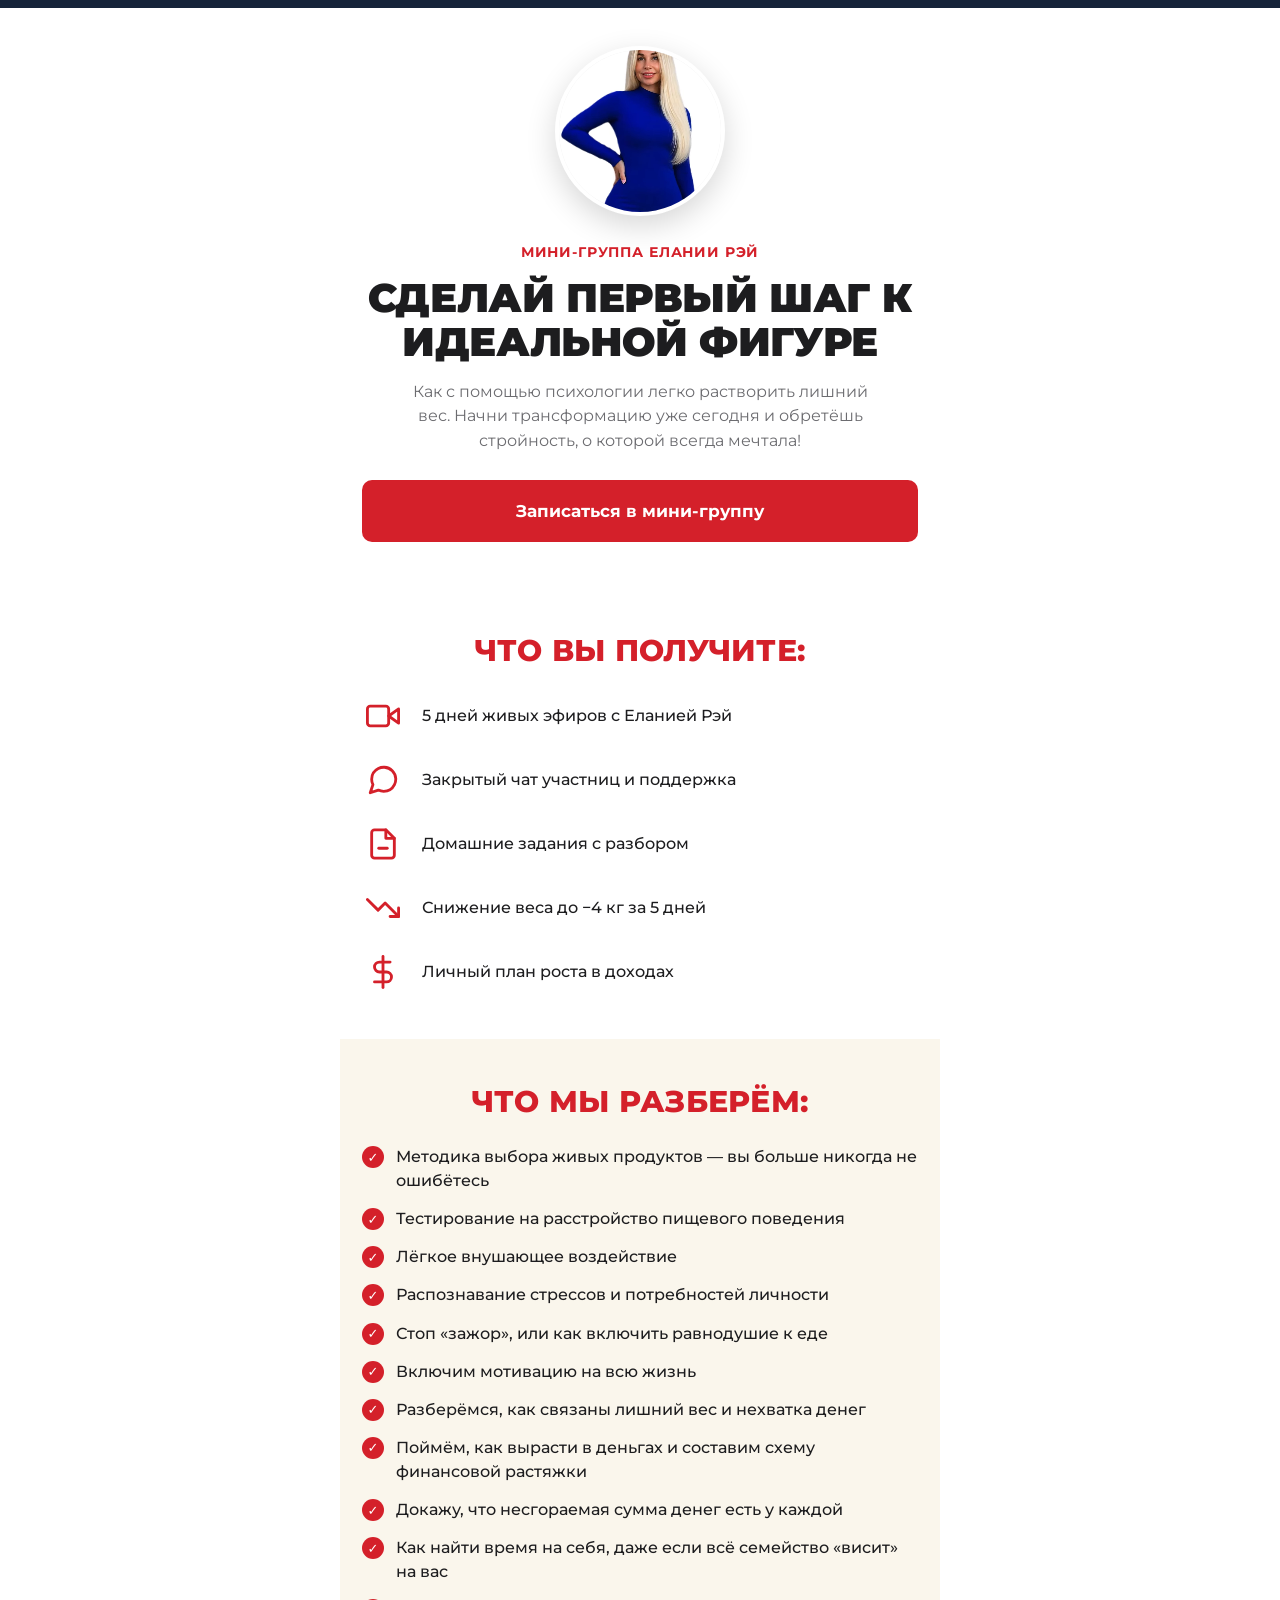
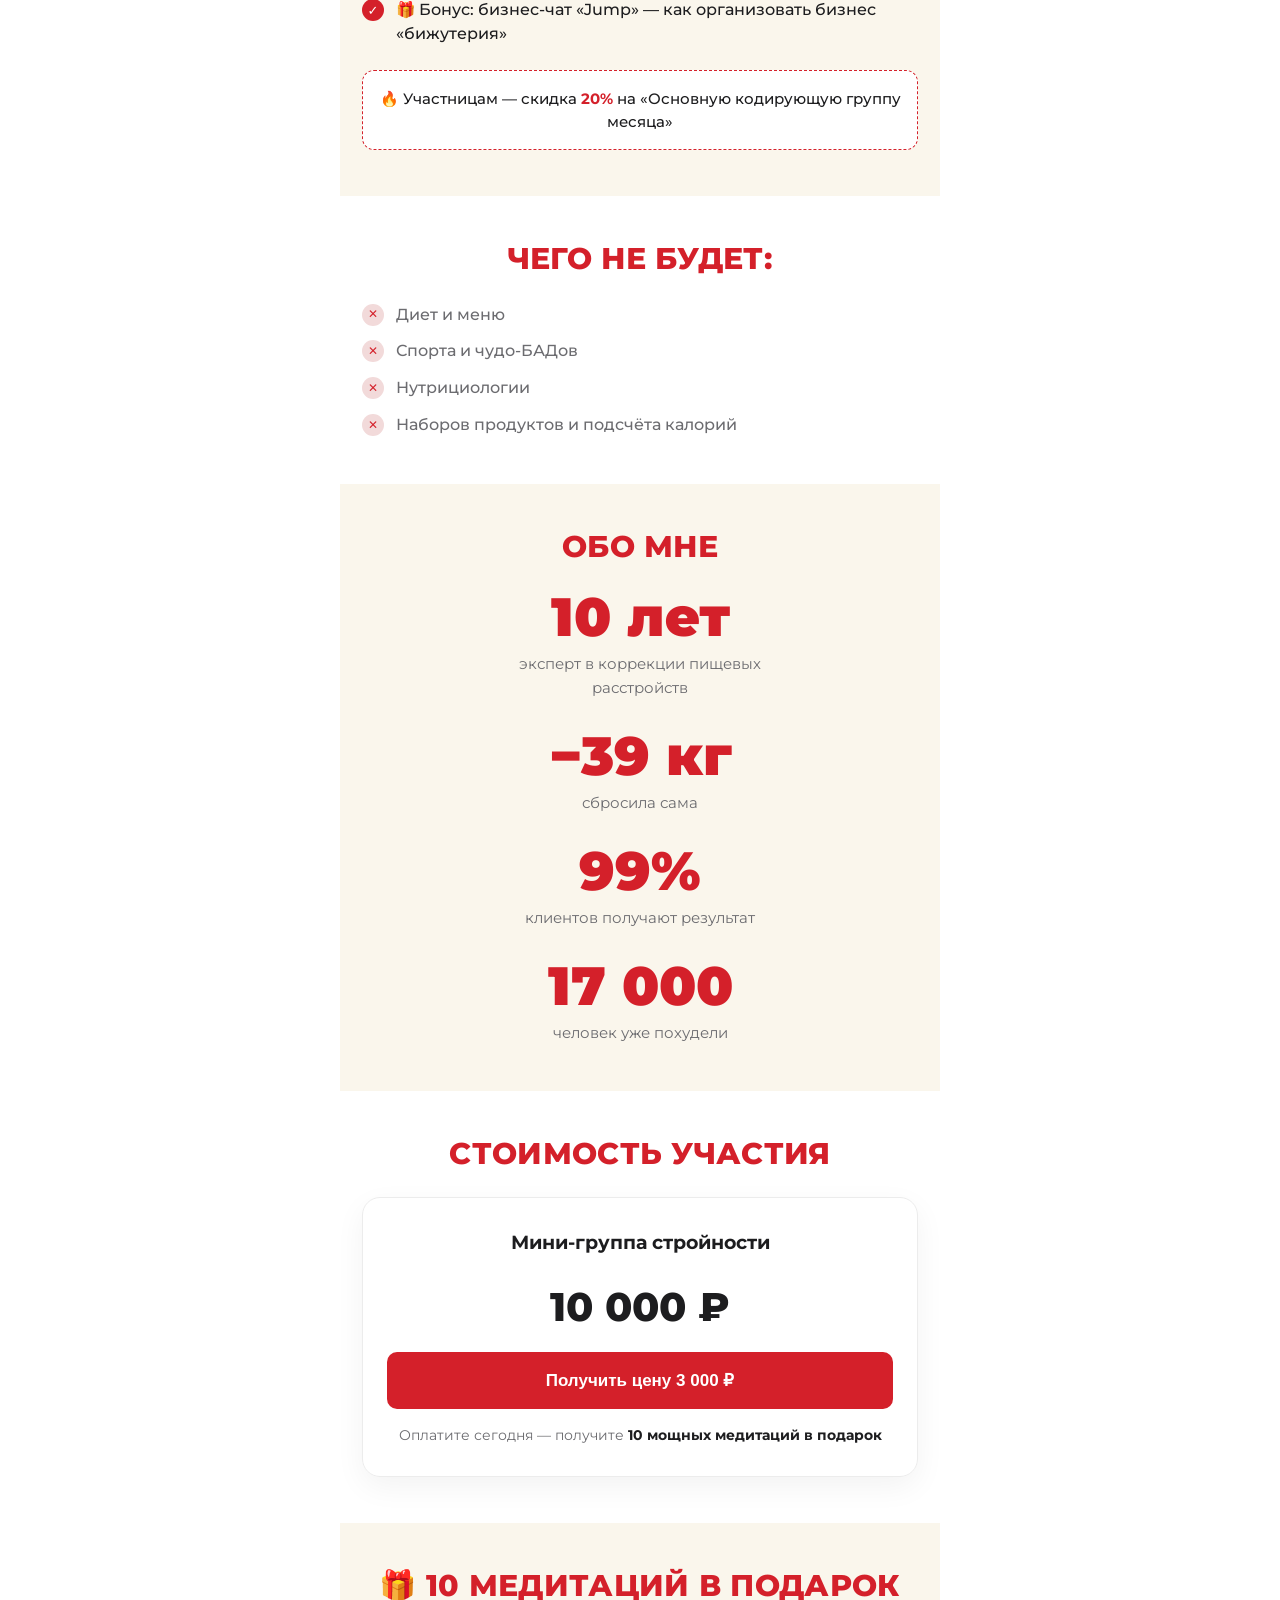
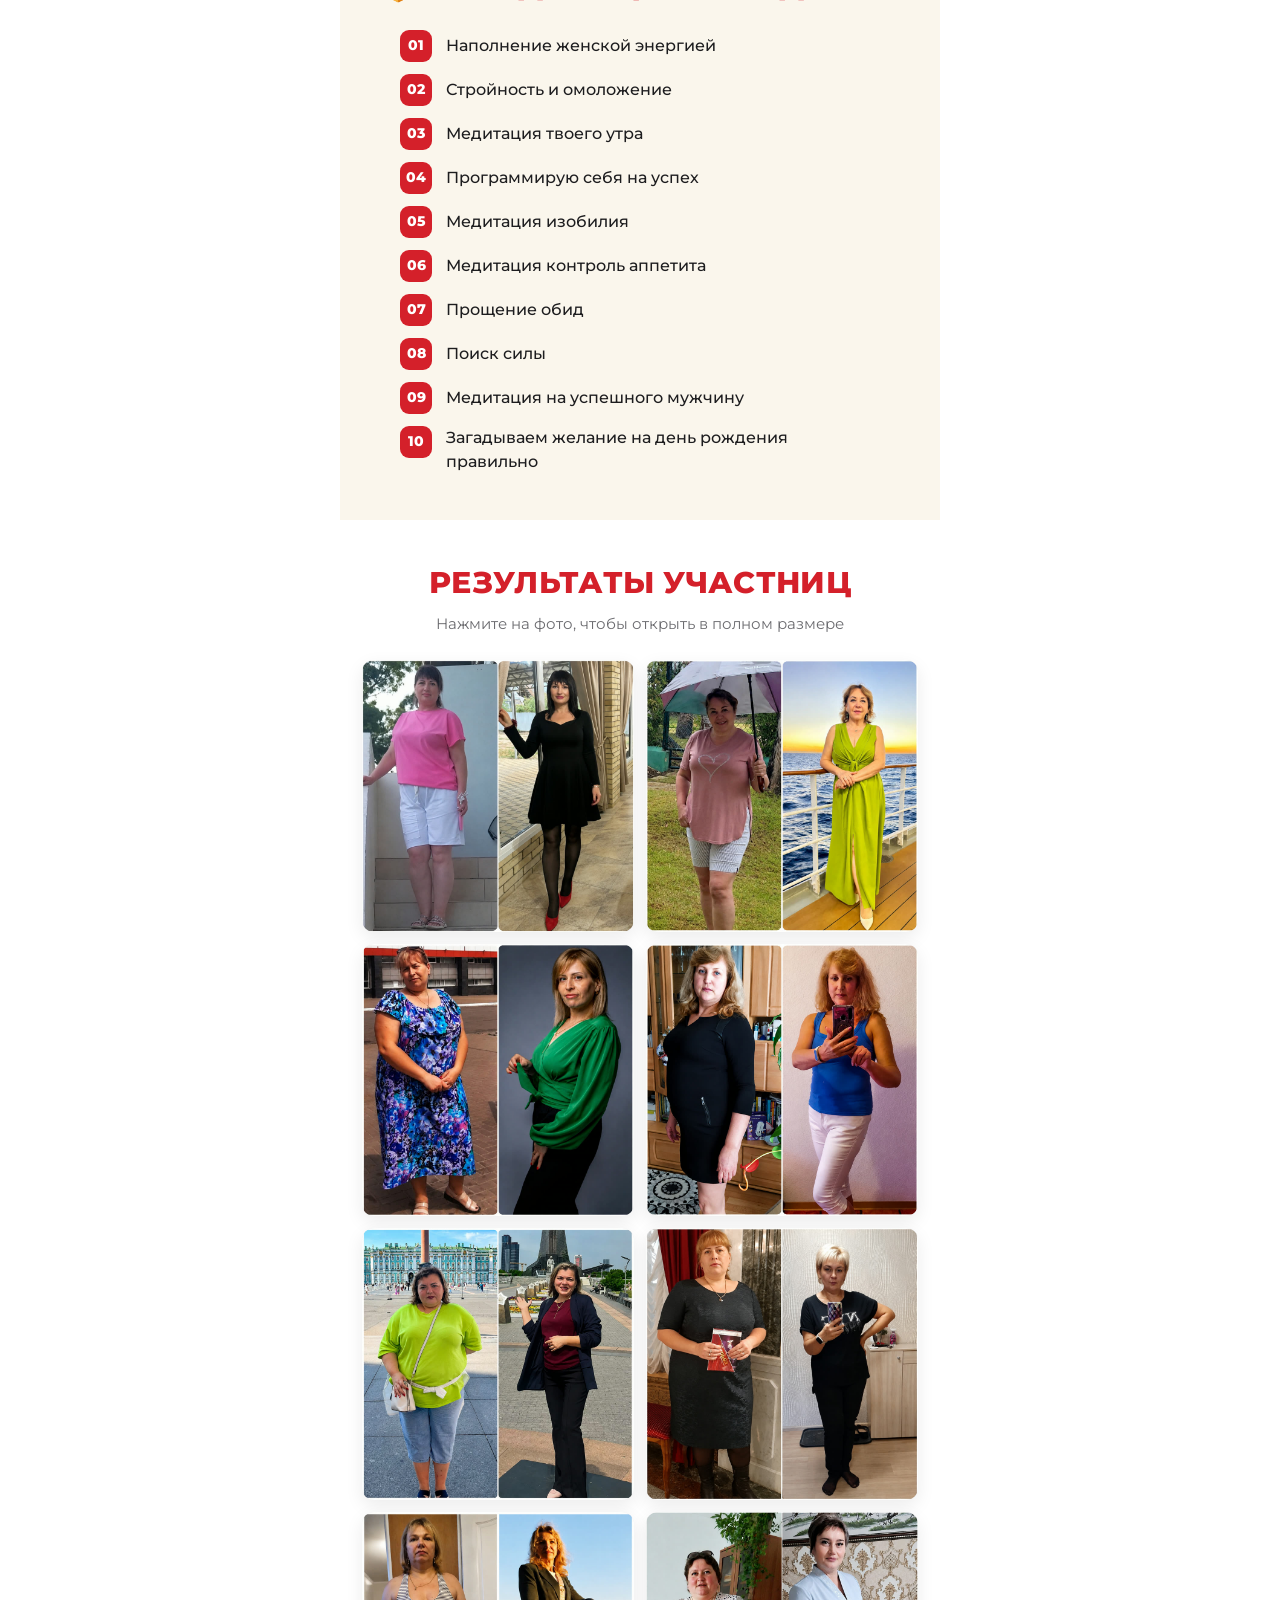
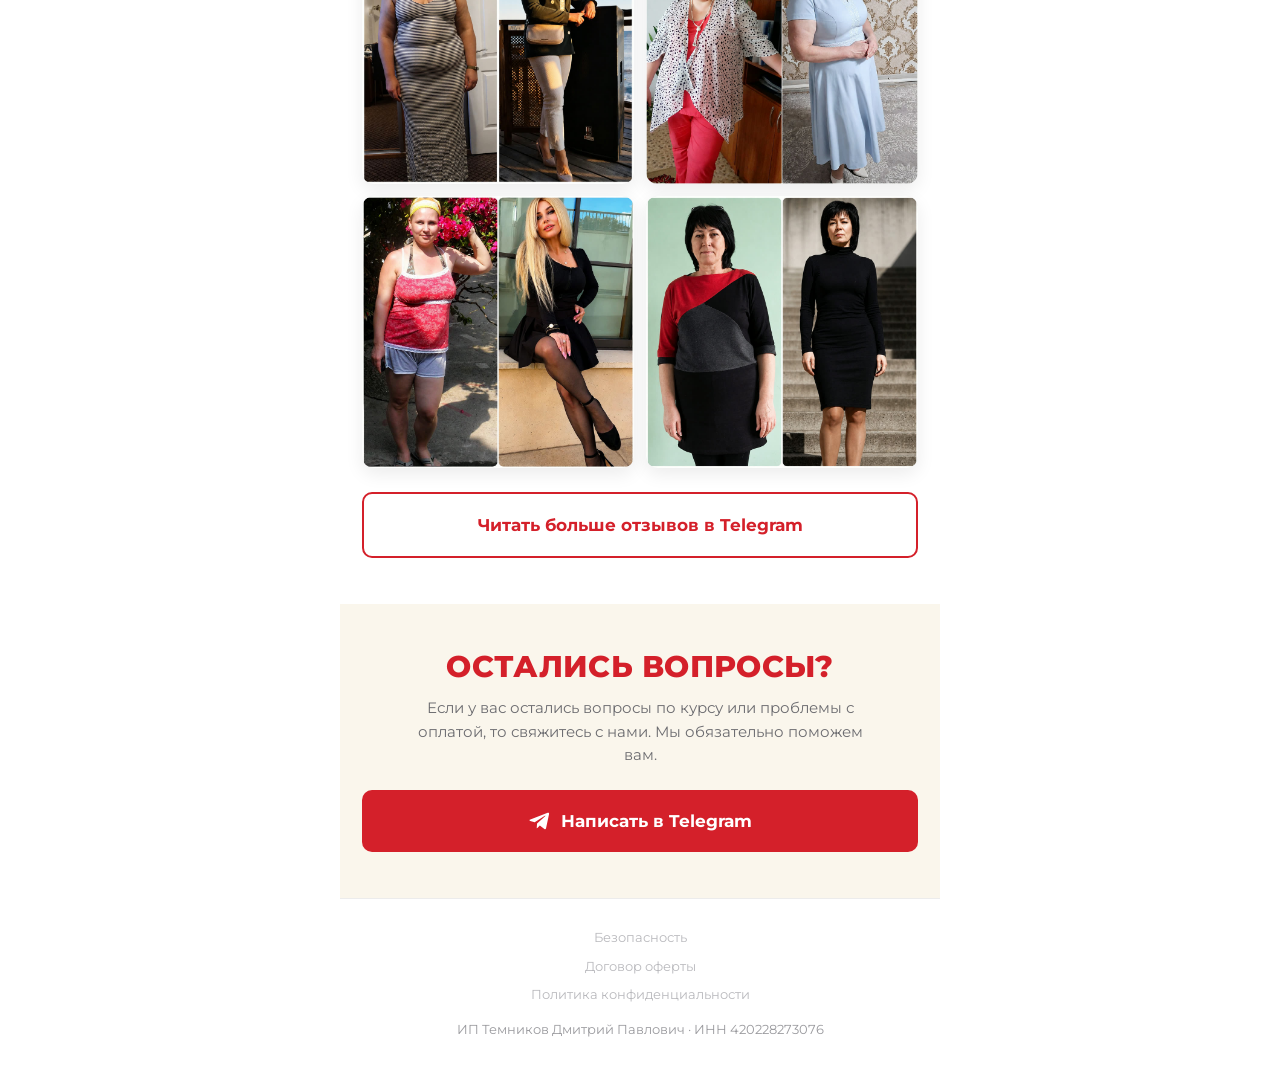
==== index.html @ f6a68e50 "Редизайн: мобильный лендинг в красно-кремовом стиле - новый дизайн по референсу: чистый, центрирован" ====
<!DOCTYPE html>
<html lang="ru">
<head>
<meta charset="UTF-8">
<meta name="viewport" content="width=device-width, initial-scale=1.0">
<title>Мини-группа Елании Рэй — стройность без диет</title>
<meta name="description" content="Сделай первый шаг к идеальной фигуре. Как с помощью психологии легко растворить лишний вес. Мини-группа Елании Рэй.">
<link rel="preconnect" href="https://fonts.googleapis.com">
<link rel="preconnect" href="https://fonts.gstatic.com" crossorigin>
<link href="https://fonts.googleapis.com/css2?family=Montserrat:wght@400;500;600;700;800;900&display=swap" rel="stylesheet">
<link rel="stylesheet" href="styles.css">
</head>
<body>
<div class="topbar"></div>

<main class="wrap">

  <!-- HERO -->
  <section class="hero">
    <div class="hero__avatar">
      <video class="hero__video" autoplay muted loop playsinline poster="assets/video/hero-poster.jpg">
        <source src="assets/video/hero.webm" type="video/webm">
        <source src="assets/video/hero.mp4" type="video/mp4">
      </video>
    </div>
    <p class="eyebrow">Мини-группа Елании Рэй</p>
    <h1 class="hero__title">Сделай первый шаг к идеальной фигуре</h1>
    <p class="hero__sub">Как с помощью психологии легко растворить лишний вес. Начни трансформацию уже сегодня и обретёшь стройность, о которой всегда мечтала!</p>
    <a href="#price" class="btn btn--block">Записаться в мини-группу</a>
  </section>

  <!-- WHAT YOU GET -->
  <section class="block">
    <h2 class="sh">Что вы получите:</h2>
    <ul class="features">
      <li>
        <span class="features__ico">
          <svg viewBox="0 0 24 24" fill="none" stroke="currentColor" stroke-width="2" stroke-linecap="round" stroke-linejoin="round"><polygon points="23 7 16 12 23 17 23 7"/><rect x="1" y="5" width="15" height="14" rx="2" ry="2"/></svg>
        </span>
        <p>5 дней живых эфиров с Еланией Рэй</p>
      </li>
      <li>
        <span class="features__ico">
          <svg viewBox="0 0 24 24" fill="none" stroke="currentColor" stroke-width="2" stroke-linecap="round" stroke-linejoin="round"><path d="M21 11.5a8.38 8.38 0 0 1-.9 3.8 8.5 8.5 0 0 1-7.6 4.7 8.38 8.38 0 0 1-3.8-.9L3 21l1.9-5.7a8.38 8.38 0 0 1-.9-3.8 8.5 8.5 0 0 1 4.7-7.6 8.38 8.38 0 0 1 3.8-.9h.5a8.48 8.48 0 0 1 8 8v.5z"/></svg>
        </span>
        <p>Закрытый чат участниц и поддержка</p>
      </li>
      <li>
        <span class="features__ico">
          <svg viewBox="0 0 24 24" fill="none" stroke="currentColor" stroke-width="2" stroke-linecap="round" stroke-linejoin="round"><path d="M14 2H6a2 2 0 0 0-2 2v16a2 2 0 0 0 2 2h12a2 2 0 0 0 2-2V8z"/><polyline points="14 2 14 8 20 8"/><line x1="9" y1="15" x2="15" y2="15"/></svg>
        </span>
        <p>Домашние задания с разбором</p>
      </li>
      <li>
        <span class="features__ico">
          <svg viewBox="0 0 24 24" fill="none" stroke="currentColor" stroke-width="2" stroke-linecap="round" stroke-linejoin="round"><polyline points="23 18 13.5 8.5 8.5 13.5 1 6"/><polyline points="17 18 23 18 23 12"/></svg>
        </span>
        <p>Снижение веса до −4&nbsp;кг за 5 дней</p>
      </li>
      <li>
        <span class="features__ico">
          <svg viewBox="0 0 24 24" fill="none" stroke="currentColor" stroke-width="2" stroke-linecap="round" stroke-linejoin="round"><line x1="12" y1="1" x2="12" y2="23"/><path d="M17 5H9.5a3.5 3.5 0 0 0 0 7h5a3.5 3.5 0 0 1 0 7H6"/></svg>
        </span>
        <p>Личный план роста в доходах</p>
      </li>
    </ul>
  </section>

  <!-- PROGRAM -->
  <section class="block block--cream">
    <h2 class="sh">Что мы разберём:</h2>
    <ul class="checklist">
      <li>Методика выбора живых продуктов — вы больше никогда не ошибётесь</li>
      <li>Тестирование на расстройство пищевого поведения</li>
      <li>Лёгкое внушающее воздействие</li>
      <li>Распознавание стрессов и потребностей личности</li>
      <li>Стоп «зажор», или как включить равнодушие к еде</li>
      <li>Включим мотивацию на всю жизнь</li>
      <li>Разберёмся, как связаны лишний вес и нехватка денег</li>
      <li>Поймём, как вырасти в деньгах и составим схему финансовой растяжки</li>
      <li>Докажу, что несгораемая сумма денег есть у каждой</li>
      <li>Как найти время на себя, даже если всё семейство «висит» на вас</li>
      <li class="checklist__bonus">🎁 Бонус: бизнес-чат «Jump» — как организовать бизнес «бижутерия»</li>
    </ul>
    <div class="note">🔥 Участницам — скидка <b>20%</b> на «Основную кодирующую группу месяца»</div>
  </section>

  <!-- WHAT WON'T BE -->
  <section class="block">
    <h2 class="sh">Чего не будет:</h2>
    <ul class="nolist">
      <li>Диет и меню</li>
      <li>Спорта и чудо-БАДов</li>
      <li>Нутрициологии</li>
      <li>Наборов продуктов и подсчёта калорий</li>
    </ul>
  </section>

  <!-- ABOUT / STATS -->
  <section class="block block--cream about">
    <h2 class="sh">Обо мне</h2>
    <div class="stats">
      <div class="stats__item"><b>10 лет</b><span>эксперт в коррекции пищевых расстройств</span></div>
      <div class="stats__item"><b>−39 кг</b><span>сбросила сама</span></div>
      <div class="stats__item"><b>99%</b><span>клиентов получают результат</span></div>
      <div class="stats__item"><b>17 000</b><span>человек уже похудели</span></div>
    </div>
  </section>

  <!-- PRICE -->
  <section class="block" id="price">
    <h2 class="sh">Стоимость участия</h2>
    <div class="price">
      <p class="price__name">Мини-группа стройности</p>

      <div class="price__row">
        <span class="price__old" id="priceOld">10 000&nbsp;₽</span>
        <span class="price__now" id="priceNow" hidden>3 000&nbsp;₽</span>
        <span class="price__badge" id="priceBadge" hidden>−70%</span>
      </div>

      <div class="timer" id="timer" hidden>
        <p class="timer__label">Цена действует ещё</p>
        <div class="timer__clock"><span id="th">24</span>:<span id="tm">00</span>:<span id="ts">00</span></div>
      </div>

      <button class="btn btn--block" id="applyBtn">Получить цену 3 000&nbsp;₽</button>
      <a class="btn btn--block btn--pay" id="payBtn" href="https://t.me/hudeem_tut" target="_blank" rel="noopener" hidden>Оплатить участие · 3 000&nbsp;₽</a>
      <p class="price__gift">Оплатите сегодня — получите <b>10 мощных медитаций в подарок</b></p>
    </div>
  </section>

  <!-- BONUS -->
  <section class="block block--cream">
    <h2 class="sh">🎁 10 медитаций в подарок</h2>
    <ol class="meds">
      <li>Наполнение женской энергией</li>
      <li>Стройность и омоложение</li>
      <li>Медитация твоего утра</li>
      <li>Программирую себя на успех</li>
      <li>Медитация изобилия</li>
      <li>Медитация контроль аппетита</li>
      <li>Прощение обид</li>
      <li>Поиск силы</li>
      <li>Медитация на успешного мужчину</li>
      <li>Загадываем желание на день рождения правильно</li>
    </ol>
  </section>

  <!-- REVIEWS -->
  <section class="block">
    <h2 class="sh">Результаты участниц</h2>
    <p class="sub">Нажмите на фото, чтобы открыть в полном размере</p>
    <div class="gallery" id="gallery">
      <button class="gallery__item"><img src="assets/img/review-1.jpg" alt="Результат до и после" loading="lazy"></button>
      <button class="gallery__item"><img src="assets/img/review-2.jpg" alt="Результат до и после" loading="lazy"></button>
      <button class="gallery__item"><img src="assets/img/review-3.jpg" alt="Результат до и после" loading="lazy"></button>
      <button class="gallery__item"><img src="assets/img/review-4.jpg" alt="Результат до и после" loading="lazy"></button>
      <button class="gallery__item"><img src="assets/img/review-5.jpg" alt="Результат до и после" loading="lazy"></button>
      <button class="gallery__item"><img src="assets/img/review-6.jpg" alt="Результат до и после" loading="lazy"></button>
      <button class="gallery__item"><img src="assets/img/review-7.jpg" alt="Результат до и после" loading="lazy"></button>
      <button class="gallery__item"><img src="assets/img/review-8.jpg" alt="Результат до и после" loading="lazy"></button>
      <button class="gallery__item"><img src="assets/img/review-9.jpg" alt="Результат до и после" loading="lazy"></button>
      <button class="gallery__item"><img src="assets/img/review-10.jpg" alt="Результат до и после" loading="lazy"></button>
    </div>
    <a href="https://t.me/otzovi_elanii" target="_blank" rel="noopener" class="btn btn--block btn--outline">Читать больше отзывов в Telegram</a>
  </section>

  <!-- QUESTIONS -->
  <section class="block block--cream">
    <h2 class="sh">Остались вопросы?</h2>
    <p class="sub">Если у вас остались вопросы по курсу или проблемы с оплатой, то свяжитесь с нами. Мы обязательно поможем вам.</p>
    <a href="https://t.me/hudeem_tut" target="_blank" rel="noopener" class="btn btn--block">
      <svg viewBox="0 0 24 24" fill="currentColor" width="22" height="22"><path d="M21.9 4.3l-3.3 15.5c-.2 1.1-.9 1.4-1.8.9l-5-3.7-2.4 2.3c-.3.3-.5.5-1 .5l.4-5 9.1-8.2c.4-.4-.1-.6-.6-.2L6.2 13.4l-4.9-1.5c-1.1-.3-1.1-1 .2-1.5L20.4 3c.9-.3 1.7.2 1.5 1.3z"/></svg>
      Написать в Telegram
    </a>
  </section>

  <!-- FOOTER -->
  <footer class="footer">
    <nav class="footer__legal">
      <a href="#" data-modal="security">Безопасность</a>
      <a href="#" data-modal="oferta">Договор оферты</a>
      <a href="#" data-modal="privacy">Политика конфиденциальности</a>
    </nav>
    <p class="footer__ip">ИП Темников Дмитрий Павлович · ИНН&nbsp;420228273076</p>
  </footer>

</main>

<!-- LIGHTBOX -->
<div class="lightbox" id="lightbox" hidden>
  <button class="lightbox__close" id="lbClose" aria-label="Закрыть">×</button>
  <button class="lightbox__nav lightbox__nav--prev" id="lbPrev" aria-label="Назад">‹</button>
  <img class="lightbox__img" id="lbImg" src="" alt="Результат до и после">
  <button class="lightbox__nav lightbox__nav--next" id="lbNext" aria-label="Вперёд">›</button>
</div>

<!-- LEGAL MODAL -->
<div class="modal" id="modal" hidden>
  <div class="modal__backdrop" data-close></div>
  <div class="modal__box">
    <button class="modal__close" data-close aria-label="Закрыть">×</button>
    <h3 id="modalTitle" class="modal__title"></h3>
    <div id="modalBody" class="modal__body"></div>
  </div>
</div>

<script src="script.js"></script>
</body>
</html>
---- styles.css ----
:root{
  --red:#d4202a;
  --red-dark:#b51820;
  --ink:#1d1d1f;
  --muted:#6c6c70;
  --cream:#faf6ec;
  --line:#ececec;
  --navy:#16243a;
  --radius:14px;
  --maxw:600px;
}

*{box-sizing:border-box;margin:0;padding:0}
[hidden]{display:none!important}
html{scroll-behavior:smooth}
body{
  font-family:'Montserrat',system-ui,sans-serif;
  color:var(--ink);
  background:#fff;
  line-height:1.55;
  -webkit-font-smoothing:antialiased;
}
img{max-width:100%;display:block}
a{text-decoration:none;color:inherit}

.topbar{height:8px;background:var(--navy)}
.wrap{max-width:var(--maxw);margin:0 auto;background:#fff;overflow:hidden}

/* SECTIONS */
.block{padding:46px 22px}
.block--cream{background:var(--cream)}
.sh{
  font-weight:800;font-size:clamp(24px,7vw,30px);line-height:1.15;
  text-transform:uppercase;color:var(--red);text-align:center;
  letter-spacing:.01em;margin-bottom:26px;
}
.sub{text-align:center;color:var(--muted);font-size:15px;margin:-14px auto 24px;max-width:460px}

/* BUTTONS */
.btn{
  display:flex;align-items:center;justify-content:center;gap:10px;
  background:var(--red);color:#fff;font-weight:700;font-size:17px;
  padding:18px 24px;border:none;border-radius:10px;cursor:pointer;
  width:100%;transition:background .15s,transform .12s;text-align:center;
}
.btn:hover{background:var(--red-dark)}
.btn:active{transform:scale(.99)}
.btn--block{width:100%}
.btn--pay{background:#1f9d4d}
.btn--pay:hover{background:#178040}
.btn--outline{background:#fff;color:var(--red);border:2px solid var(--red)}
.btn--outline:hover{background:var(--red);color:#fff}

/* HERO */
.hero{padding:38px 22px 46px;text-align:center}
.hero__avatar{
  width:170px;height:170px;border-radius:50%;overflow:hidden;margin:0 auto 26px;
  border:4px solid #fff;box-shadow:0 10px 30px rgba(0,0,0,.16);background:#eee;
}
.hero__video{width:100%;height:100%;object-fit:cover}
.eyebrow{color:var(--red);font-weight:700;font-size:14px;text-transform:uppercase;letter-spacing:.06em;margin-bottom:12px}
.hero__title{
  font-weight:900;font-size:clamp(28px,8vw,40px);line-height:1.1;
  text-transform:uppercase;margin-bottom:16px;letter-spacing:-.01em;
}
.hero__sub{color:var(--muted);font-size:16px;max-width:460px;margin:0 auto 26px}

/* FEATURES */
.features{list-style:none;display:flex;flex-direction:column;gap:22px}
.features li{display:flex;align-items:center;gap:18px;text-align:left}
.features__ico{flex:0 0 auto;width:42px;height:42px;color:var(--red);display:flex;align-items:center;justify-content:center}
.features__ico svg{width:34px;height:34px}
.features li p{font-size:16px;font-weight:500}

/* CHECKLIST */
.checklist{list-style:none;display:flex;flex-direction:column;gap:14px}
.checklist li{position:relative;padding-left:34px;font-size:15.5px;font-weight:500}
.checklist li::before{
  content:"✓";position:absolute;left:0;top:1px;width:22px;height:22px;
  background:var(--red);color:#fff;border-radius:50%;font-size:13px;font-weight:700;
  display:flex;align-items:center;justify-content:center;
}
.checklist__bonus{font-weight:700}
.checklist__bonus::before{content:"★"}
.note{margin-top:24px;text-align:center;background:#fff;border:1px dashed var(--red);border-radius:12px;padding:16px;font-size:15px;font-weight:500}
.note b{color:var(--red)}

/* NO LIST */
.nolist{list-style:none;display:flex;flex-direction:column;gap:12px}
.nolist li{position:relative;padding-left:34px;font-size:16px;font-weight:500;color:var(--muted)}
.nolist li::before{
  content:"✕";position:absolute;left:0;top:1px;width:22px;height:22px;
  background:#f2dada;color:var(--red);border-radius:50%;font-size:12px;font-weight:700;
  display:flex;align-items:center;justify-content:center;
}

/* STATS */
.stats{display:flex;flex-direction:column;gap:30px;text-align:center}
.stats__item b{display:block;font-weight:900;font-size:54px;line-height:1;color:var(--red)}
.stats__item span{display:block;color:var(--muted);font-size:15px;margin-top:8px;max-width:320px;margin-left:auto;margin-right:auto}

/* PRICE */
.price{border:1px solid var(--line);border-radius:18px;padding:30px 24px;text-align:center;box-shadow:0 10px 30px rgba(0,0,0,.05)}
.price__name{font-weight:700;font-size:19px;margin-bottom:18px}
.price__row{display:flex;align-items:center;justify-content:center;gap:12px;flex-wrap:wrap;margin-bottom:8px}
.price__old{font-weight:800;font-size:40px;color:var(--ink)}
.price__old.is-struck{font-size:24px;color:var(--muted);text-decoration:line-through;font-weight:700}
.price__now{font-weight:900;font-size:48px;color:var(--red)}
.price__badge{background:var(--red);color:#fff;font-weight:800;font-size:16px;padding:5px 12px;border-radius:30px}
.timer{margin:14px 0 22px}
.timer__label{color:var(--muted);font-size:14px;margin-bottom:6px}
.timer__clock{font-weight:900;font-size:36px;color:var(--ink);font-variant-numeric:tabular-nums;letter-spacing:.02em}
#applyBtn{margin-top:14px}
.price__gift{margin-top:16px;font-size:14px;color:var(--muted)}
.price__gift b{color:var(--ink)}

/* MEDS */
.meds{list-style:none;counter-reset:m;display:flex;flex-direction:column;gap:12px;max-width:480px;margin:0 auto}
.meds li{counter-increment:m;position:relative;padding-left:46px;font-size:15.5px;font-weight:500;min-height:32px;display:flex;align-items:center}
.meds li::before{
  content:counter(m,decimal-leading-zero);position:absolute;left:0;top:0;
  width:32px;height:32px;background:var(--red);color:#fff;border-radius:9px;
  font-weight:800;font-size:14px;display:flex;align-items:center;justify-content:center;
}

/* GALLERY */
.gallery{display:grid;grid-template-columns:1fr 1fr;gap:12px;margin-bottom:24px}
.gallery__item{padding:0;border:none;background:#eee;border-radius:12px;overflow:hidden;cursor:pointer;aspect-ratio:1/1;box-shadow:0 6px 18px rgba(0,0,0,.08)}
.gallery__item img{width:100%;height:100%;object-fit:cover;transition:transform .35s}
.gallery__item:hover img{transform:scale(1.05)}

/* FOOTER */
.footer{padding:28px 22px 36px;text-align:center;border-top:1px solid var(--line)}
.footer__legal{display:flex;flex-direction:column;gap:8px;margin-bottom:16px}
.footer__legal a{color:#b9b9bd;font-size:13px}
.footer__legal a:hover{color:var(--red)}
.footer__ip{color:#9a9a9e;font-size:12.5px}

/* LIGHTBOX */
.lightbox{position:fixed;inset:0;z-index:120;background:rgba(0,0,0,.92);display:flex;align-items:center;justify-content:center;padding:20px}
.lightbox__img{max-width:100%;max-height:90vh;border-radius:8px;object-fit:contain}
.lightbox__close{position:absolute;top:14px;right:18px;background:none;border:none;color:#fff;font-size:42px;line-height:1;cursor:pointer;z-index:2}
.lightbox__nav{position:absolute;top:50%;transform:translateY(-50%);background:rgba(255,255,255,.12);border:none;color:#fff;font-size:40px;width:54px;height:64px;border-radius:10px;cursor:pointer;display:flex;align-items:center;justify-content:center}
.lightbox__nav:hover{background:rgba(255,255,255,.25)}
.lightbox__nav--prev{left:14px}
.lightbox__nav--next{right:14px}

/* MODAL */
.modal{position:fixed;inset:0;z-index:130;display:flex;align-items:center;justify-content:center;padding:20px}
.modal__backdrop{position:absolute;inset:0;background:rgba(0,0,0,.55)}
.modal__box{position:relative;background:#fff;border-radius:16px;max-width:520px;width:100%;padding:30px;max-height:85vh;overflow:auto}
.modal__close{position:absolute;top:12px;right:16px;background:none;border:none;font-size:30px;line-height:1;cursor:pointer;color:var(--muted)}
.modal__title{font-weight:800;font-size:21px;margin-bottom:14px;color:var(--red);text-transform:uppercase}
.modal__body{font-size:15px;color:var(--muted)}
.modal__body p{margin-bottom:10px}

@media(max-width:420px){
  .lightbox__nav{width:44px;height:54px;font-size:32px}
  .stats__item b{font-size:46px}
}
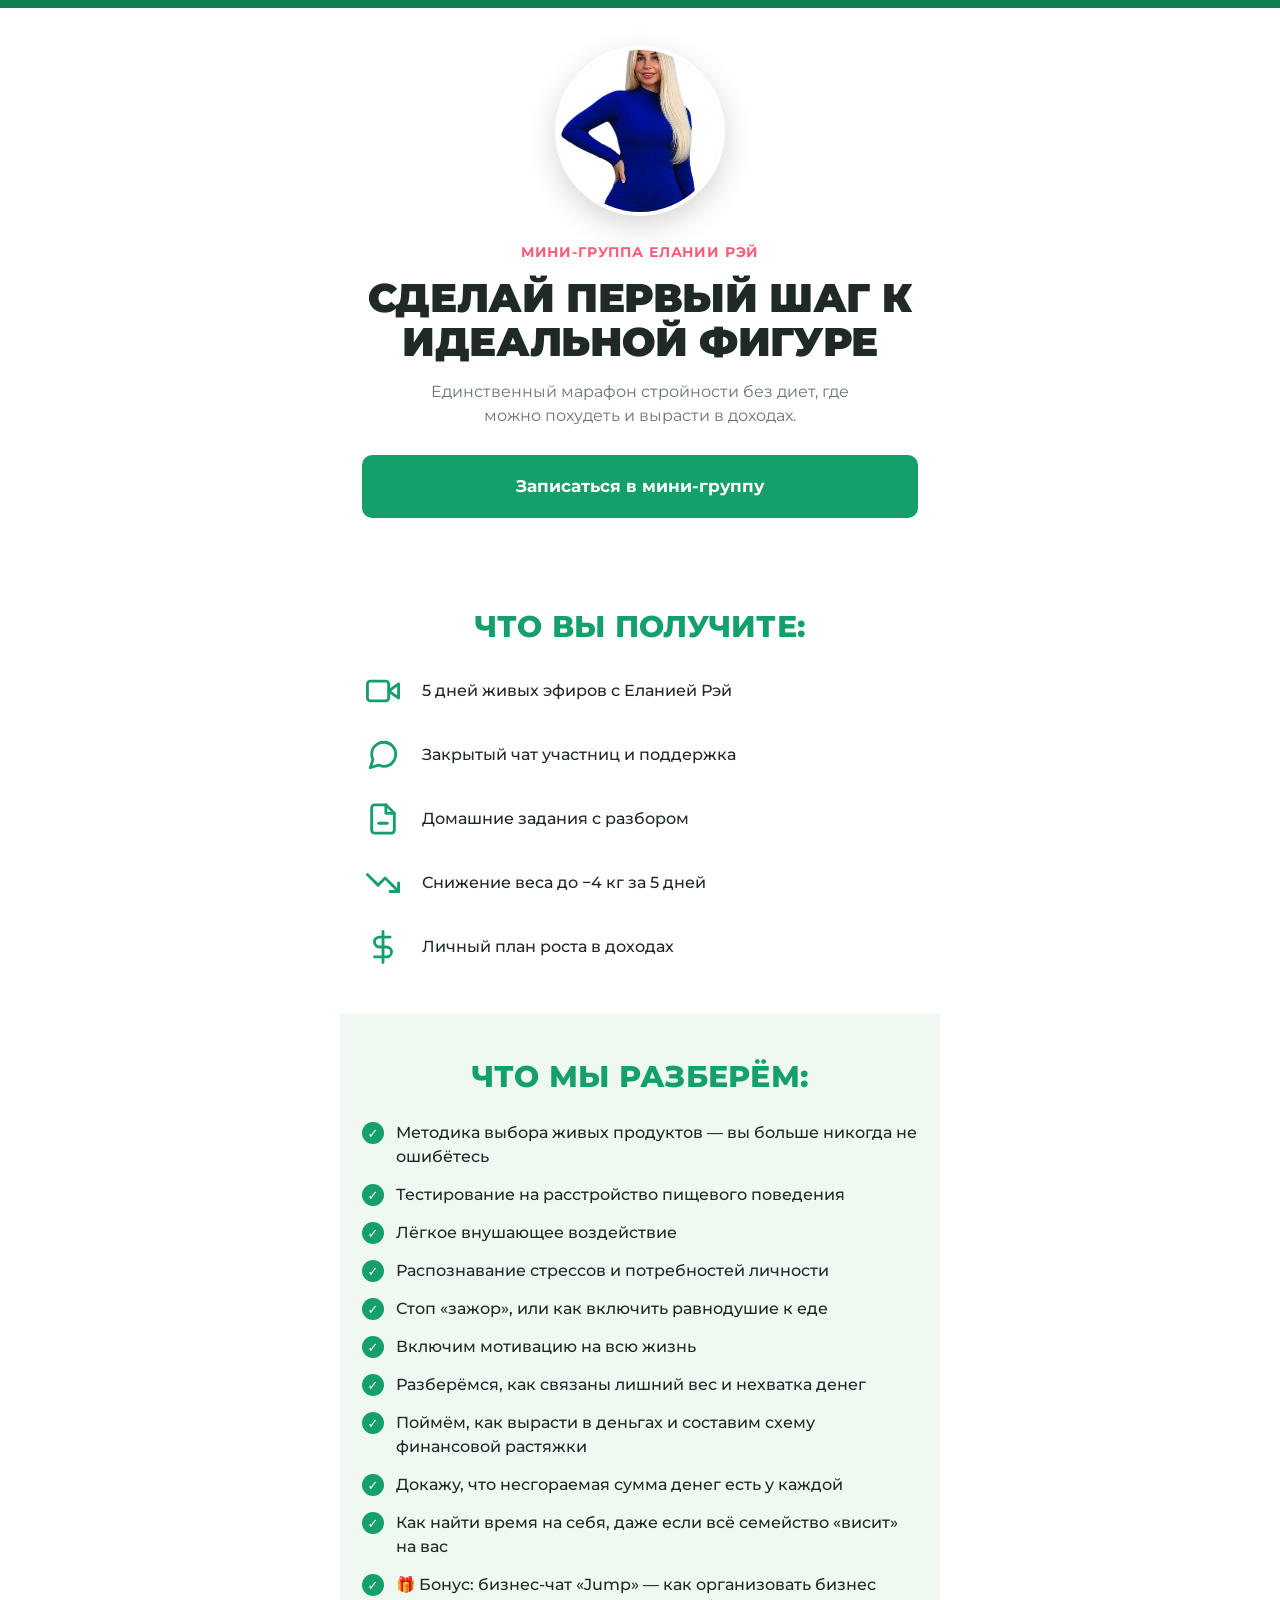
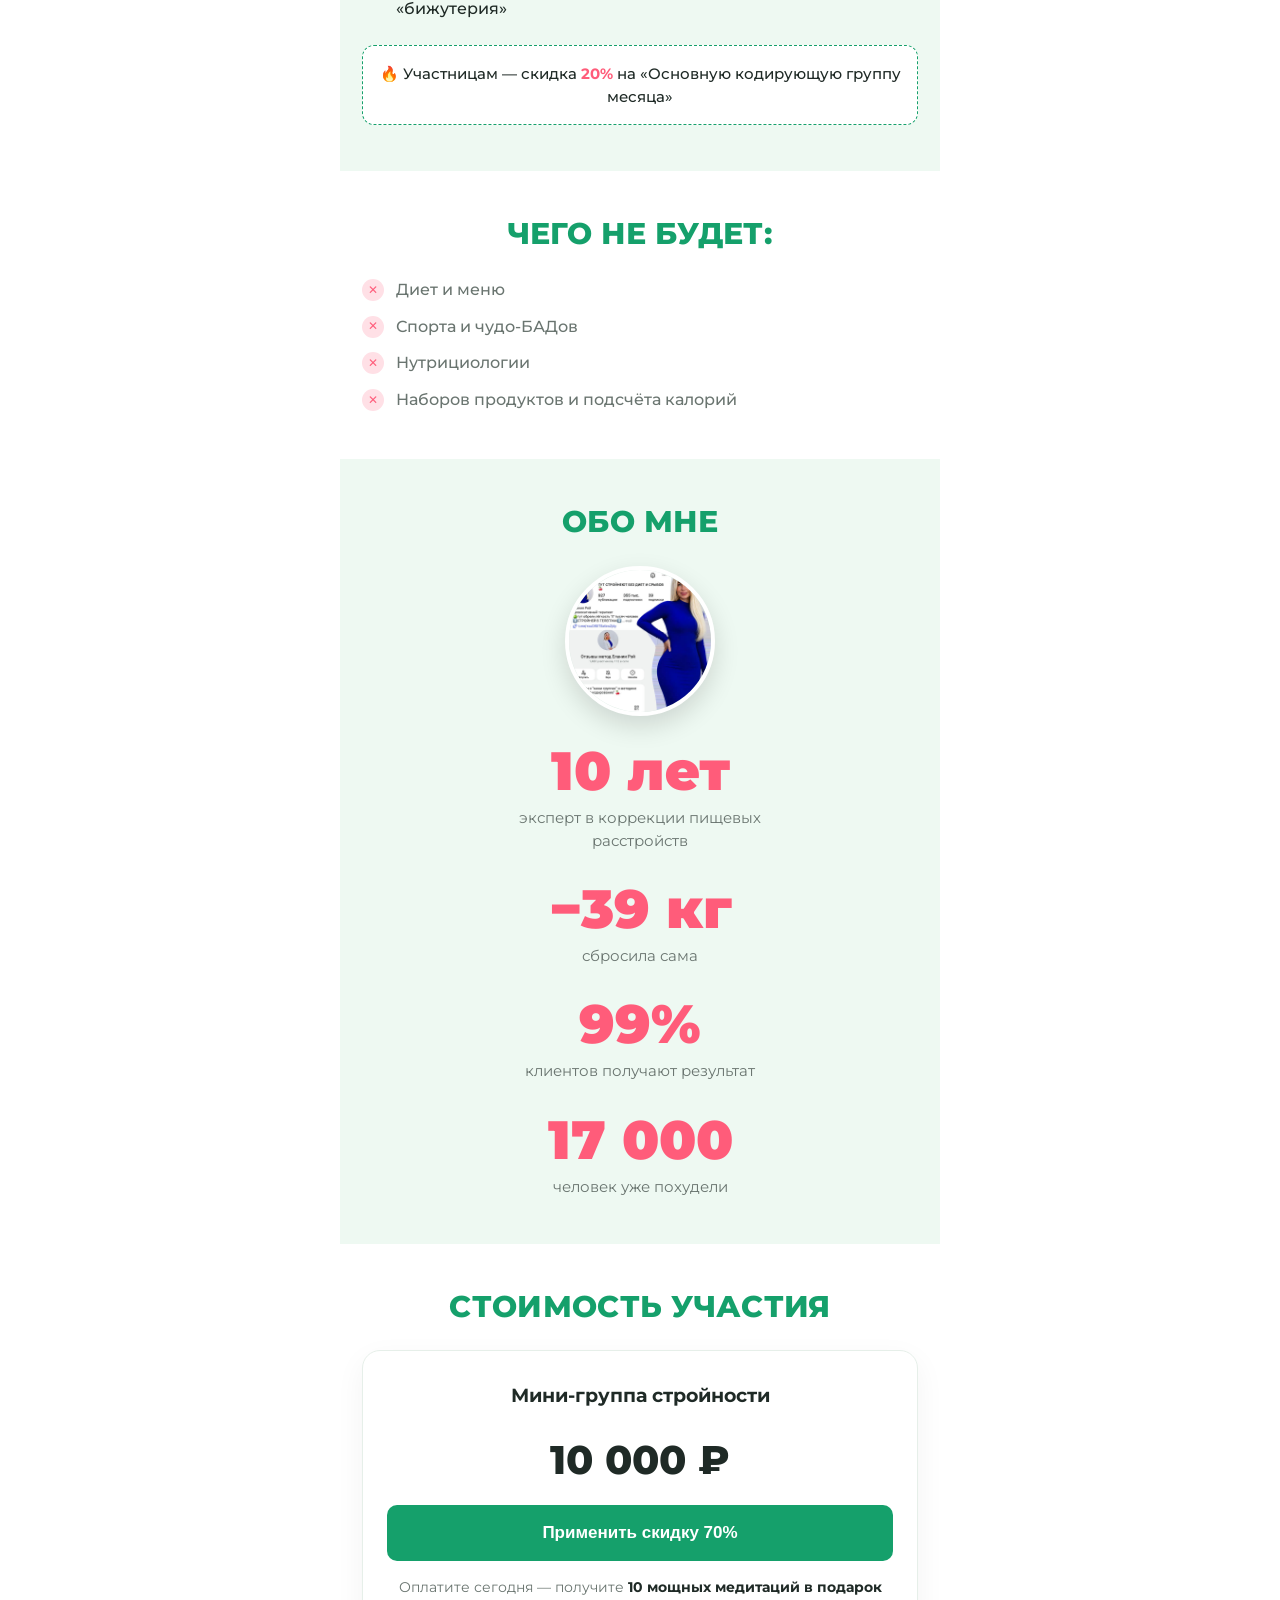
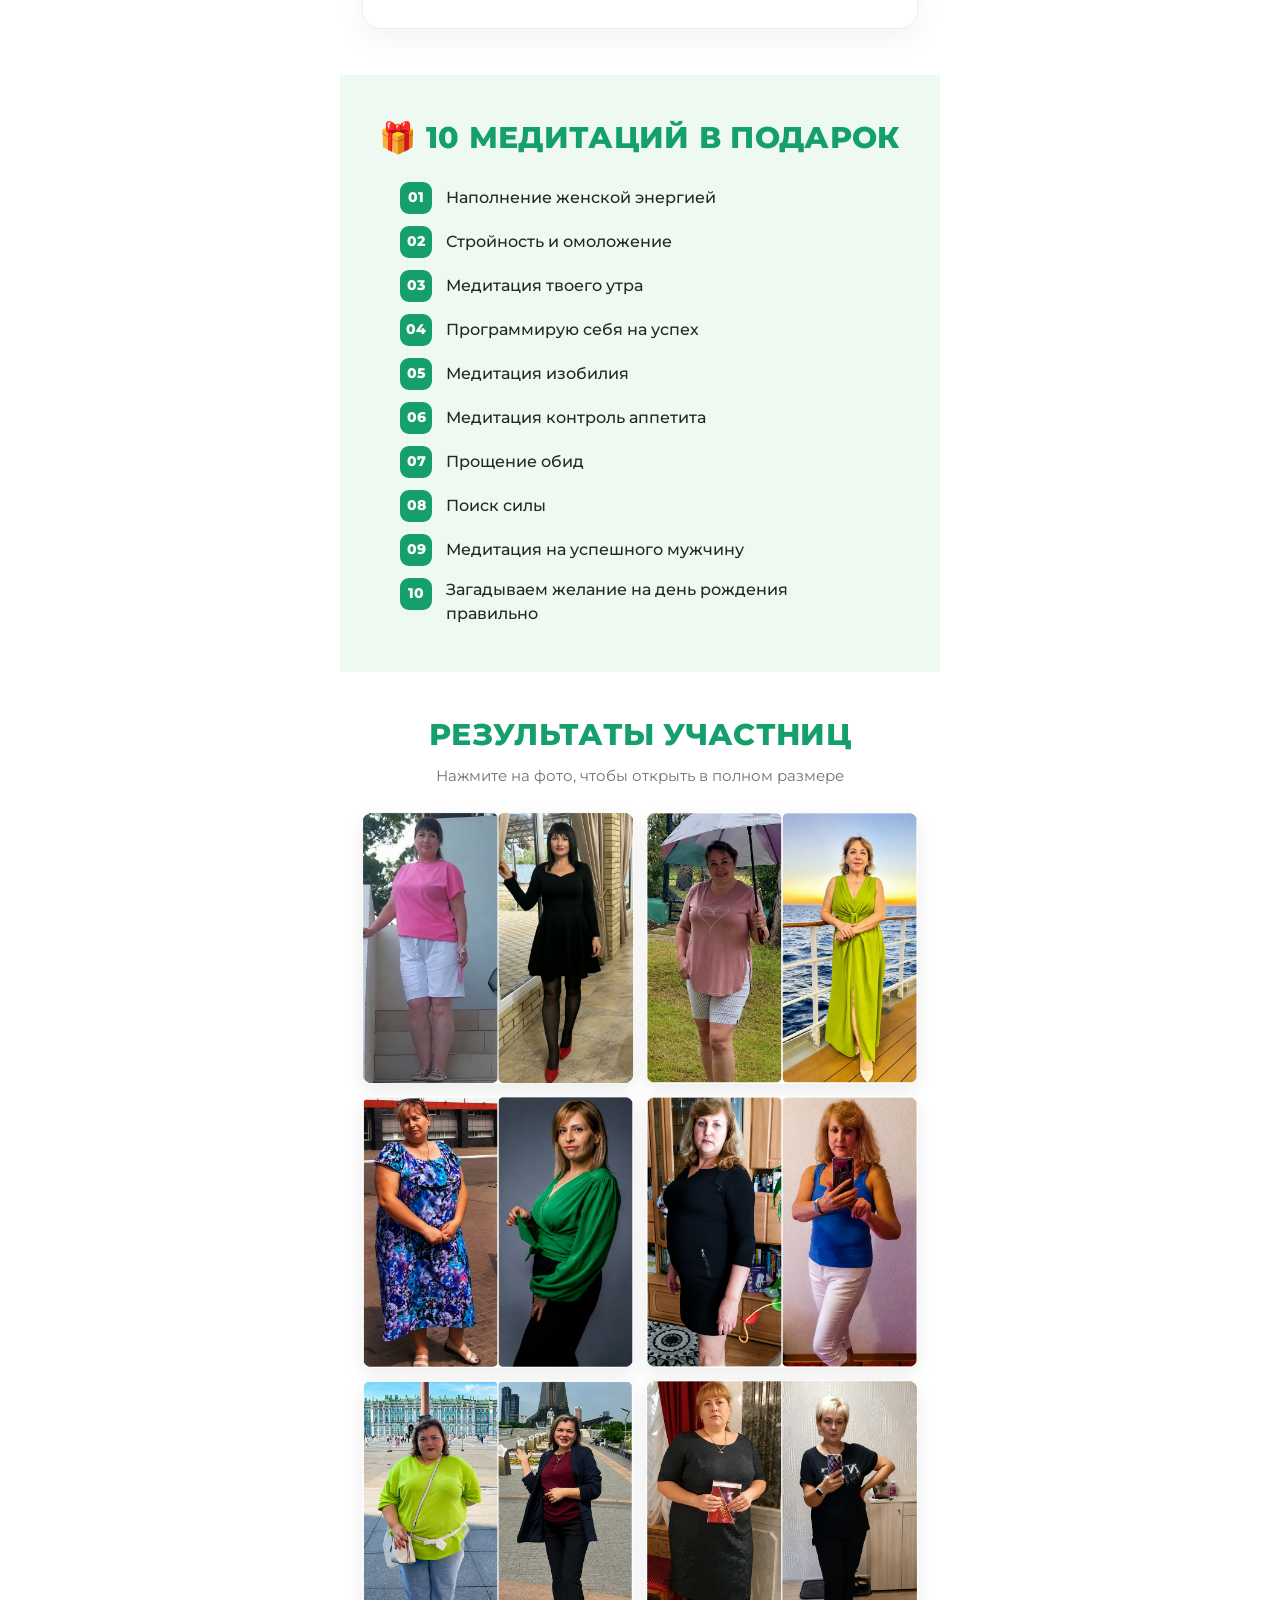
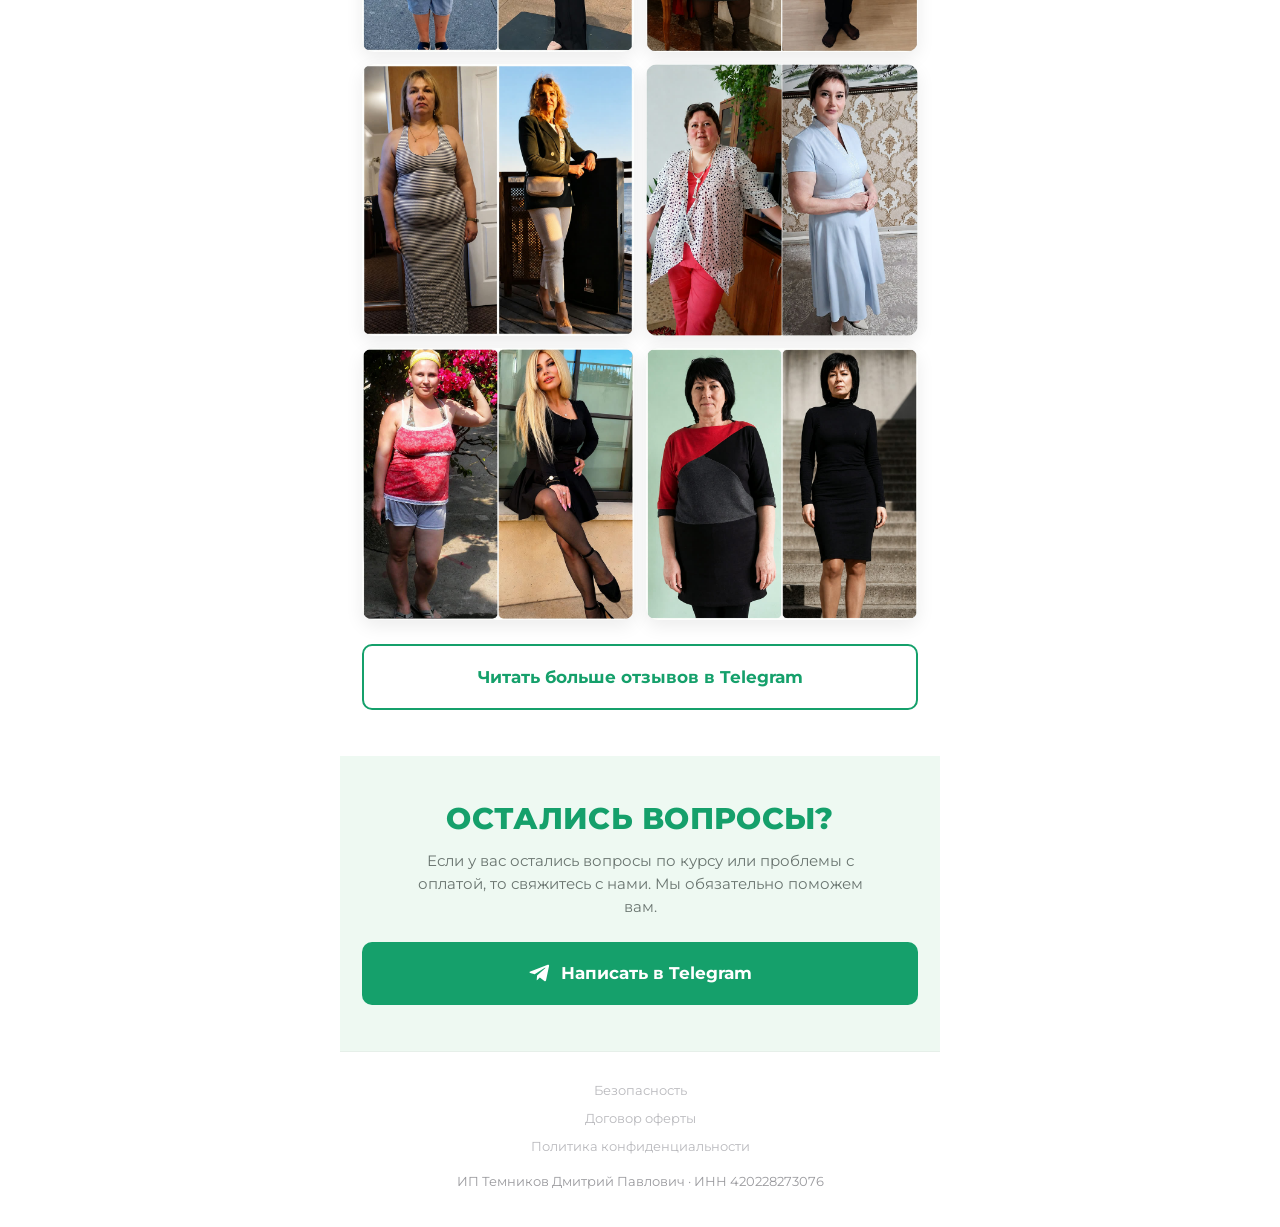
==== commit 83b9b1af: "Свежая палитра (зелёный+коралл), фото в Обо мне, фавикон, новый подзаголовок, текст кнопки скидки Co" ====
--- a/index.html
+++ b/index.html
@@ -5,6 +5,7 @@
 <meta name="viewport" content="width=device-width, initial-scale=1.0">
 <title>Мини-группа Елании Рэй — стройность без диет</title>
 <meta name="description" content="Сделай первый шаг к идеальной фигуре. Как с помощью психологии легко растворить лишний вес. Мини-группа Елании Рэй.">
+<link rel="icon" href="favicon.svg" type="image/svg+xml">
 <link rel="preconnect" href="https://fonts.googleapis.com">
 <link rel="preconnect" href="https://fonts.gstatic.com" crossorigin>
 <link href="https://fonts.googleapis.com/css2?family=Montserrat:wght@400;500;600;700;800;900&display=swap" rel="stylesheet">
@@ -25,7 +26,7 @@
     </div>
     <p class="eyebrow">Мини-группа Елании Рэй</p>
     <h1 class="hero__title">Сделай первый шаг к идеальной фигуре</h1>
-    <p class="hero__sub">Как с помощью психологии легко растворить лишний вес. Начни трансформацию уже сегодня и обретёшь стройность, о которой всегда мечтала!</p>
+    <p class="hero__sub">Единственный марафон стройности без диет, где можно похудеть и вырасти в доходах.</p>
     <a href="#price" class="btn btn--block">Записаться в мини-группу</a>
   </section>
 
@@ -99,6 +100,9 @@
   <!-- ABOUT / STATS -->
   <section class="block block--cream about">
     <h2 class="sh">Обо мне</h2>
+    <div class="about__photo">
+      <img src="assets/img/about.jpg" alt="Елания Рэй" loading="lazy">
+    </div>
     <div class="stats">
       <div class="stats__item"><b>10 лет</b><span>эксперт в коррекции пищевых расстройств</span></div>
       <div class="stats__item"><b>−39 кг</b><span>сбросила сама</span></div>
@@ -124,7 +128,7 @@
         <div class="timer__clock"><span id="th">24</span>:<span id="tm">00</span>:<span id="ts">00</span></div>
       </div>
 
-      <button class="btn btn--block" id="applyBtn">Получить цену 3 000&nbsp;₽</button>
+      <button class="btn btn--block" id="applyBtn">Применить скидку 70%</button>
       <a class="btn btn--block btn--pay" id="payBtn" href="https://t.me/hudeem_tut" target="_blank" rel="noopener" hidden>Оплатить участие · 3 000&nbsp;₽</a>
       <p class="price__gift">Оплатите сегодня — получите <b>10 мощных медитаций в подарок</b></p>
     </div>
--- a/styles.css
+++ b/styles.css
@@ -1,11 +1,13 @@
 :root{
-  --red:#d4202a;
-  --red-dark:#b51820;
-  --ink:#1d1d1f;
-  --muted:#6c6c70;
-  --cream:#faf6ec;
-  --line:#ececec;
-  --navy:#16243a;
+  --red:#15a06b;        /* primary (emerald green) */
+  --red-dark:#0f7f54;
+  --coral:#ff5c7a;      /* accent (coral) */
+  --coral-dark:#f43e62;
+  --ink:#1f2a26;
+  --muted:#6a7570;
+  --cream:#eef9f2;      /* mint */
+  --line:#e6efe9;
+  --navy:#0f7f54;
   --radius:14px;
   --maxw:600px;
 }
@@ -46,8 +48,8 @@
 .btn:hover{background:var(--red-dark)}
 .btn:active{transform:scale(.99)}
 .btn--block{width:100%}
-.btn--pay{background:#1f9d4d}
-.btn--pay:hover{background:#178040}
+.btn--pay{background:var(--coral)}
+.btn--pay:hover{background:var(--coral-dark)}
 .btn--outline{background:#fff;color:var(--red);border:2px solid var(--red)}
 .btn--outline:hover{background:var(--red);color:#fff}
 
@@ -58,7 +60,7 @@
   border:4px solid #fff;box-shadow:0 10px 30px rgba(0,0,0,.16);background:#eee;
 }
 .hero__video{width:100%;height:100%;object-fit:cover}
-.eyebrow{color:var(--red);font-weight:700;font-size:14px;text-transform:uppercase;letter-spacing:.06em;margin-bottom:12px}
+.eyebrow{color:var(--coral);font-weight:700;font-size:14px;text-transform:uppercase;letter-spacing:.06em;margin-bottom:12px}
 .hero__title{
   font-weight:900;font-size:clamp(28px,8vw,40px);line-height:1.1;
   text-transform:uppercase;margin-bottom:16px;letter-spacing:-.01em;
@@ -83,20 +85,22 @@
 .checklist__bonus{font-weight:700}
 .checklist__bonus::before{content:"★"}
 .note{margin-top:24px;text-align:center;background:#fff;border:1px dashed var(--red);border-radius:12px;padding:16px;font-size:15px;font-weight:500}
-.note b{color:var(--red)}
+.note b{color:var(--coral)}
 
 /* NO LIST */
 .nolist{list-style:none;display:flex;flex-direction:column;gap:12px}
 .nolist li{position:relative;padding-left:34px;font-size:16px;font-weight:500;color:var(--muted)}
 .nolist li::before{
   content:"✕";position:absolute;left:0;top:1px;width:22px;height:22px;
-  background:#f2dada;color:var(--red);border-radius:50%;font-size:12px;font-weight:700;
+  background:#ffe0e6;color:var(--coral);border-radius:50%;font-size:12px;font-weight:700;
   display:flex;align-items:center;justify-content:center;
 }
 
 /* STATS */
 .stats{display:flex;flex-direction:column;gap:30px;text-align:center}
-.stats__item b{display:block;font-weight:900;font-size:54px;line-height:1;color:var(--red)}
+.about__photo{width:150px;height:150px;border-radius:50%;overflow:hidden;margin:0 auto 28px;border:4px solid #fff;box-shadow:0 10px 26px rgba(0,0,0,.14);background:#dfeee6}
+.about__photo img{width:100%;height:100%;object-fit:cover}
+.stats__item b{display:block;font-weight:900;font-size:54px;line-height:1;color:var(--coral)}
 .stats__item span{display:block;color:var(--muted);font-size:15px;margin-top:8px;max-width:320px;margin-left:auto;margin-right:auto}
 
 /* PRICE */
@@ -105,8 +109,8 @@
 .price__row{display:flex;align-items:center;justify-content:center;gap:12px;flex-wrap:wrap;margin-bottom:8px}
 .price__old{font-weight:800;font-size:40px;color:var(--ink)}
 .price__old.is-struck{font-size:24px;color:var(--muted);text-decoration:line-through;font-weight:700}
-.price__now{font-weight:900;font-size:48px;color:var(--red)}
-.price__badge{background:var(--red);color:#fff;font-weight:800;font-size:16px;padding:5px 12px;border-radius:30px}
+.price__now{font-weight:900;font-size:48px;color:var(--coral)}
+.price__badge{background:var(--coral);color:#fff;font-weight:800;font-size:16px;padding:5px 12px;border-radius:30px}
 .timer{margin:14px 0 22px}
 .timer__label{color:var(--muted);font-size:14px;margin-bottom:6px}
 .timer__clock{font-weight:900;font-size:36px;color:var(--ink);font-variant-numeric:tabular-nums;letter-spacing:.02em}
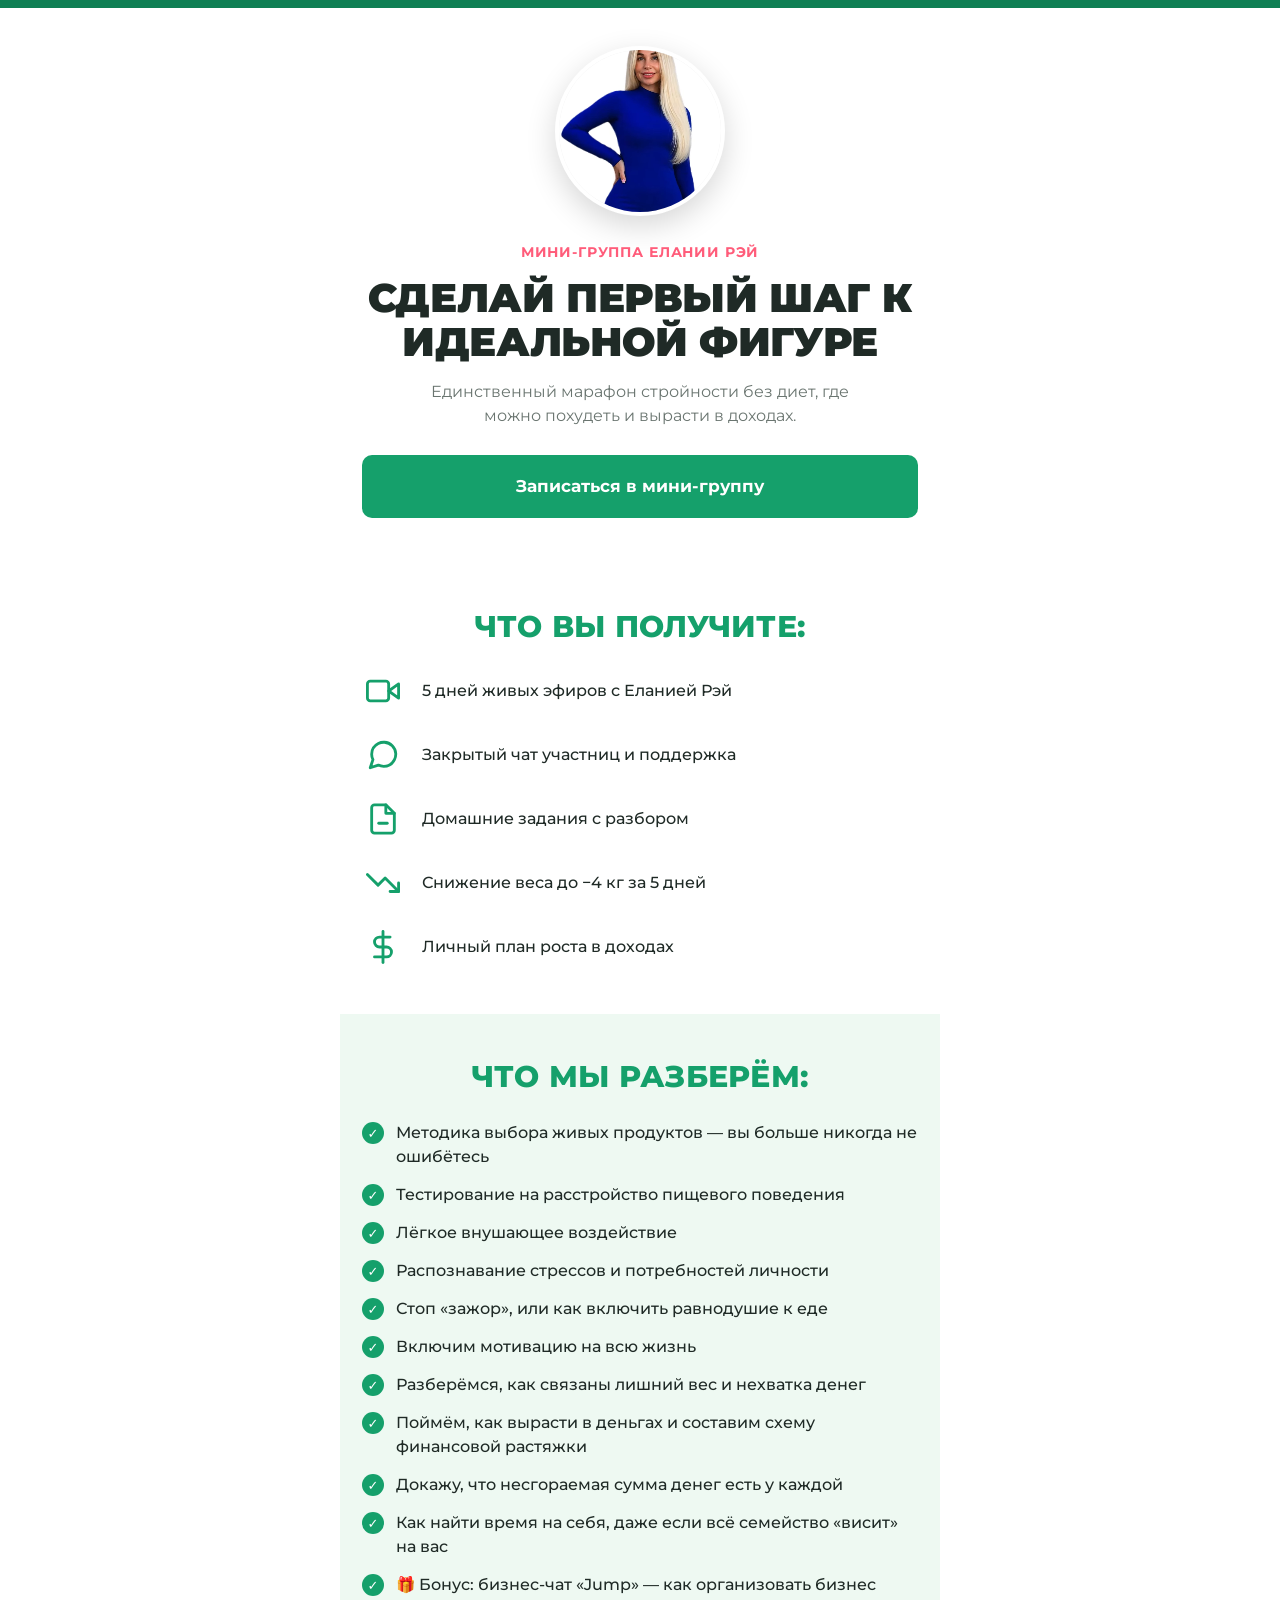
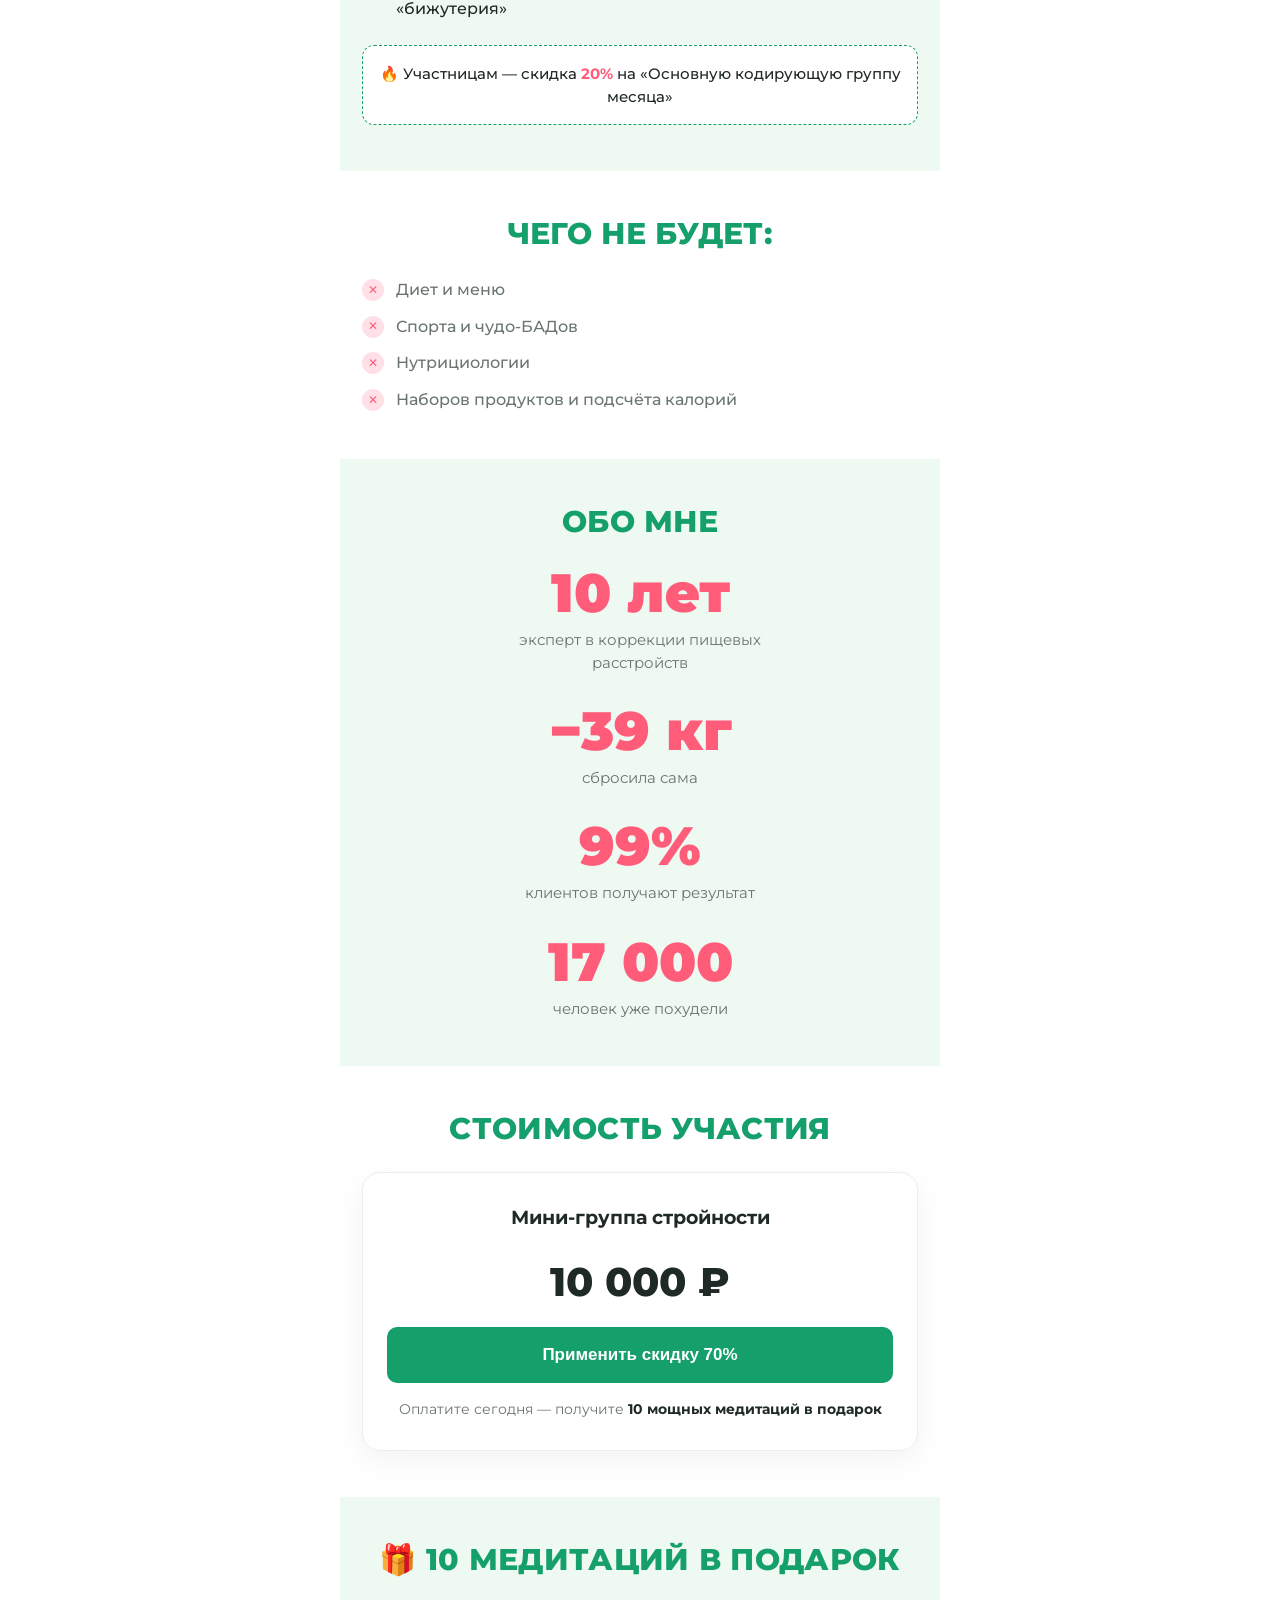
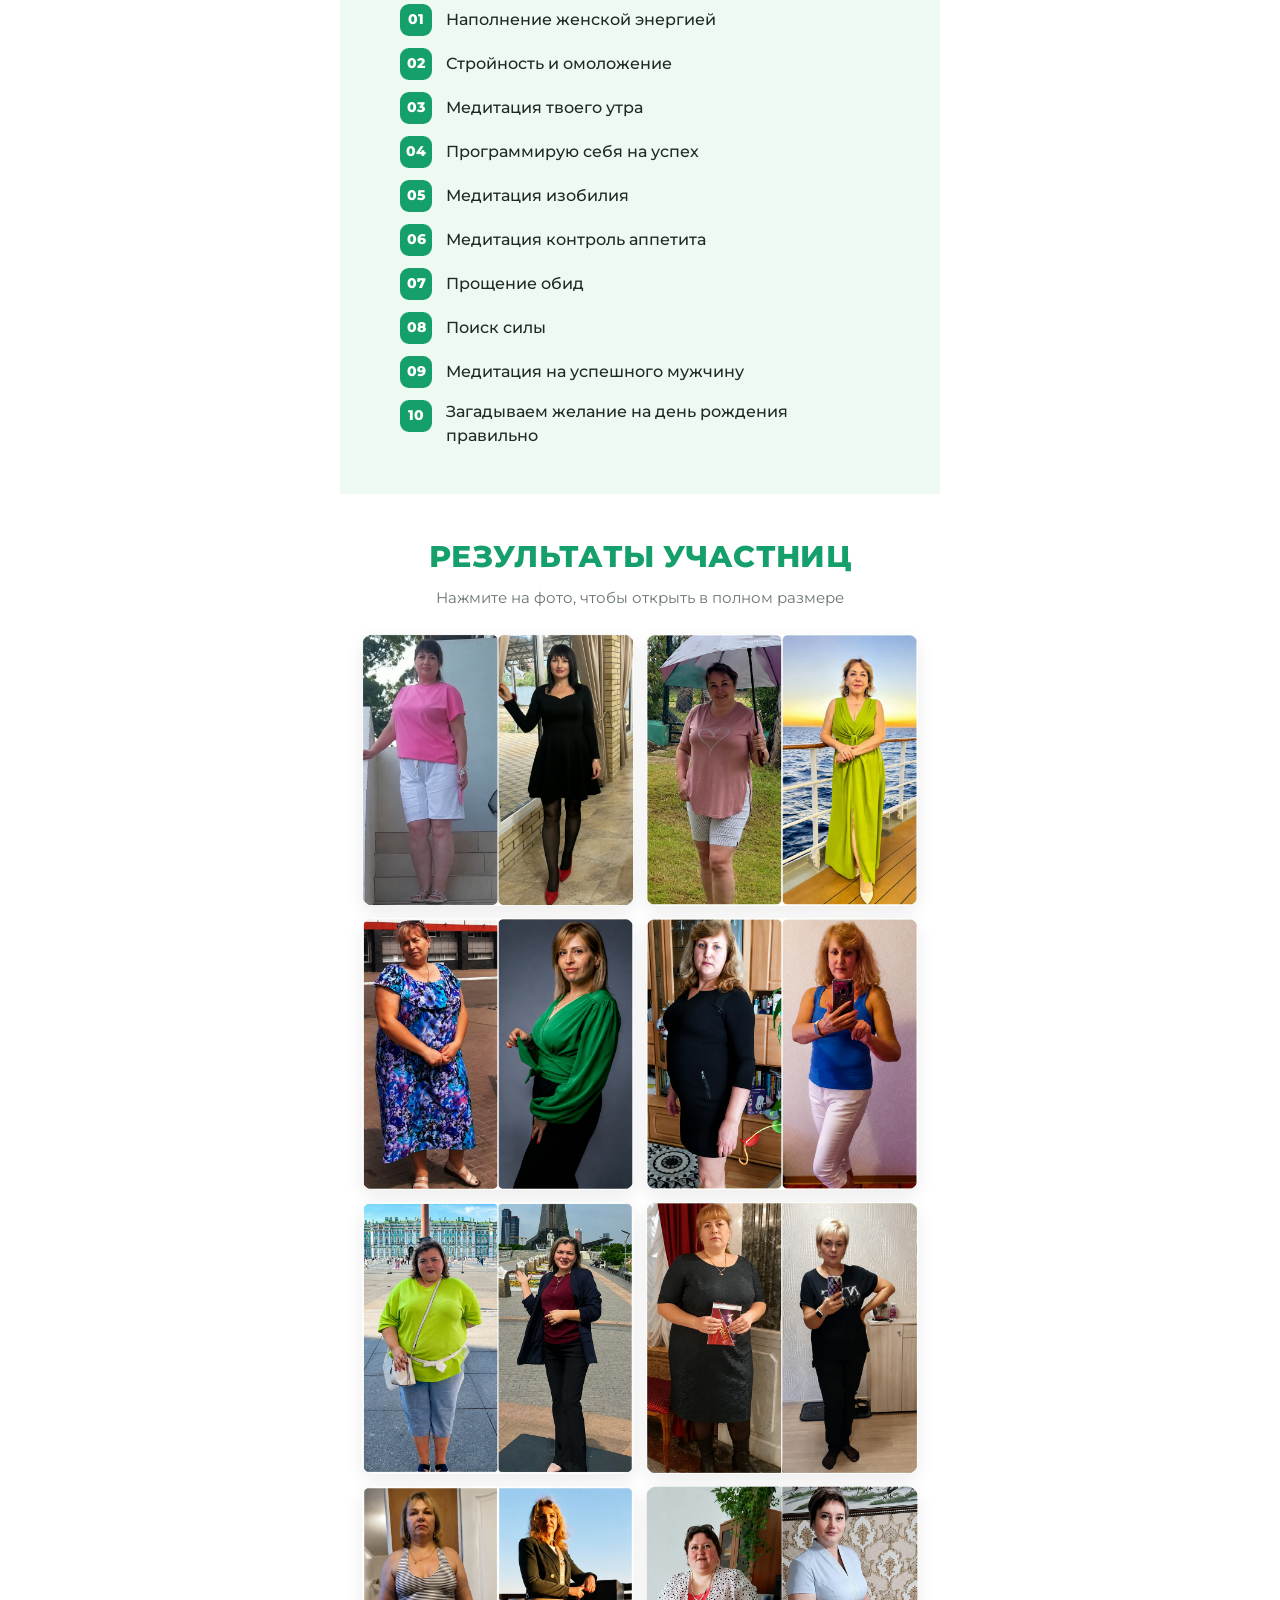
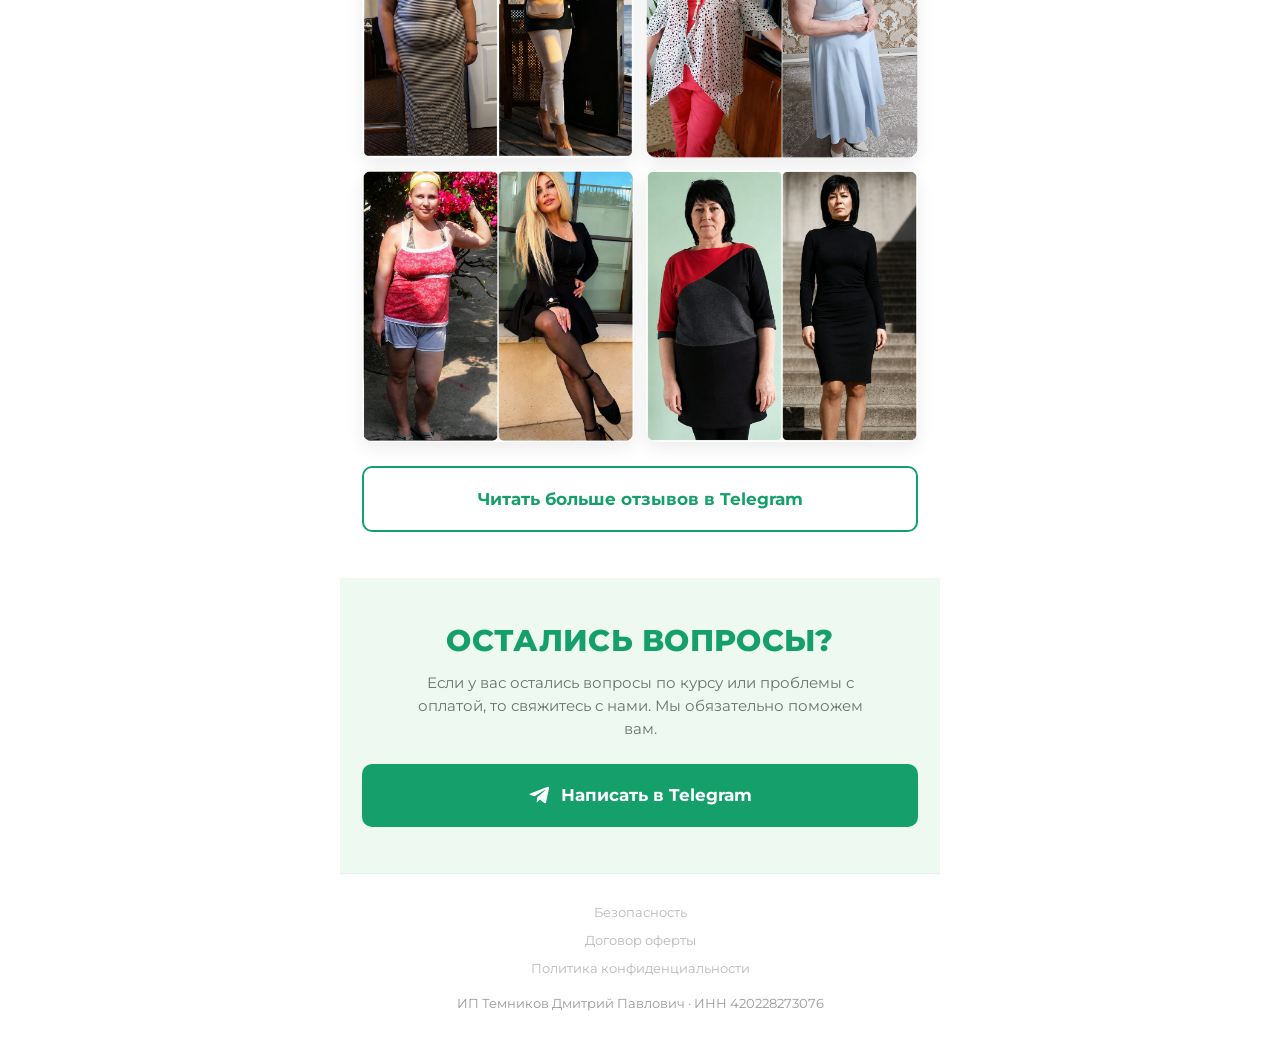
==== commit b06b8ff1: "Убрано фото из блока Обо мне Co-Authored-By: Claude Opus 4.8 <noreply@anthropic.com>" ====
--- a/index.html
+++ b/index.html
@@ -100,9 +100,6 @@
   <!-- ABOUT / STATS -->
   <section class="block block--cream about">
     <h2 class="sh">Обо мне</h2>
-    <div class="about__photo">
-      <img src="assets/img/about.jpg" alt="Елания Рэй" loading="lazy">
-    </div>
     <div class="stats">
       <div class="stats__item"><b>10 лет</b><span>эксперт в коррекции пищевых расстройств</span></div>
       <div class="stats__item"><b>−39 кг</b><span>сбросила сама</span></div>
--- a/styles.css
+++ b/styles.css
@@ -98,8 +98,6 @@
 
 /* STATS */
 .stats{display:flex;flex-direction:column;gap:30px;text-align:center}
-.about__photo{width:150px;height:150px;border-radius:50%;overflow:hidden;margin:0 auto 28px;border:4px solid #fff;box-shadow:0 10px 26px rgba(0,0,0,.14);background:#dfeee6}
-.about__photo img{width:100%;height:100%;object-fit:cover}
 .stats__item b{display:block;font-weight:900;font-size:54px;line-height:1;color:var(--coral)}
 .stats__item span{display:block;color:var(--muted);font-size:15px;margin-top:8px;max-width:320px;margin-left:auto;margin-right:auto}
 
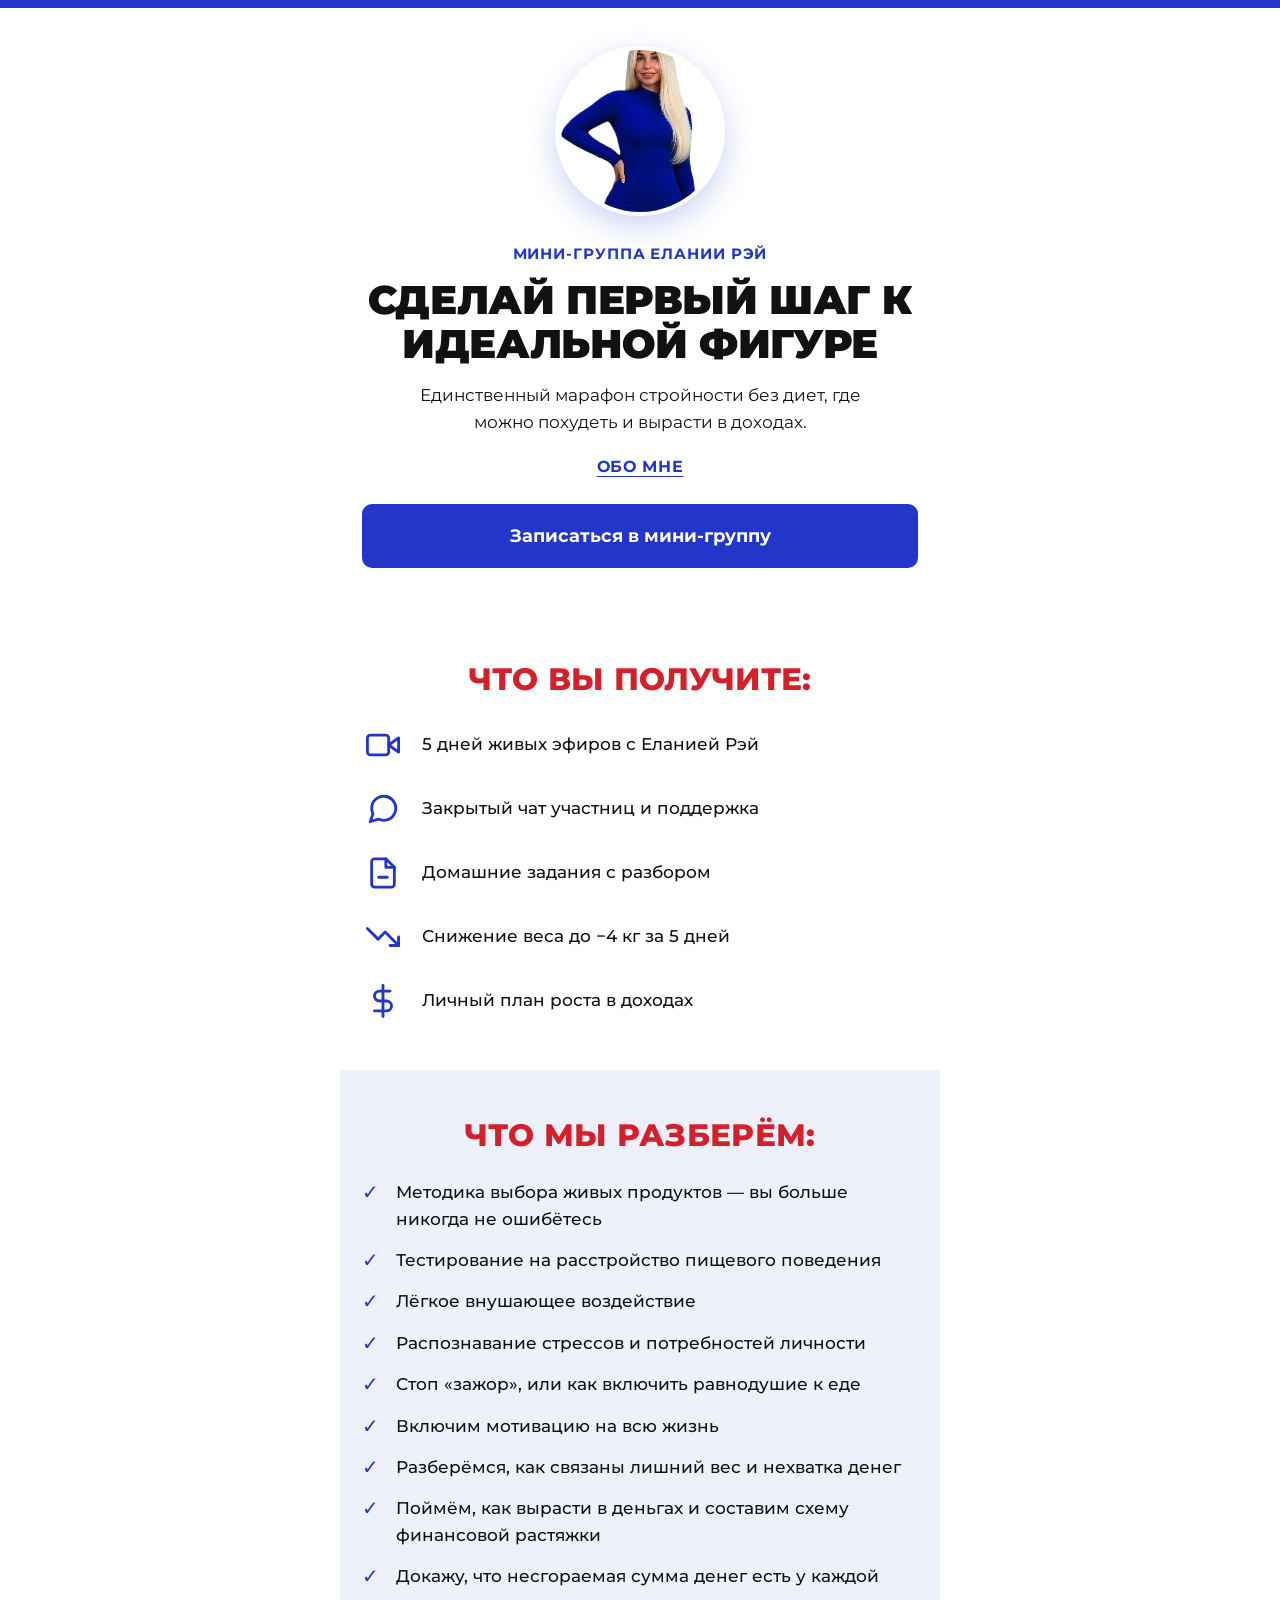
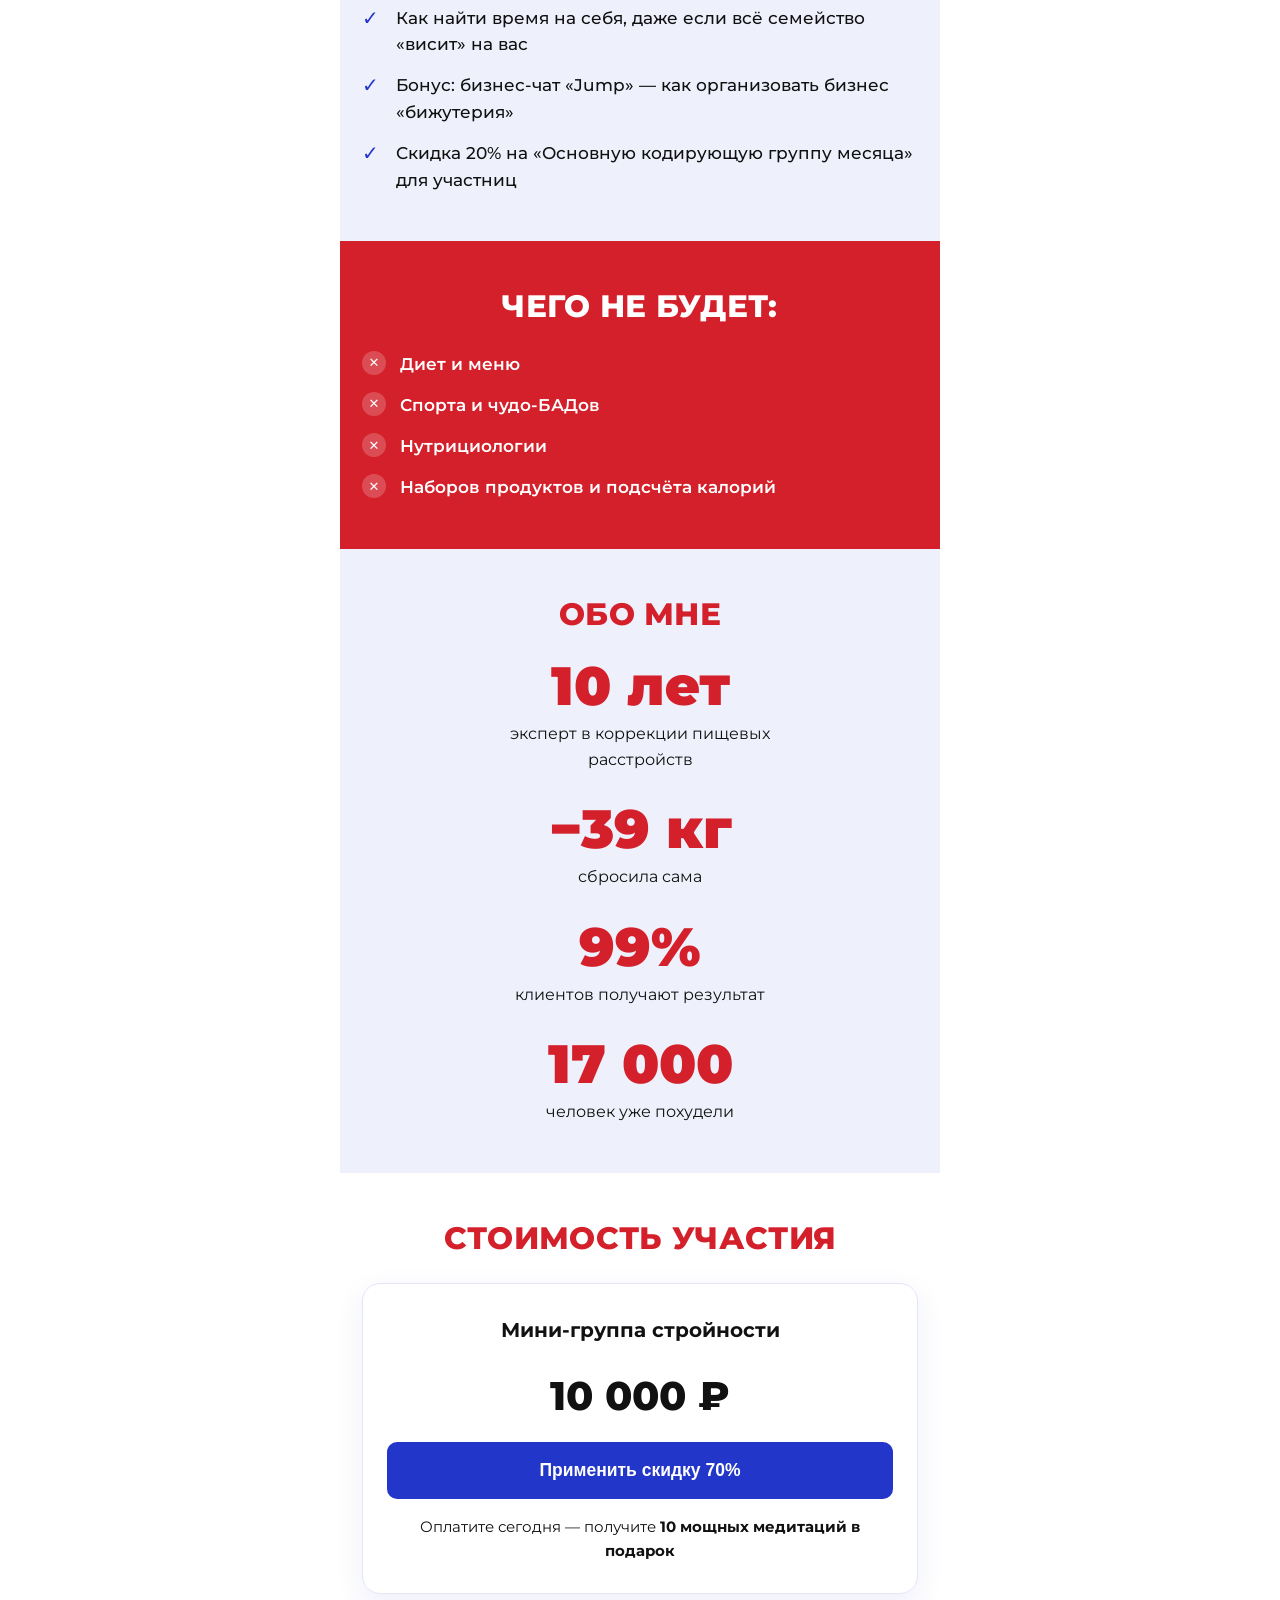
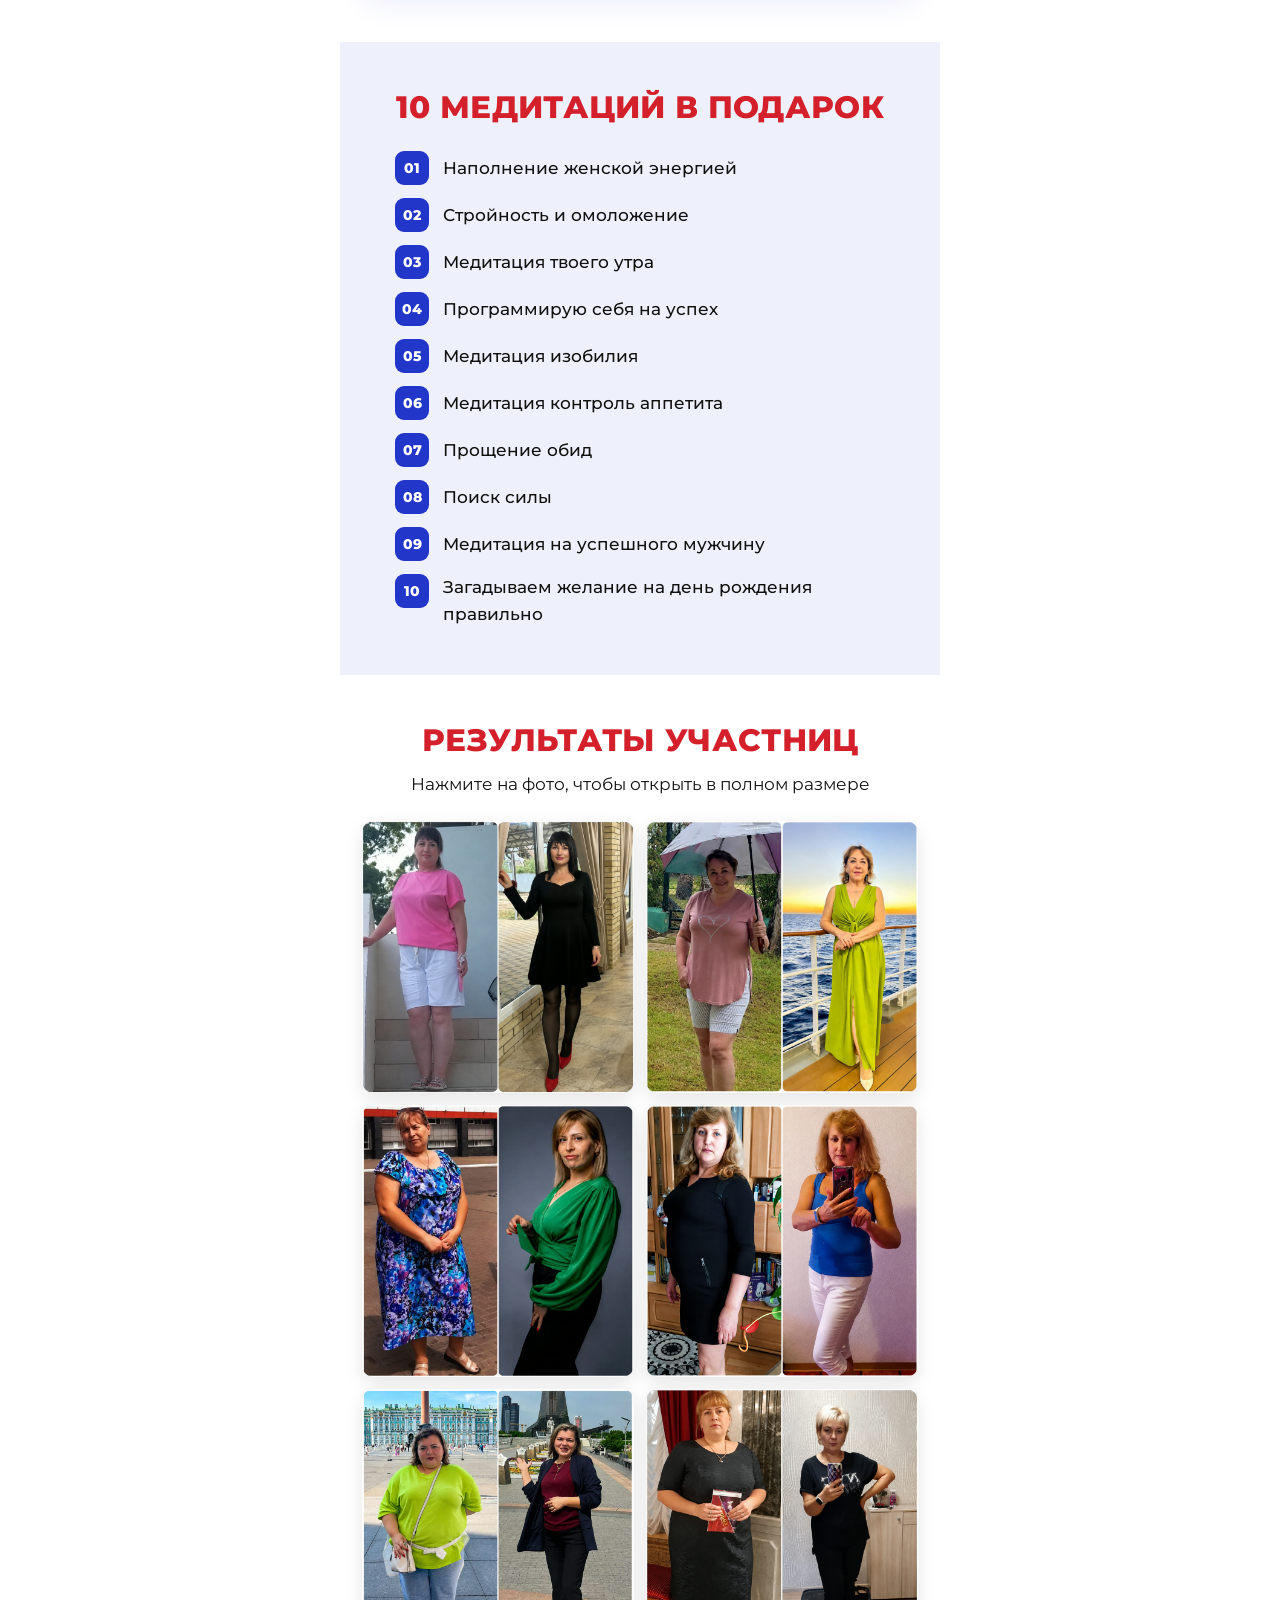
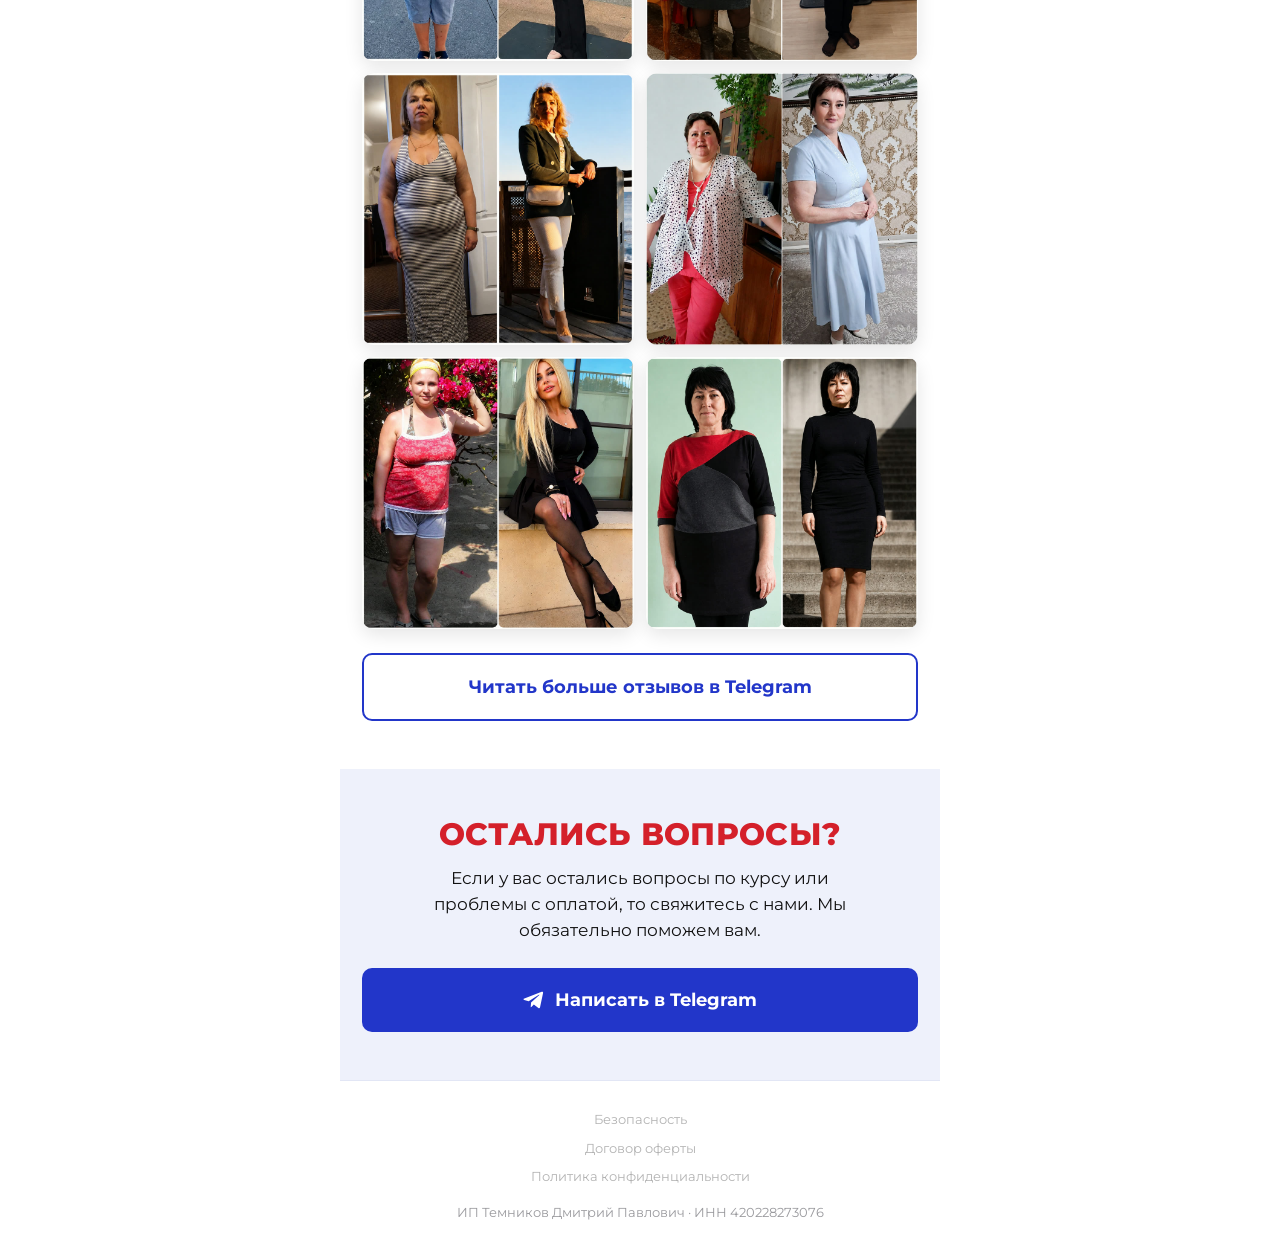
==== commit 5f8d4e23: "Новая палитра синий+красный+чёрный, контрастный текст, красный УТП-блок, блик на кнопке, ссылка Обо " ====
--- a/index.html
+++ b/index.html
@@ -27,7 +27,8 @@
     <p class="eyebrow">Мини-группа Елании Рэй</p>
     <h1 class="hero__title">Сделай первый шаг к идеальной фигуре</h1>
     <p class="hero__sub">Единственный марафон стройности без диет, где можно похудеть и вырасти в доходах.</p>
-    <a href="#price" class="btn btn--block">Записаться в мини-группу</a>
+    <a href="#about" class="hero__link">Обо мне</a>
+    <a href="#price" class="btn btn--block btn--shine">Записаться в мини-группу</a>
   </section>
 
   <!-- WHAT YOU GET -->
@@ -81,13 +82,13 @@
       <li>Поймём, как вырасти в деньгах и составим схему финансовой растяжки</li>
       <li>Докажу, что несгораемая сумма денег есть у каждой</li>
       <li>Как найти время на себя, даже если всё семейство «висит» на вас</li>
-      <li class="checklist__bonus">🎁 Бонус: бизнес-чат «Jump» — как организовать бизнес «бижутерия»</li>
+      <li class="checklist__bonus">Бонус: бизнес-чат «Jump» — как организовать бизнес «бижутерия»</li>
+      <li>Скидка 20% на «Основную кодирующую группу месяца» для участниц</li>
     </ul>
-    <div class="note">🔥 Участницам — скидка <b>20%</b> на «Основную кодирующую группу месяца»</div>
   </section>
 
   <!-- WHAT WON'T BE -->
-  <section class="block">
+  <section class="block block--red">
     <h2 class="sh">Чего не будет:</h2>
     <ul class="nolist">
       <li>Диет и меню</li>
@@ -98,7 +99,7 @@
   </section>
 
   <!-- ABOUT / STATS -->
-  <section class="block block--cream about">
+  <section class="block block--cream about" id="about">
     <h2 class="sh">Обо мне</h2>
     <div class="stats">
       <div class="stats__item"><b>10 лет</b><span>эксперт в коррекции пищевых расстройств</span></div>
@@ -133,7 +134,7 @@
 
   <!-- BONUS -->
   <section class="block block--cream">
-    <h2 class="sh">🎁 10 медитаций в подарок</h2>
+    <h2 class="sh">10 медитаций в подарок</h2>
     <ol class="meds">
       <li>Наполнение женской энергией</li>
       <li>Стройность и омоложение</li>
--- a/styles.css
+++ b/styles.css
@@ -1,13 +1,11 @@
 :root{
-  --red:#15a06b;        /* primary (emerald green) */
-  --red-dark:#0f7f54;
-  --coral:#ff5c7a;      /* accent (coral) */
-  --coral-dark:#f43e62;
-  --ink:#1f2a26;
-  --muted:#6a7570;
-  --cream:#eef9f2;      /* mint */
-  --line:#e6efe9;
-  --navy:#0f7f54;
+  --blue:#2236c9;       /* primary (royal blue, как платье) */
+  --blue-dark:#1a29a0;
+  --red:#d4202a;        /* акцент (как в примере) */
+  --red-dark:#b51820;
+  --ink:#111111;        /* чёрный текст */
+  --line:#e2e6f5;
+  --cream:#eef1fb;      /* светло-синий фон секций */
   --radius:14px;
   --maxw:600px;
 }
@@ -19,123 +17,136 @@
   font-family:'Montserrat',system-ui,sans-serif;
   color:var(--ink);
   background:#fff;
-  line-height:1.55;
+  line-height:1.6;
   -webkit-font-smoothing:antialiased;
 }
 img{max-width:100%;display:block}
 a{text-decoration:none;color:inherit}
 
-.topbar{height:8px;background:var(--navy)}
+.topbar{height:8px;background:var(--blue)}
 .wrap{max-width:var(--maxw);margin:0 auto;background:#fff;overflow:hidden}
 
 /* SECTIONS */
-.block{padding:46px 22px}
+.block{padding:48px 22px}
 .block--cream{background:var(--cream)}
 .sh{
-  font-weight:800;font-size:clamp(24px,7vw,30px);line-height:1.15;
+  font-weight:800;font-size:clamp(25px,7vw,31px);line-height:1.15;
   text-transform:uppercase;color:var(--red);text-align:center;
   letter-spacing:.01em;margin-bottom:26px;
 }
-.sub{text-align:center;color:var(--muted);font-size:15px;margin:-14px auto 24px;max-width:460px}
+.sub{text-align:center;color:var(--ink);font-size:16.5px;margin:-14px auto 24px;max-width:470px}
 
 /* BUTTONS */
 .btn{
   display:flex;align-items:center;justify-content:center;gap:10px;
-  background:var(--red);color:#fff;font-weight:700;font-size:17px;
+  background:var(--blue);color:#fff;font-weight:700;font-size:17.5px;
   padding:18px 24px;border:none;border-radius:10px;cursor:pointer;
   width:100%;transition:background .15s,transform .12s;text-align:center;
 }
-.btn:hover{background:var(--red-dark)}
+.btn:hover{background:var(--blue-dark)}
 .btn:active{transform:scale(.99)}
 .btn--block{width:100%}
-.btn--pay{background:var(--coral)}
-.btn--pay:hover{background:var(--coral-dark)}
-.btn--outline{background:#fff;color:var(--red);border:2px solid var(--red)}
-.btn--outline:hover{background:var(--red);color:#fff}
+.btn--pay{background:var(--red)}
+.btn--pay:hover{background:var(--red-dark)}
+.btn--outline{background:#fff;color:var(--blue);border:2px solid var(--blue)}
+.btn--outline:hover{background:var(--blue);color:#fff}
+
+/* SHINE on hero button */
+.btn--shine{position:relative;overflow:hidden}
+.btn--shine::after{
+  content:"";position:absolute;top:0;left:-80%;width:55%;height:100%;
+  background:linear-gradient(120deg,rgba(255,255,255,0) 0%,rgba(255,255,255,.55) 50%,rgba(255,255,255,0) 100%);
+  transform:skewX(-22deg);animation:shine 3s ease-in-out infinite;
+}
+@keyframes shine{0%{left:-80%}55%{left:130%}100%{left:130%}}
 
 /* HERO */
 .hero{padding:38px 22px 46px;text-align:center}
 .hero__avatar{
   width:170px;height:170px;border-radius:50%;overflow:hidden;margin:0 auto 26px;
-  border:4px solid #fff;box-shadow:0 10px 30px rgba(0,0,0,.16);background:#eee;
+  border:4px solid #fff;box-shadow:0 10px 30px rgba(34,54,201,.22);background:#eee;
 }
 .hero__video{width:100%;height:100%;object-fit:cover}
-.eyebrow{color:var(--coral);font-weight:700;font-size:14px;text-transform:uppercase;letter-spacing:.06em;margin-bottom:12px}
+.eyebrow{color:var(--blue);font-weight:700;font-size:15px;text-transform:uppercase;letter-spacing:.06em;margin-bottom:12px}
 .hero__title{
   font-weight:900;font-size:clamp(28px,8vw,40px);line-height:1.1;
-  text-transform:uppercase;margin-bottom:16px;letter-spacing:-.01em;
+  text-transform:uppercase;margin-bottom:16px;letter-spacing:-.01em;color:var(--ink);
 }
-.hero__sub{color:var(--muted);font-size:16px;max-width:460px;margin:0 auto 26px}
+.hero__sub{color:var(--ink);font-size:17px;max-width:470px;margin:0 auto 18px}
+.hero__link{
+  display:inline-block;color:var(--blue);font-weight:700;font-size:16px;
+  text-transform:uppercase;letter-spacing:.04em;text-decoration:underline;
+  text-underline-offset:4px;margin-bottom:24px;
+}
+.hero__link:hover{color:var(--blue-dark)}
 
 /* FEATURES */
 .features{list-style:none;display:flex;flex-direction:column;gap:22px}
 .features li{display:flex;align-items:center;gap:18px;text-align:left}
-.features__ico{flex:0 0 auto;width:42px;height:42px;color:var(--red);display:flex;align-items:center;justify-content:center}
+.features__ico{flex:0 0 auto;width:42px;height:42px;color:var(--blue);display:flex;align-items:center;justify-content:center}
 .features__ico svg{width:34px;height:34px}
-.features li p{font-size:16px;font-weight:500}
+.features li p{font-size:17px;font-weight:500;color:var(--ink)}
 
-/* CHECKLIST */
-.checklist{list-style:none;display:flex;flex-direction:column;gap:14px}
-.checklist li{position:relative;padding-left:34px;font-size:15.5px;font-weight:500}
+/* CHECKLIST — простые чёткие галочки */
+.checklist{list-style:none;display:flex;flex-direction:column;gap:15px}
+.checklist li{position:relative;padding-left:34px;font-size:16.5px;font-weight:500;color:var(--ink)}
 .checklist li::before{
-  content:"✓";position:absolute;left:0;top:1px;width:22px;height:22px;
-  background:var(--red);color:#fff;border-radius:50%;font-size:13px;font-weight:700;
-  display:flex;align-items:center;justify-content:center;
+  content:"✓";position:absolute;left:0;top:-1px;
+  color:var(--blue);font-weight:800;font-size:20px;line-height:1.4;
 }
 .checklist__bonus{font-weight:700}
-.checklist__bonus::before{content:"★"}
-.note{margin-top:24px;text-align:center;background:#fff;border:1px dashed var(--red);border-radius:12px;padding:16px;font-size:15px;font-weight:500}
-.note b{color:var(--coral)}
 
-/* NO LIST */
-.nolist{list-style:none;display:flex;flex-direction:column;gap:12px}
-.nolist li{position:relative;padding-left:34px;font-size:16px;font-weight:500;color:var(--muted)}
+/* WHAT WON'T BE — красный УТП-блок */
+.block--red{background:var(--red)}
+.block--red .sh{color:#fff}
+.nolist{list-style:none;display:flex;flex-direction:column;gap:14px}
+.nolist li{position:relative;padding-left:38px;font-size:17px;font-weight:600;color:#fff}
 .nolist li::before{
-  content:"✕";position:absolute;left:0;top:1px;width:22px;height:22px;
-  background:#ffe0e6;color:var(--coral);border-radius:50%;font-size:12px;font-weight:700;
+  content:"✕";position:absolute;left:0;top:0;width:24px;height:24px;
+  background:rgba(255,255,255,.2);color:#fff;border-radius:50%;font-size:13px;font-weight:700;
   display:flex;align-items:center;justify-content:center;
 }
 
 /* STATS */
 .stats{display:flex;flex-direction:column;gap:30px;text-align:center}
-.stats__item b{display:block;font-weight:900;font-size:54px;line-height:1;color:var(--coral)}
-.stats__item span{display:block;color:var(--muted);font-size:15px;margin-top:8px;max-width:320px;margin-left:auto;margin-right:auto}
+.stats__item b{display:block;font-weight:900;font-size:54px;line-height:1;color:var(--red)}
+.stats__item span{display:block;color:var(--ink);font-size:16px;margin-top:8px;max-width:330px;margin-left:auto;margin-right:auto}
 
 /* PRICE */
-.price{border:1px solid var(--line);border-radius:18px;padding:30px 24px;text-align:center;box-shadow:0 10px 30px rgba(0,0,0,.05)}
-.price__name{font-weight:700;font-size:19px;margin-bottom:18px}
+.price{border:1px solid var(--line);border-radius:18px;padding:30px 24px;text-align:center;box-shadow:0 10px 30px rgba(34,54,201,.08)}
+.price__name{font-weight:700;font-size:20px;margin-bottom:18px;color:var(--ink)}
 .price__row{display:flex;align-items:center;justify-content:center;gap:12px;flex-wrap:wrap;margin-bottom:8px}
 .price__old{font-weight:800;font-size:40px;color:var(--ink)}
-.price__old.is-struck{font-size:24px;color:var(--muted);text-decoration:line-through;font-weight:700}
-.price__now{font-weight:900;font-size:48px;color:var(--coral)}
-.price__badge{background:var(--coral);color:#fff;font-weight:800;font-size:16px;padding:5px 12px;border-radius:30px}
+.price__old.is-struck{font-size:25px;color:#7a7a7a;text-decoration:line-through;font-weight:700}
+.price__now{font-weight:900;font-size:48px;color:var(--red)}
+.price__badge{background:var(--red);color:#fff;font-weight:800;font-size:16px;padding:5px 12px;border-radius:30px}
 .timer{margin:14px 0 22px}
-.timer__label{color:var(--muted);font-size:14px;margin-bottom:6px}
+.timer__label{color:var(--ink);font-size:15px;margin-bottom:6px}
 .timer__clock{font-weight:900;font-size:36px;color:var(--ink);font-variant-numeric:tabular-nums;letter-spacing:.02em}
 #applyBtn{margin-top:14px}
-.price__gift{margin-top:16px;font-size:14px;color:var(--muted)}
+.price__gift{margin-top:16px;font-size:15px;color:var(--ink)}
 .price__gift b{color:var(--ink)}
 
 /* MEDS */
-.meds{list-style:none;counter-reset:m;display:flex;flex-direction:column;gap:12px;max-width:480px;margin:0 auto}
-.meds li{counter-increment:m;position:relative;padding-left:46px;font-size:15.5px;font-weight:500;min-height:32px;display:flex;align-items:center}
+.meds{list-style:none;counter-reset:m;display:flex;flex-direction:column;gap:13px;max-width:490px;margin:0 auto}
+.meds li{counter-increment:m;position:relative;padding-left:48px;font-size:16.5px;font-weight:500;color:var(--ink);min-height:34px;display:flex;align-items:center}
 .meds li::before{
   content:counter(m,decimal-leading-zero);position:absolute;left:0;top:0;
-  width:32px;height:32px;background:var(--red);color:#fff;border-radius:9px;
+  width:34px;height:34px;background:var(--blue);color:#fff;border-radius:9px;
   font-weight:800;font-size:14px;display:flex;align-items:center;justify-content:center;
 }
 
 /* GALLERY */
 .gallery{display:grid;grid-template-columns:1fr 1fr;gap:12px;margin-bottom:24px}
-.gallery__item{padding:0;border:none;background:#eee;border-radius:12px;overflow:hidden;cursor:pointer;aspect-ratio:1/1;box-shadow:0 6px 18px rgba(0,0,0,.08)}
+.gallery__item{padding:0;border:none;background:#eee;border-radius:12px;overflow:hidden;cursor:pointer;aspect-ratio:1/1;box-shadow:0 6px 18px rgba(0,0,0,.1)}
 .gallery__item img{width:100%;height:100%;object-fit:cover;transition:transform .35s}
 .gallery__item:hover img{transform:scale(1.05)}
 
-/* FOOTER */
+/* FOOTER (реквизиты — приглушённый текст) */
 .footer{padding:28px 22px 36px;text-align:center;border-top:1px solid var(--line)}
 .footer__legal{display:flex;flex-direction:column;gap:8px;margin-bottom:16px}
-.footer__legal a{color:#b9b9bd;font-size:13px}
-.footer__legal a:hover{color:var(--red)}
+.footer__legal a{color:#b3b3b3;font-size:13px}
+.footer__legal a:hover{color:var(--blue)}
 .footer__ip{color:#9a9a9e;font-size:12.5px}
 
 /* LIGHTBOX */
@@ -151,9 +162,9 @@
 .modal{position:fixed;inset:0;z-index:130;display:flex;align-items:center;justify-content:center;padding:20px}
 .modal__backdrop{position:absolute;inset:0;background:rgba(0,0,0,.55)}
 .modal__box{position:relative;background:#fff;border-radius:16px;max-width:520px;width:100%;padding:30px;max-height:85vh;overflow:auto}
-.modal__close{position:absolute;top:12px;right:16px;background:none;border:none;font-size:30px;line-height:1;cursor:pointer;color:var(--muted)}
+.modal__close{position:absolute;top:12px;right:16px;background:none;border:none;font-size:30px;line-height:1;cursor:pointer;color:#777}
 .modal__title{font-weight:800;font-size:21px;margin-bottom:14px;color:var(--red);text-transform:uppercase}
-.modal__body{font-size:15px;color:var(--muted)}
+.modal__body{font-size:15.5px;color:var(--ink)}
 .modal__body p{margin-bottom:10px}
 
 @media(max-width:420px){
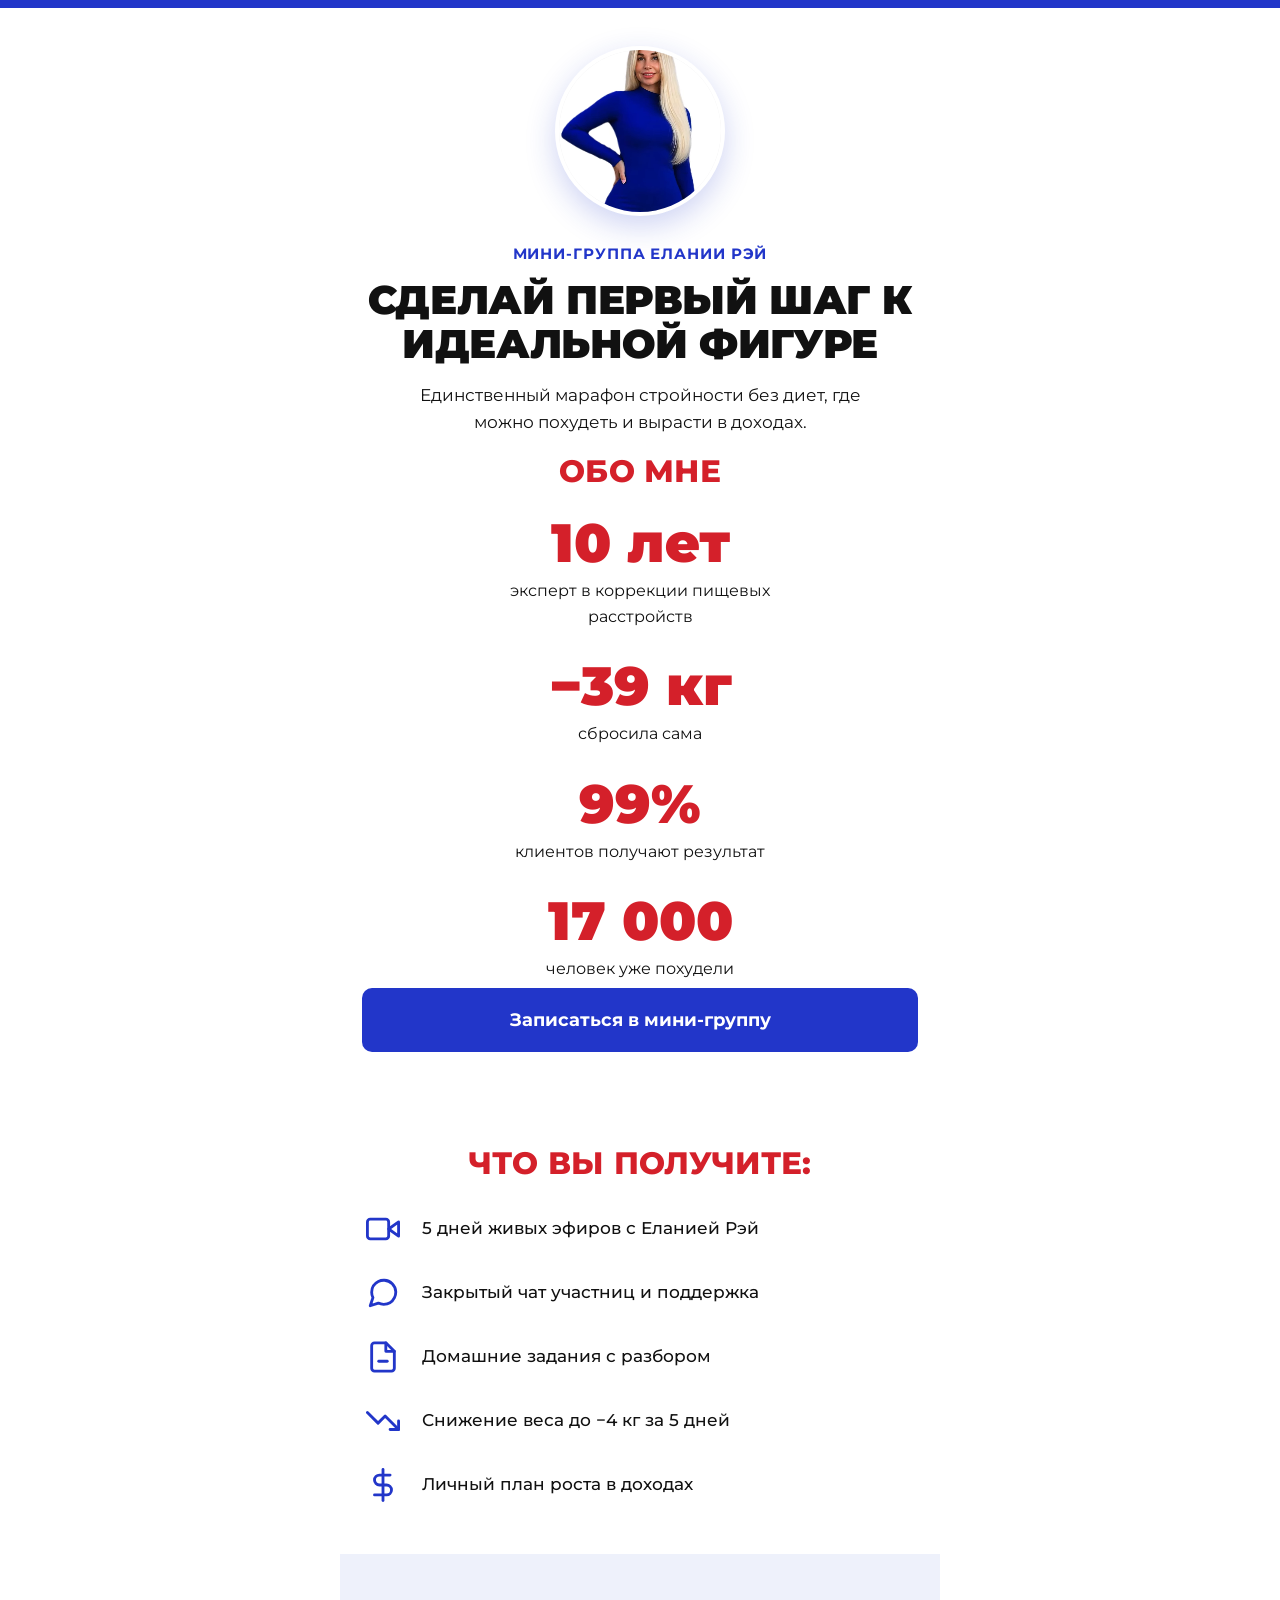
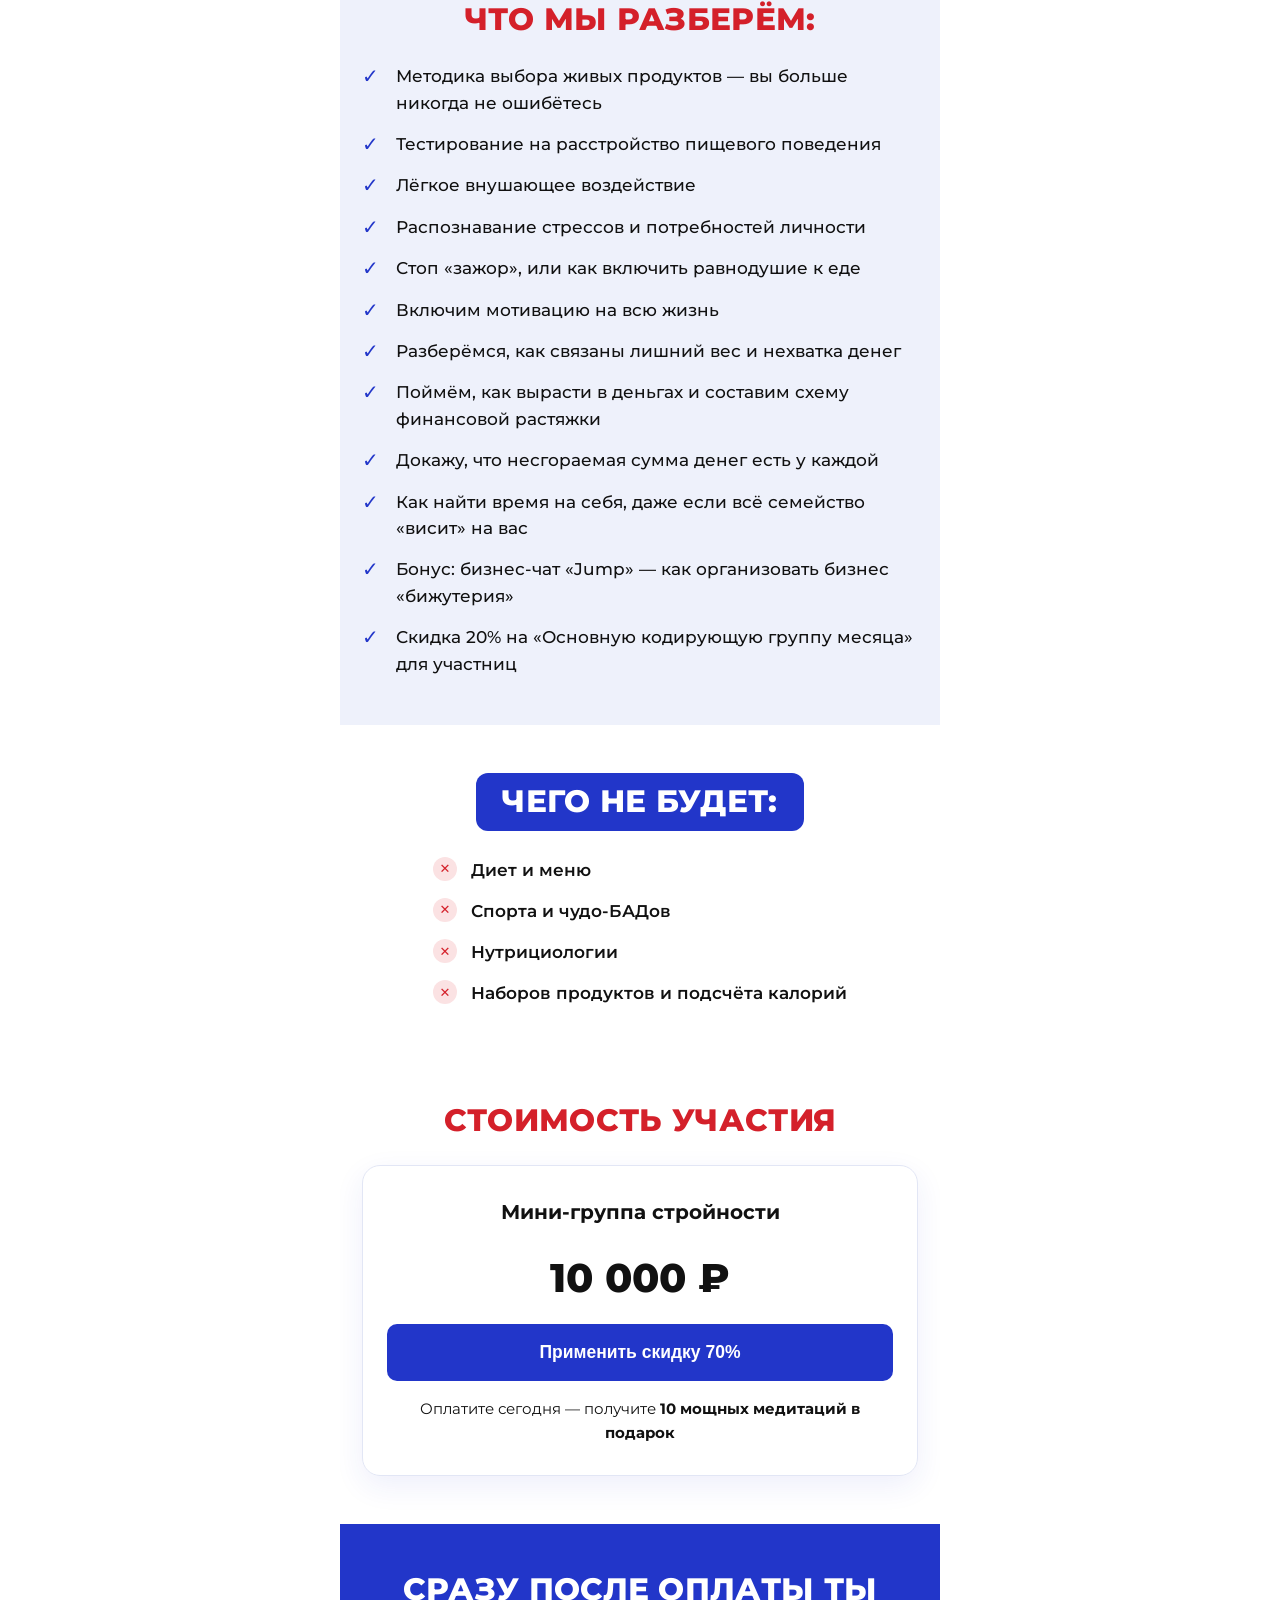
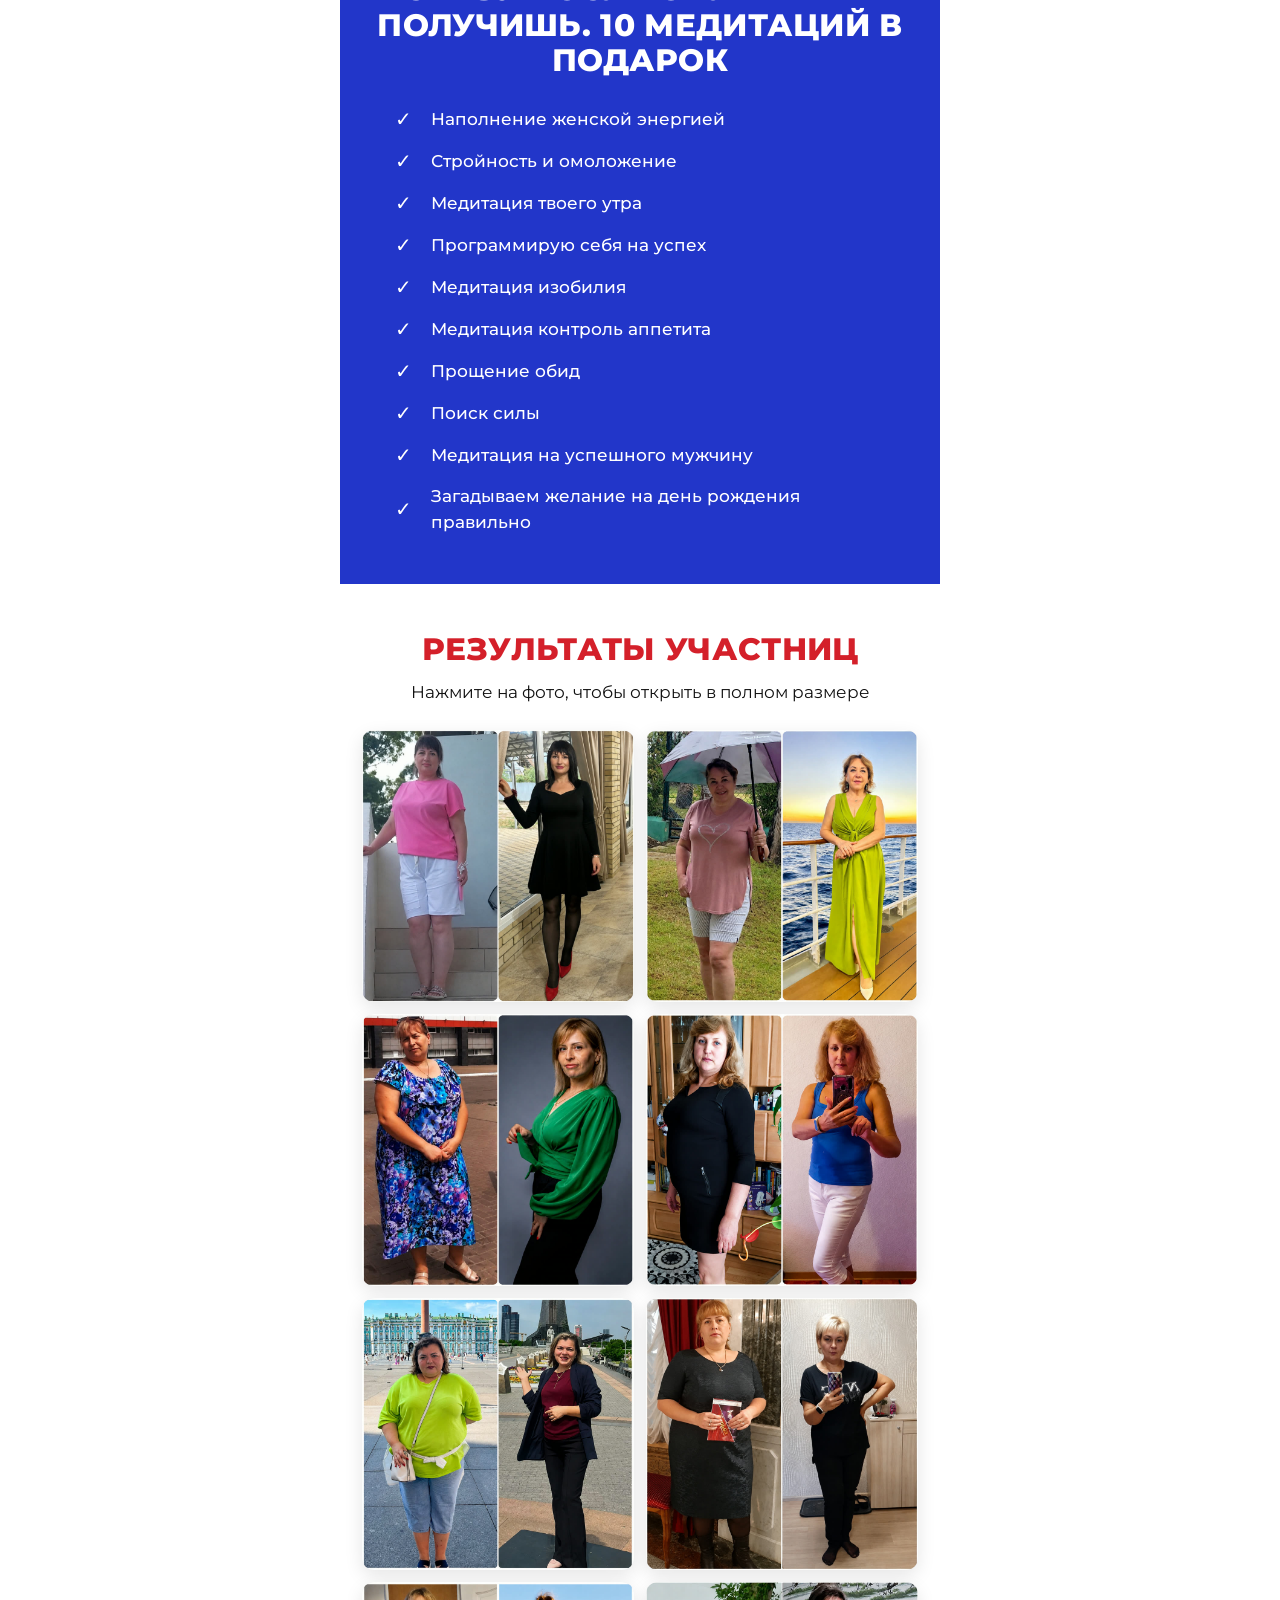
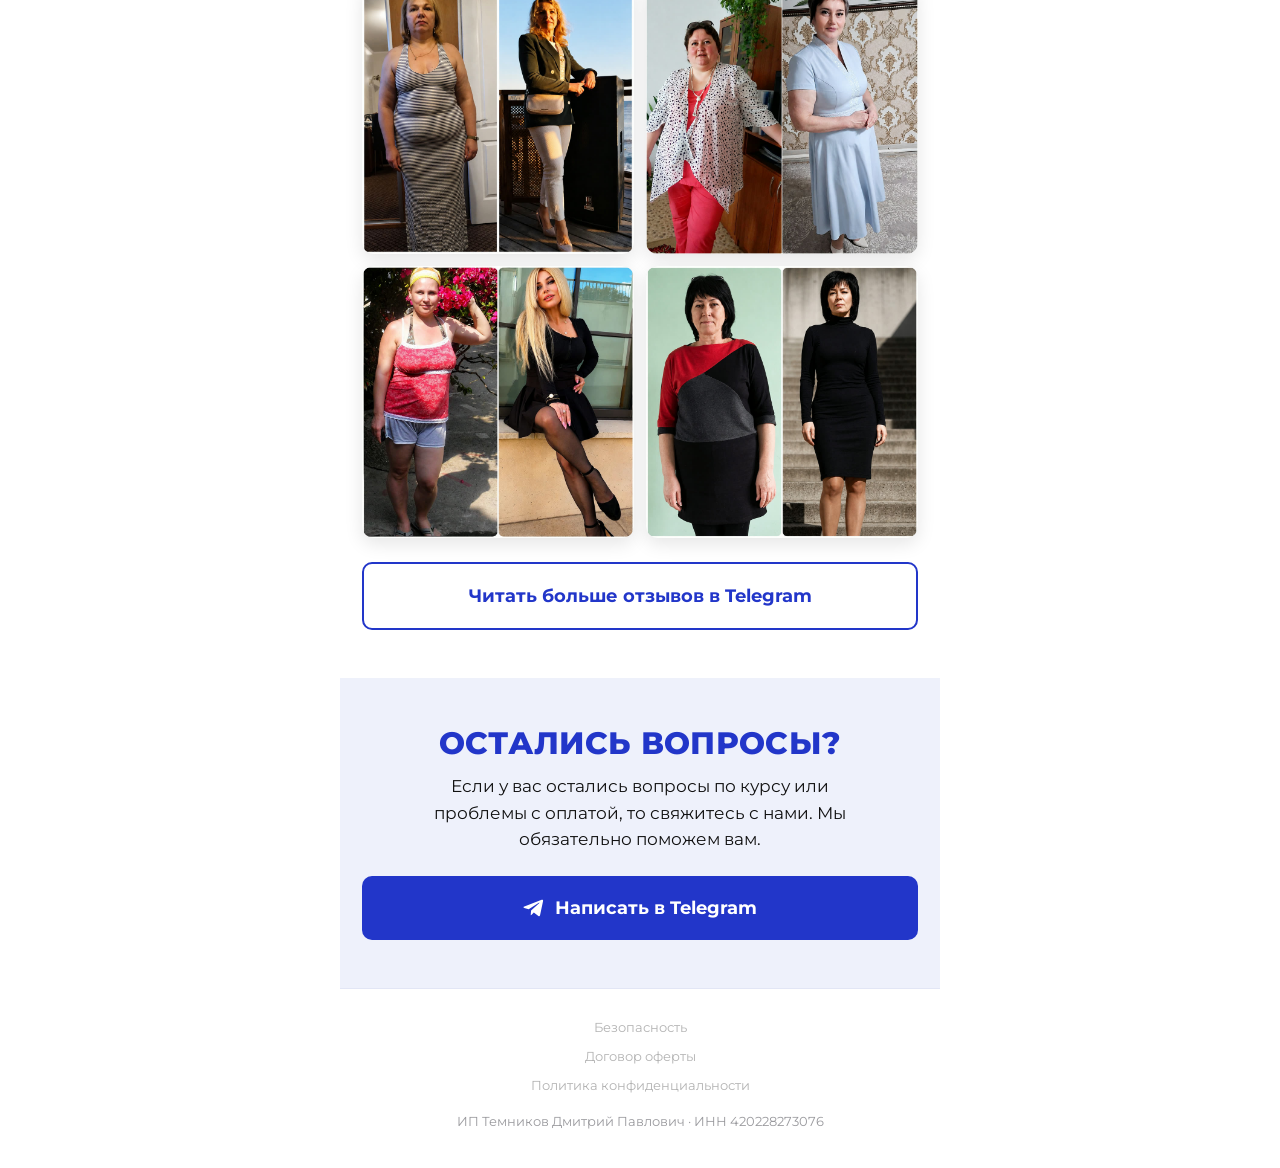
==== commit 4484b82a: "Переработка блоков: Обо мне на первый экран, синяя плашка-заголовок Чего не будет, синий блок медита" ====
--- a/index.html
+++ b/index.html
@@ -27,7 +27,15 @@
     <p class="eyebrow">Мини-группа Елании Рэй</p>
     <h1 class="hero__title">Сделай первый шаг к идеальной фигуре</h1>
     <p class="hero__sub">Единственный марафон стройности без диет, где можно похудеть и вырасти в доходах.</p>
-    <a href="#about" class="hero__link">Обо мне</a>
+    <div class="hero__about">
+      <h2 class="sh">Обо мне</h2>
+      <div class="stats">
+        <div class="stats__item"><b>10 лет</b><span>эксперт в коррекции пищевых расстройств</span></div>
+        <div class="stats__item"><b>−39 кг</b><span>сбросила сама</span></div>
+        <div class="stats__item"><b>99%</b><span>клиентов получают результат</span></div>
+        <div class="stats__item"><b>17 000</b><span>человек уже похудели</span></div>
+      </div>
+    </div>
     <a href="#price" class="btn btn--block btn--shine">Записаться в мини-группу</a>
   </section>
 
@@ -88,7 +96,7 @@
   </section>
 
   <!-- WHAT WON'T BE -->
-  <section class="block block--red">
+  <section class="block block--wont">
     <h2 class="sh">Чего не будет:</h2>
     <ul class="nolist">
       <li>Диет и меню</li>
@@ -98,17 +106,6 @@
     </ul>
   </section>
 
-  <!-- ABOUT / STATS -->
-  <section class="block block--cream about" id="about">
-    <h2 class="sh">Обо мне</h2>
-    <div class="stats">
-      <div class="stats__item"><b>10 лет</b><span>эксперт в коррекции пищевых расстройств</span></div>
-      <div class="stats__item"><b>−39 кг</b><span>сбросила сама</span></div>
-      <div class="stats__item"><b>99%</b><span>клиентов получают результат</span></div>
-      <div class="stats__item"><b>17 000</b><span>человек уже похудели</span></div>
-    </div>
-  </section>
-
   <!-- PRICE -->
   <section class="block" id="price">
     <h2 class="sh">Стоимость участия</h2>
@@ -133,8 +130,8 @@
   </section>
 
   <!-- BONUS -->
-  <section class="block block--cream">
-    <h2 class="sh">10 медитаций в подарок</h2>
+  <section class="block block--blue">
+    <h2 class="sh">Сразу после оплаты ты получишь. 10 медитаций в подарок</h2>
     <ol class="meds">
       <li>Наполнение женской энергией</li>
       <li>Стройность и омоложение</li>
@@ -170,7 +167,7 @@
 
   <!-- QUESTIONS -->
   <section class="block block--cream">
-    <h2 class="sh">Остались вопросы?</h2>
+    <h2 class="sh sh--blue">Остались вопросы?</h2>
     <p class="sub">Если у вас остались вопросы по курсу или проблемы с оплатой, то свяжитесь с нами. Мы обязательно поможем вам.</p>
     <a href="https://t.me/hudeem_tut" target="_blank" rel="noopener" class="btn btn--block">
       <svg viewBox="0 0 24 24" fill="currentColor" width="22" height="22"><path d="M21.9 4.3l-3.3 15.5c-.2 1.1-.9 1.4-1.8.9l-5-3.7-2.4 2.3c-.3.3-.5.5-1 .5l.4-5 9.1-8.2c.4-.4-.1-.6-.6-.2L6.2 13.4l-4.9-1.5c-1.1-.3-1.1-1 .2-1.5L20.4 3c.9-.3 1.7.2 1.5 1.3z"/></svg>
--- a/styles.css
+++ b/styles.css
@@ -34,7 +34,9 @@
   text-transform:uppercase;color:var(--red);text-align:center;
   letter-spacing:.01em;margin-bottom:26px;
 }
+.sh--blue{color:var(--blue)}
 .sub{text-align:center;color:var(--ink);font-size:16.5px;margin:-14px auto 24px;max-width:470px}
+.hero__about{margin:8px 0 6px}
 
 /* BUTTONS */
 .btn{
@@ -96,14 +98,14 @@
 }
 .checklist__bonus{font-weight:700}
 
-/* WHAT WON'T BE — красный УТП-блок */
-.block--red{background:var(--red)}
-.block--red .sh{color:#fff}
-.nolist{list-style:none;display:flex;flex-direction:column;gap:14px}
-.nolist li{position:relative;padding-left:38px;font-size:17px;font-weight:600;color:#fff}
+/* WHAT WON'T BE — заголовок на синей плашке, ниже список */
+.block--wont{text-align:center}
+.block--wont .sh{display:inline-block;background:var(--blue);color:#fff;padding:11px 26px;border-radius:12px;margin-bottom:26px}
+.nolist{list-style:none;display:inline-flex;flex-direction:column;gap:14px;text-align:left}
+.nolist li{position:relative;padding-left:38px;font-size:17px;font-weight:600;color:var(--ink)}
 .nolist li::before{
   content:"✕";position:absolute;left:0;top:0;width:24px;height:24px;
-  background:rgba(255,255,255,.2);color:#fff;border-radius:50%;font-size:13px;font-weight:700;
+  background:#fbe2e3;color:var(--red);border-radius:50%;font-size:13px;font-weight:700;
   display:flex;align-items:center;justify-content:center;
 }
 
@@ -127,14 +129,12 @@
 .price__gift{margin-top:16px;font-size:15px;color:var(--ink)}
 .price__gift b{color:var(--ink)}
 
-/* MEDS */
-.meds{list-style:none;counter-reset:m;display:flex;flex-direction:column;gap:13px;max-width:490px;margin:0 auto}
-.meds li{counter-increment:m;position:relative;padding-left:48px;font-size:16.5px;font-weight:500;color:var(--ink);min-height:34px;display:flex;align-items:center}
-.meds li::before{
-  content:counter(m,decimal-leading-zero);position:absolute;left:0;top:0;
-  width:34px;height:34px;background:var(--blue);color:#fff;border-radius:9px;
-  font-weight:800;font-size:14px;display:flex;align-items:center;justify-content:center;
-}
+/* BONUS — синий блок с галочками */
+.block--blue{background:var(--blue)}
+.block--blue .sh{color:#fff}
+.meds{list-style:none;display:flex;flex-direction:column;gap:14px;max-width:490px;margin:0 auto}
+.meds li{position:relative;padding-left:36px;font-size:16.5px;font-weight:500;color:#fff;min-height:28px;display:flex;align-items:center}
+.meds li::before{content:"✓";position:absolute;left:0;top:50%;transform:translateY(-50%);color:#fff;font-weight:800;font-size:20px}
 
 /* GALLERY */
 .gallery{display:grid;grid-template-columns:1fr 1fr;gap:12px;margin-bottom:24px}
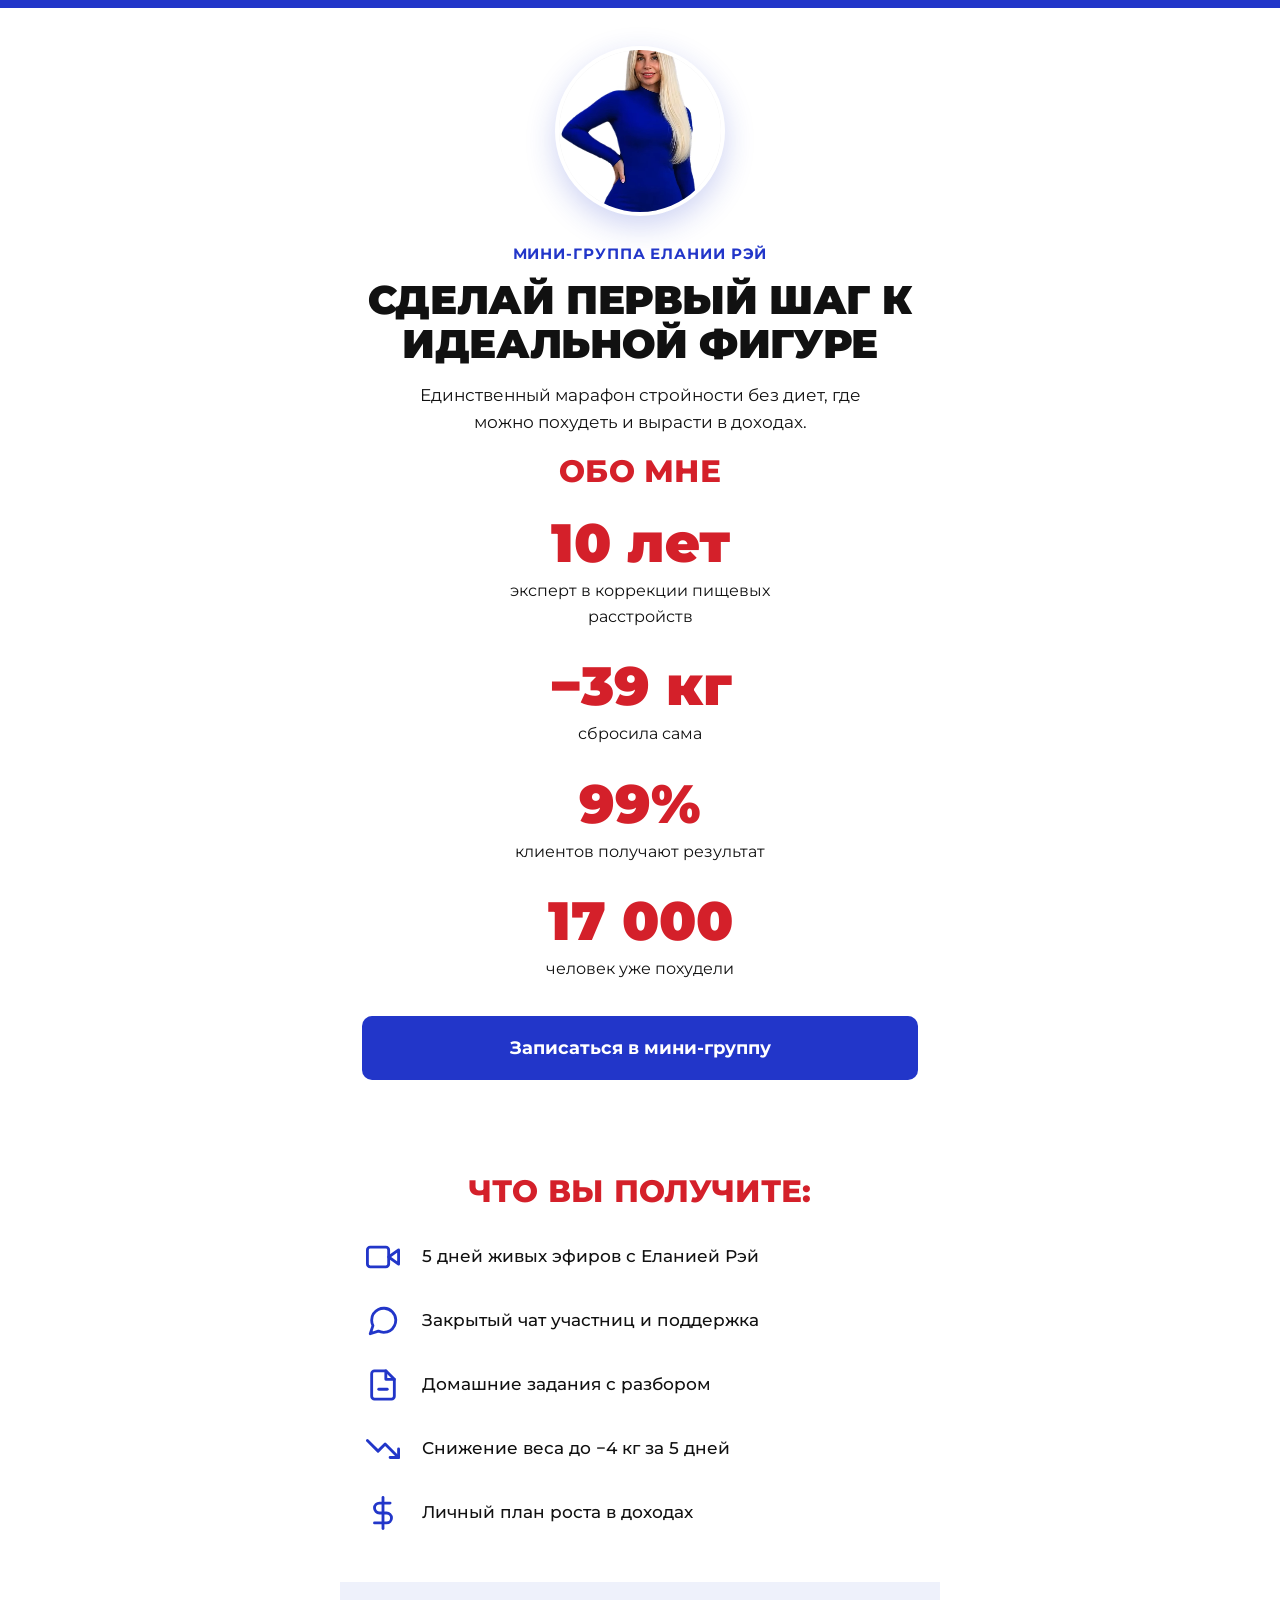
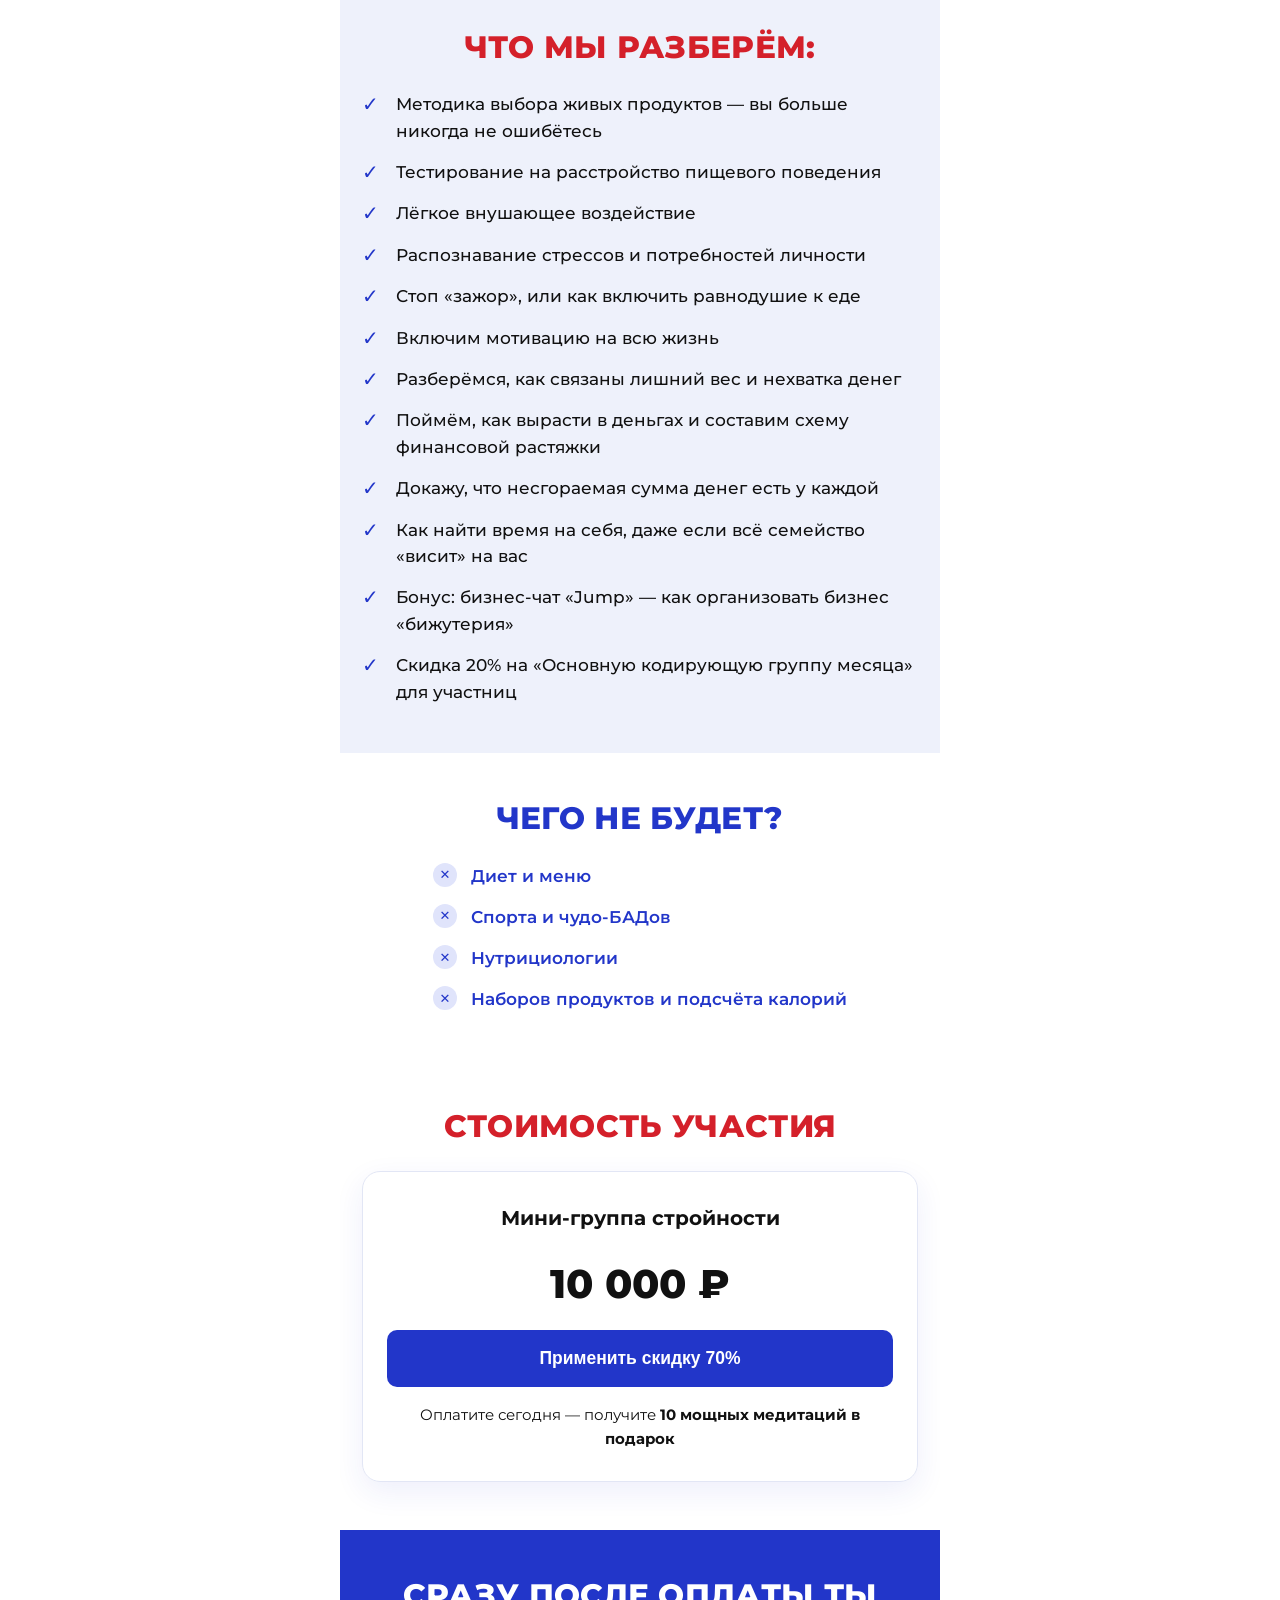
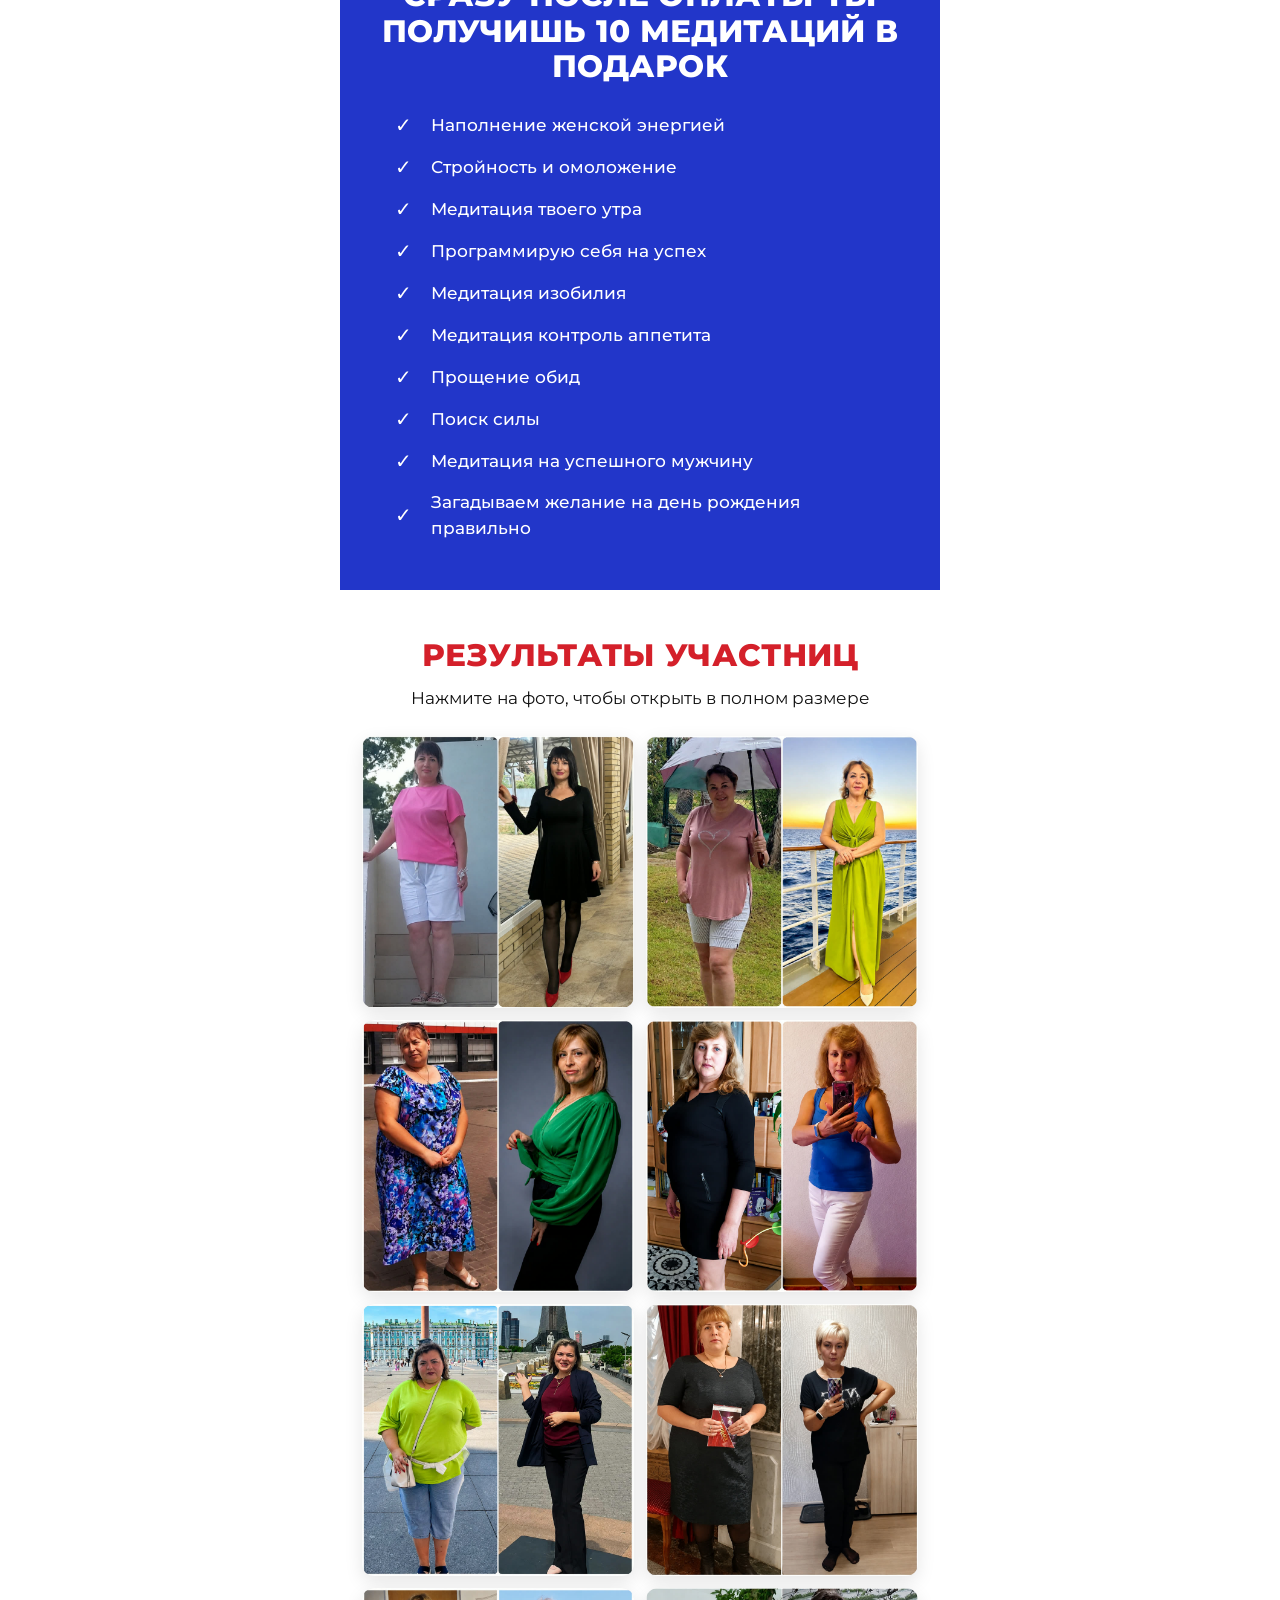
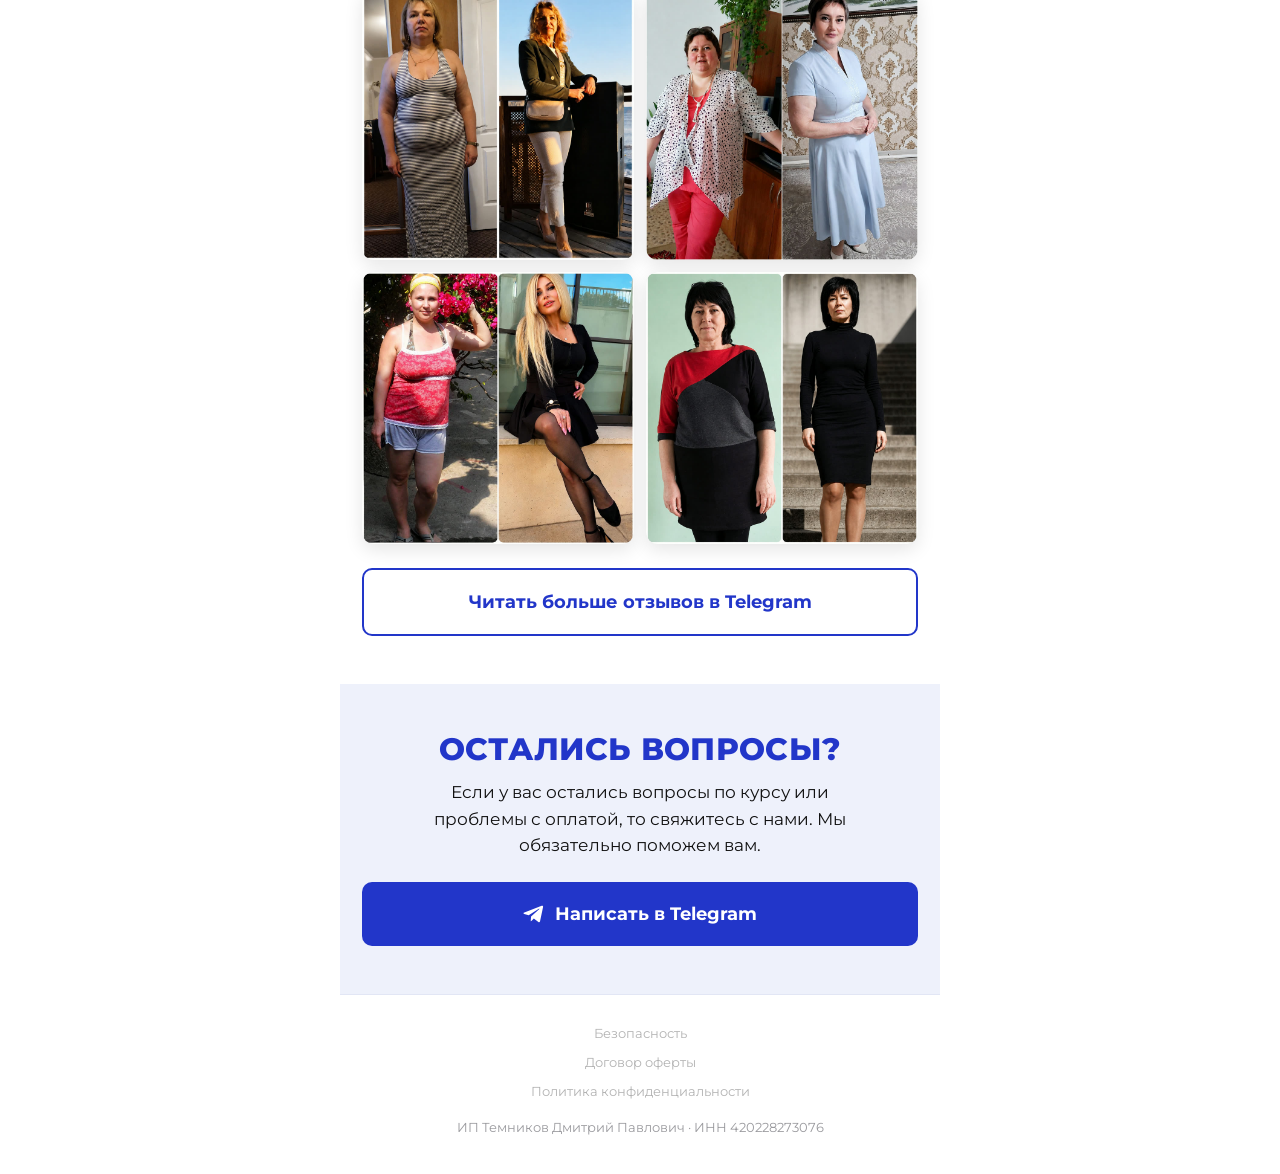
==== commit 335a665a: "Блок Чего не будет: синий заголовок без плашки и синий текст; убрана точка в заголовке медитаций Co-" ====
--- a/index.html
+++ b/index.html
@@ -97,7 +97,7 @@
 
   <!-- WHAT WON'T BE -->
   <section class="block block--wont">
-    <h2 class="sh">Чего не будет:</h2>
+    <h2 class="sh">Чего не будет?</h2>
     <ul class="nolist">
       <li>Диет и меню</li>
       <li>Спорта и чудо-БАДов</li>
@@ -131,7 +131,7 @@
 
   <!-- BONUS -->
   <section class="block block--blue">
-    <h2 class="sh">Сразу после оплаты ты получишь. 10 медитаций в подарок</h2>
+    <h2 class="sh">Сразу после оплаты ты получишь 10 медитаций в подарок</h2>
     <ol class="meds">
       <li>Наполнение женской энергией</li>
       <li>Стройность и омоложение</li>
--- a/styles.css
+++ b/styles.css
@@ -36,7 +36,7 @@
 }
 .sh--blue{color:var(--blue)}
 .sub{text-align:center;color:var(--ink);font-size:16.5px;margin:-14px auto 24px;max-width:470px}
-.hero__about{margin:8px 0 6px}
+.hero__about{margin:8px 0 34px}
 
 /* BUTTONS */
 .btn{
@@ -100,12 +100,12 @@
 
 /* WHAT WON'T BE — заголовок на синей плашке, ниже список */
 .block--wont{text-align:center}
-.block--wont .sh{display:inline-block;background:var(--blue);color:#fff;padding:11px 26px;border-radius:12px;margin-bottom:26px}
+.block--wont .sh{color:var(--blue)}
 .nolist{list-style:none;display:inline-flex;flex-direction:column;gap:14px;text-align:left}
-.nolist li{position:relative;padding-left:38px;font-size:17px;font-weight:600;color:var(--ink)}
+.nolist li{position:relative;padding-left:38px;font-size:17px;font-weight:600;color:var(--blue)}
 .nolist li::before{
   content:"✕";position:absolute;left:0;top:0;width:24px;height:24px;
-  background:#fbe2e3;color:var(--red);border-radius:50%;font-size:13px;font-weight:700;
+  background:#e0e4fb;color:var(--blue);border-radius:50%;font-size:13px;font-weight:700;
   display:flex;align-items:center;justify-content:center;
 }
 
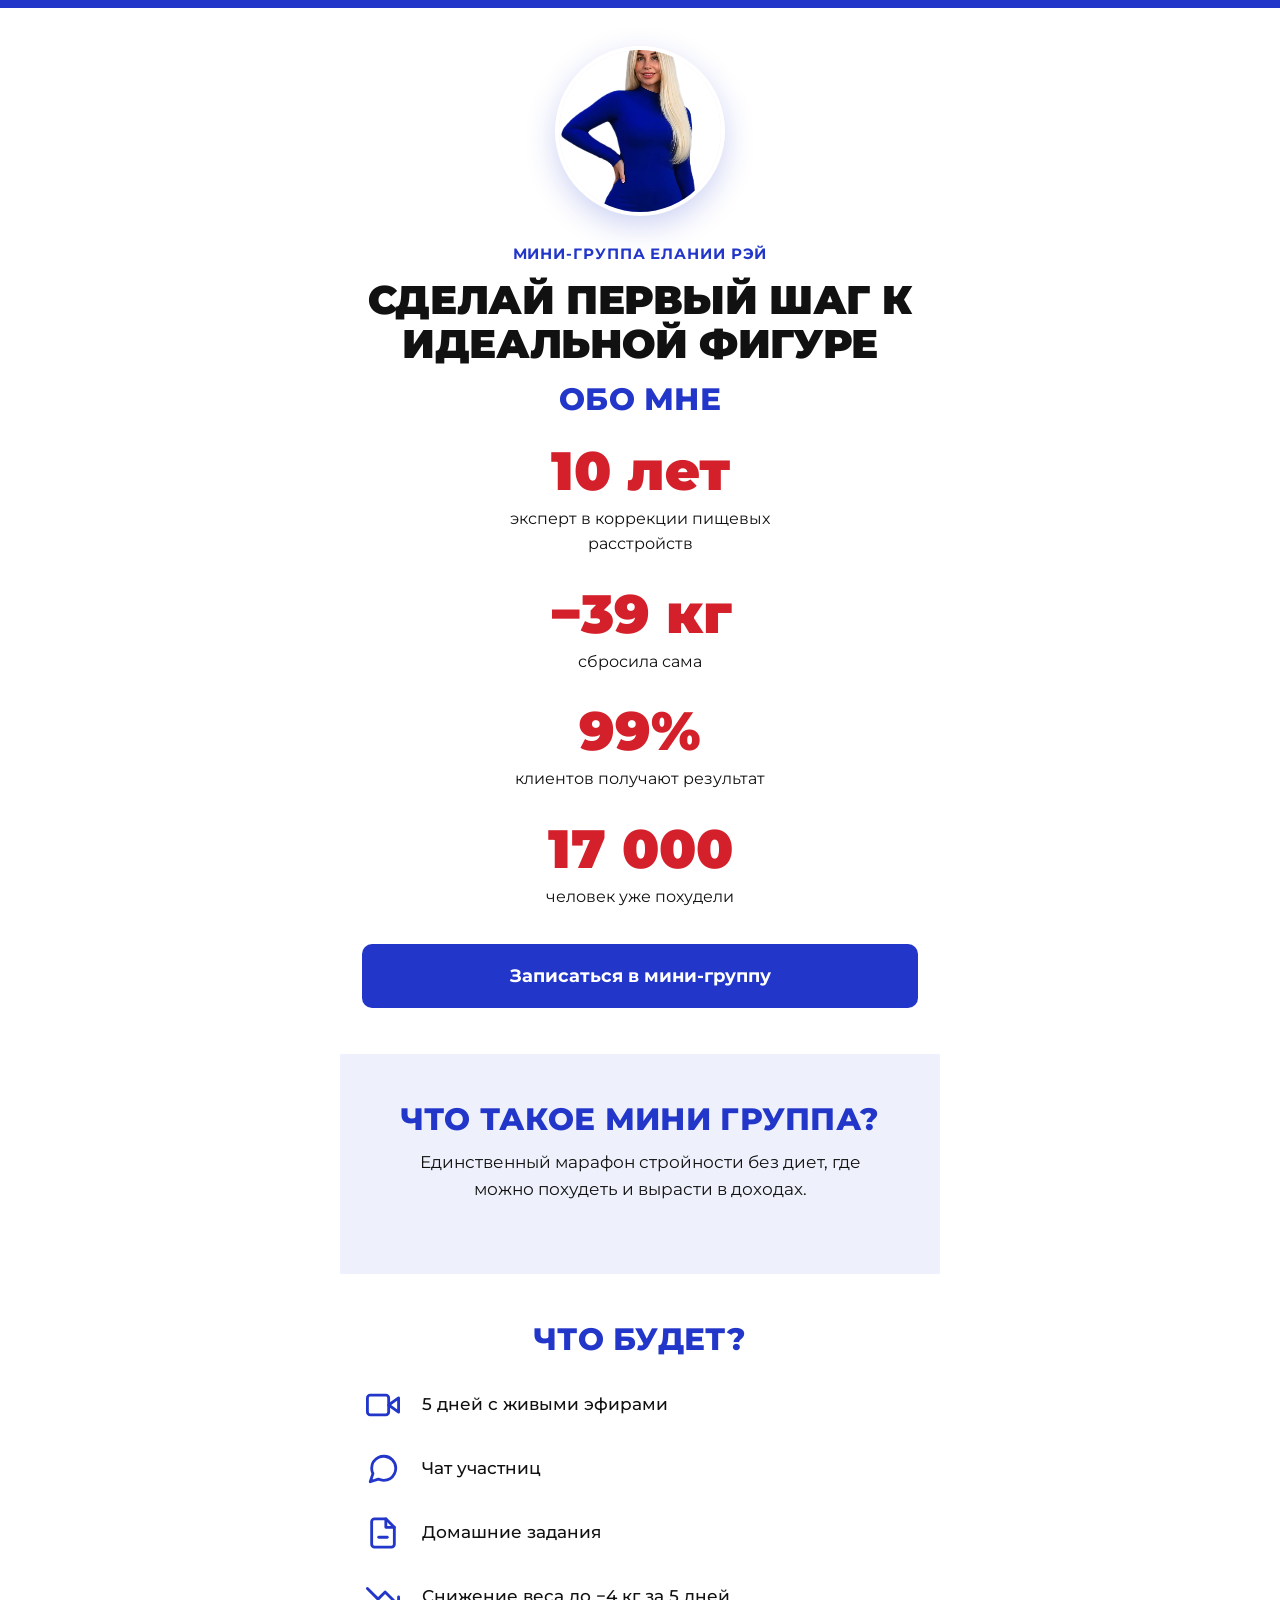
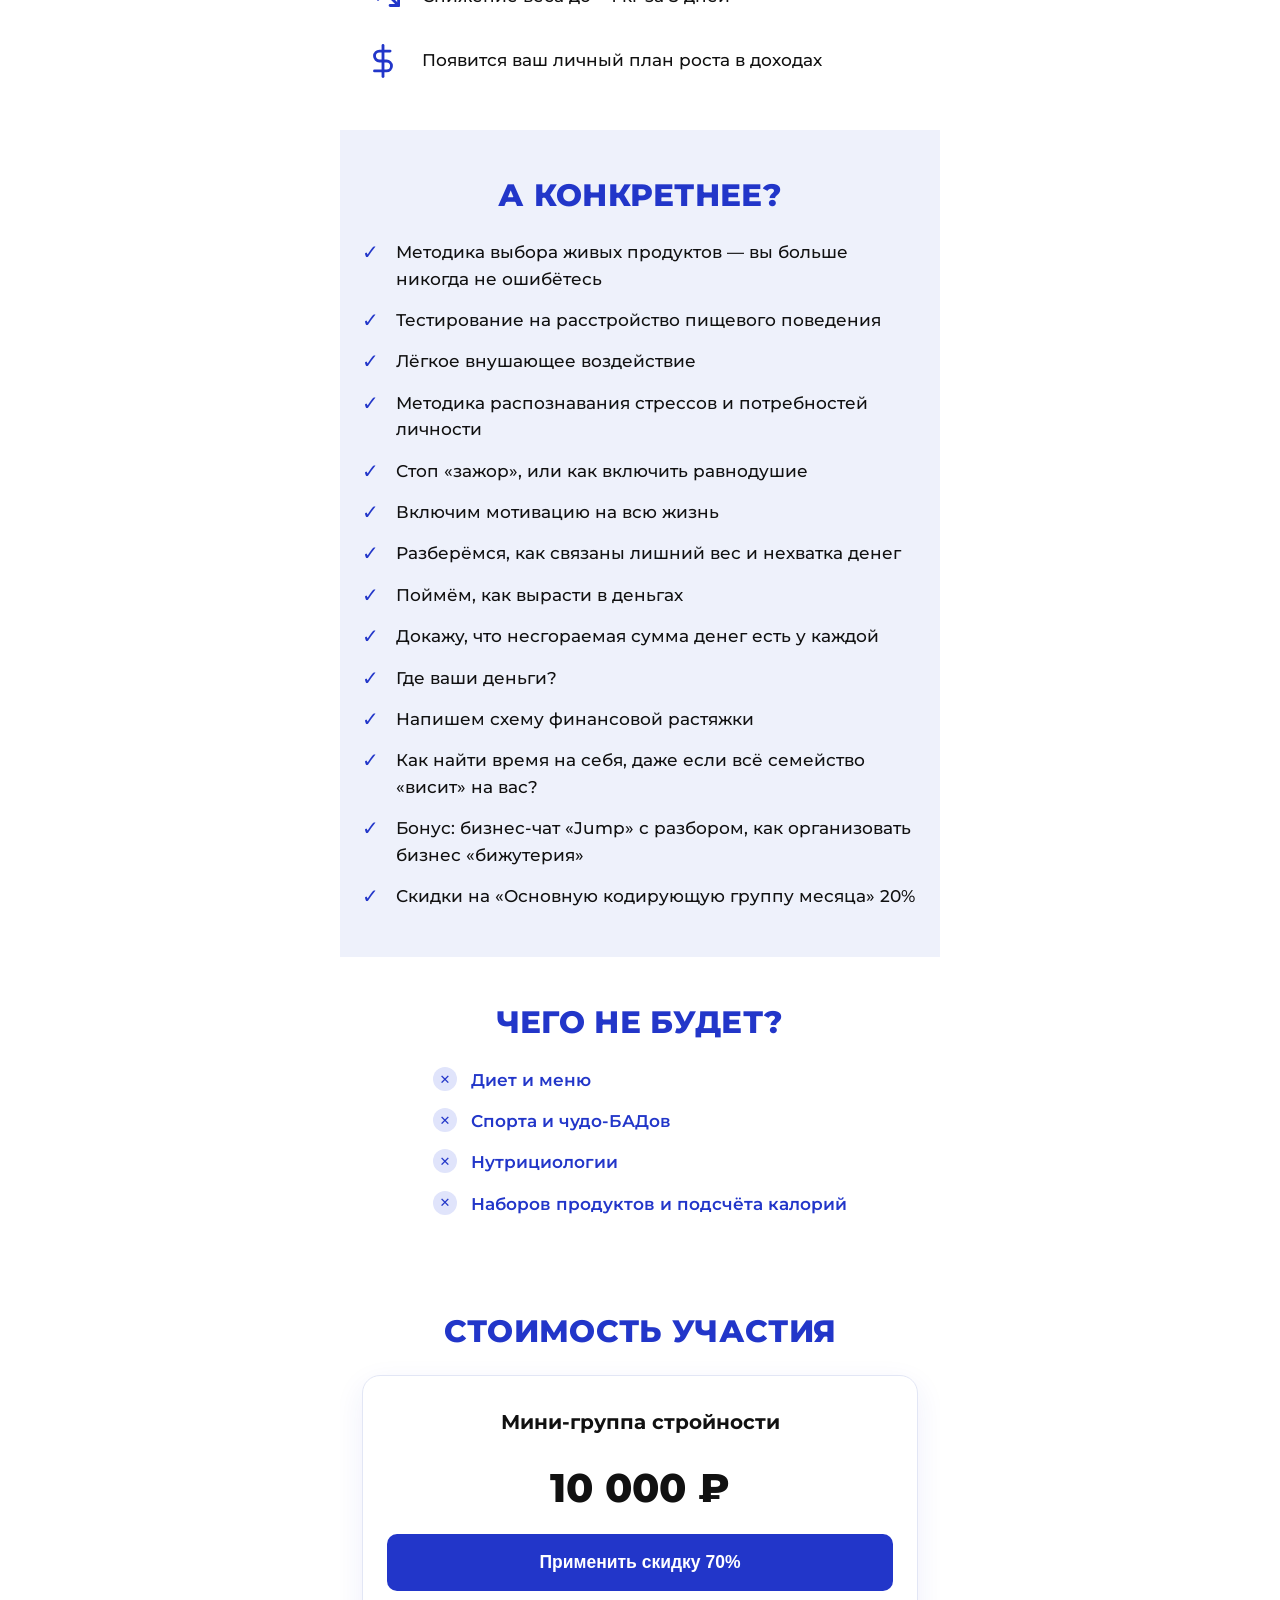
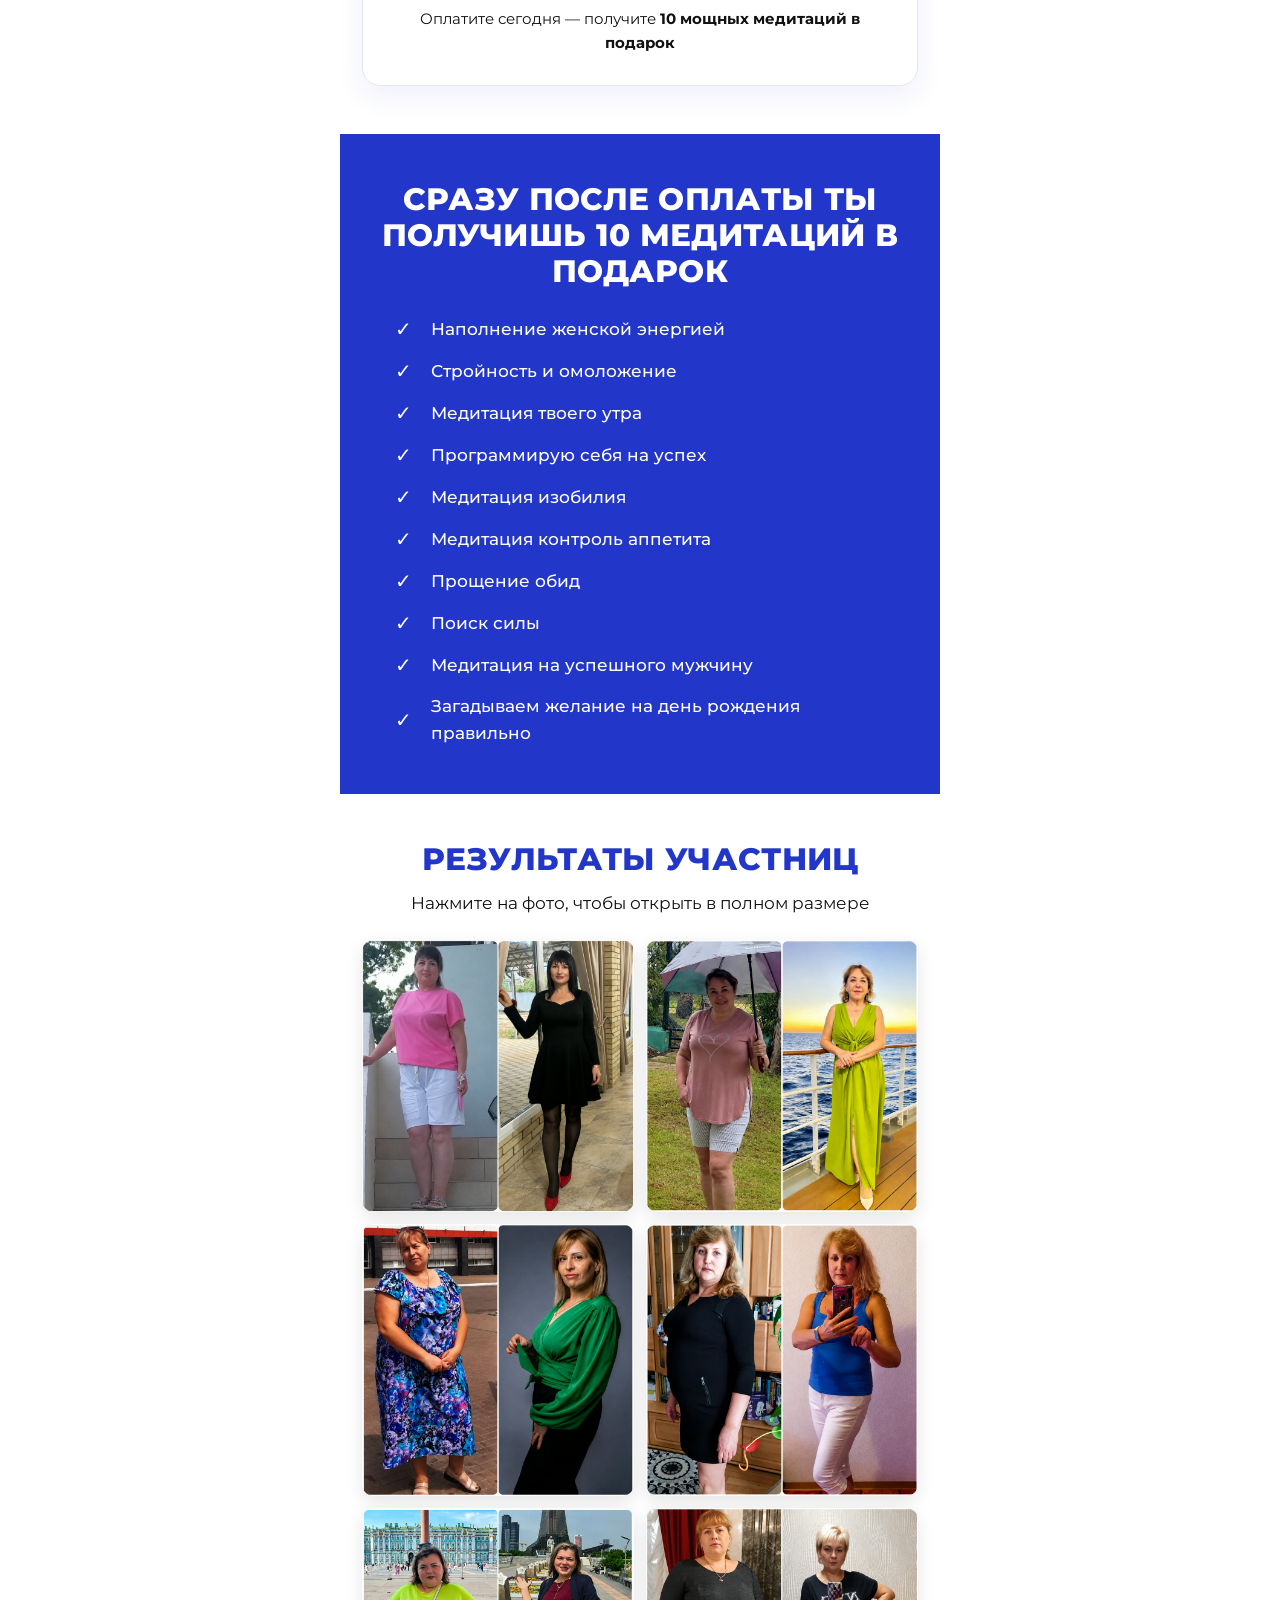
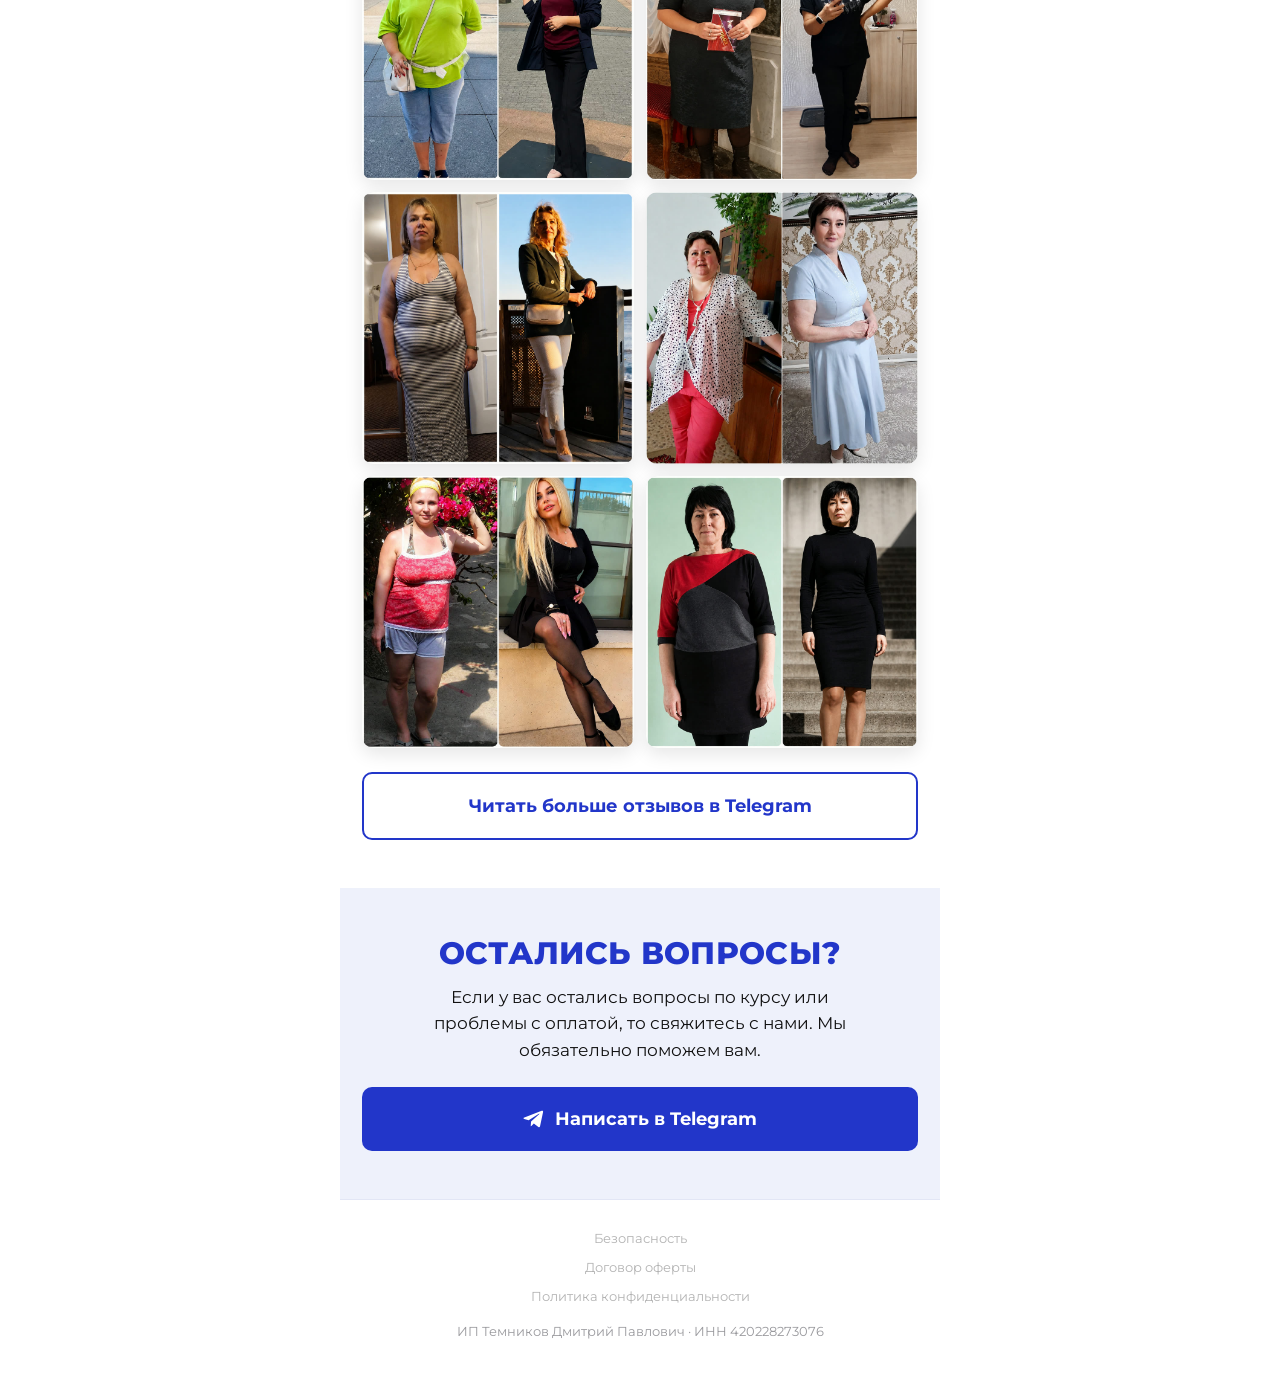
==== commit 5af0a50a: "Новая структура контента: блок Что такое мини группа, Что будет, А конкретнее; убран подзаголовок на" ====
--- a/index.html
+++ b/index.html
@@ -26,7 +26,6 @@
     </div>
     <p class="eyebrow">Мини-группа Елании Рэй</p>
     <h1 class="hero__title">Сделай первый шаг к идеальной фигуре</h1>
-    <p class="hero__sub">Единственный марафон стройности без диет, где можно похудеть и вырасти в доходах.</p>
     <div class="hero__about">
       <h2 class="sh">Обо мне</h2>
       <div class="stats">
@@ -39,27 +38,33 @@
     <a href="#price" class="btn btn--block btn--shine">Записаться в мини-группу</a>
   </section>
 
-  <!-- WHAT YOU GET -->
+  <!-- WHAT IS -->
+  <section class="block block--cream">
+    <h2 class="sh">Что такое мини группа?</h2>
+    <p class="sub">Единственный марафон стройности без диет, где можно похудеть и вырасти в доходах.</p>
+  </section>
+
+  <!-- WHAT WILL BE -->
   <section class="block">
-    <h2 class="sh">Что вы получите:</h2>
+    <h2 class="sh">Что будет?</h2>
     <ul class="features">
       <li>
         <span class="features__ico">
           <svg viewBox="0 0 24 24" fill="none" stroke="currentColor" stroke-width="2" stroke-linecap="round" stroke-linejoin="round"><polygon points="23 7 16 12 23 17 23 7"/><rect x="1" y="5" width="15" height="14" rx="2" ry="2"/></svg>
         </span>
-        <p>5 дней живых эфиров с Еланией Рэй</p>
+        <p>5 дней с живыми эфирами</p>
       </li>
       <li>
         <span class="features__ico">
           <svg viewBox="0 0 24 24" fill="none" stroke="currentColor" stroke-width="2" stroke-linecap="round" stroke-linejoin="round"><path d="M21 11.5a8.38 8.38 0 0 1-.9 3.8 8.5 8.5 0 0 1-7.6 4.7 8.38 8.38 0 0 1-3.8-.9L3 21l1.9-5.7a8.38 8.38 0 0 1-.9-3.8 8.5 8.5 0 0 1 4.7-7.6 8.38 8.38 0 0 1 3.8-.9h.5a8.48 8.48 0 0 1 8 8v.5z"/></svg>
         </span>
-        <p>Закрытый чат участниц и поддержка</p>
+        <p>Чат участниц</p>
       </li>
       <li>
         <span class="features__ico">
           <svg viewBox="0 0 24 24" fill="none" stroke="currentColor" stroke-width="2" stroke-linecap="round" stroke-linejoin="round"><path d="M14 2H6a2 2 0 0 0-2 2v16a2 2 0 0 0 2 2h12a2 2 0 0 0 2-2V8z"/><polyline points="14 2 14 8 20 8"/><line x1="9" y1="15" x2="15" y2="15"/></svg>
         </span>
-        <p>Домашние задания с разбором</p>
+        <p>Домашние задания</p>
       </li>
       <li>
         <span class="features__ico">
@@ -71,27 +76,29 @@
         <span class="features__ico">
           <svg viewBox="0 0 24 24" fill="none" stroke="currentColor" stroke-width="2" stroke-linecap="round" stroke-linejoin="round"><line x1="12" y1="1" x2="12" y2="23"/><path d="M17 5H9.5a3.5 3.5 0 0 0 0 7h5a3.5 3.5 0 0 1 0 7H6"/></svg>
         </span>
-        <p>Личный план роста в доходах</p>
+        <p>Появится ваш личный план роста в доходах</p>
       </li>
     </ul>
   </section>
 
   <!-- PROGRAM -->
   <section class="block block--cream">
-    <h2 class="sh">Что мы разберём:</h2>
+    <h2 class="sh">А конкретнее?</h2>
     <ul class="checklist">
       <li>Методика выбора живых продуктов — вы больше никогда не ошибётесь</li>
       <li>Тестирование на расстройство пищевого поведения</li>
       <li>Лёгкое внушающее воздействие</li>
-      <li>Распознавание стрессов и потребностей личности</li>
-      <li>Стоп «зажор», или как включить равнодушие к еде</li>
+      <li>Методика распознавания стрессов и потребностей личности</li>
+      <li>Стоп «зажор», или как включить равнодушие</li>
       <li>Включим мотивацию на всю жизнь</li>
       <li>Разберёмся, как связаны лишний вес и нехватка денег</li>
-      <li>Поймём, как вырасти в деньгах и составим схему финансовой растяжки</li>
+      <li>Поймём, как вырасти в деньгах</li>
       <li>Докажу, что несгораемая сумма денег есть у каждой</li>
-      <li>Как найти время на себя, даже если всё семейство «висит» на вас</li>
-      <li class="checklist__bonus">Бонус: бизнес-чат «Jump» — как организовать бизнес «бижутерия»</li>
-      <li>Скидка 20% на «Основную кодирующую группу месяца» для участниц</li>
+      <li>Где ваши деньги?</li>
+      <li>Напишем схему финансовой растяжки</li>
+      <li>Как найти время на себя, даже если всё семейство «висит» на вас?</li>
+      <li class="checklist__bonus">Бонус: бизнес-чат «Jump» с разбором, как организовать бизнес «бижутерия»</li>
+      <li>Скидки на «Основную кодирующую группу месяца» 20%</li>
     </ul>
   </section>
 
--- a/styles.css
+++ b/styles.css
@@ -31,7 +31,7 @@
 .block--cream{background:var(--cream)}
 .sh{
   font-weight:800;font-size:clamp(25px,7vw,31px);line-height:1.15;
-  text-transform:uppercase;color:var(--red);text-align:center;
+  text-transform:uppercase;color:var(--blue);text-align:center;
   letter-spacing:.01em;margin-bottom:26px;
 }
 .sh--blue{color:var(--blue)}
@@ -163,7 +163,7 @@
 .modal__backdrop{position:absolute;inset:0;background:rgba(0,0,0,.55)}
 .modal__box{position:relative;background:#fff;border-radius:16px;max-width:520px;width:100%;padding:30px;max-height:85vh;overflow:auto}
 .modal__close{position:absolute;top:12px;right:16px;background:none;border:none;font-size:30px;line-height:1;cursor:pointer;color:#777}
-.modal__title{font-weight:800;font-size:21px;margin-bottom:14px;color:var(--red);text-transform:uppercase}
+.modal__title{font-weight:800;font-size:21px;margin-bottom:14px;color:var(--blue);text-transform:uppercase}
 .modal__body{font-size:15.5px;color:var(--ink)}
 .modal__body p{margin-bottom:10px}
 
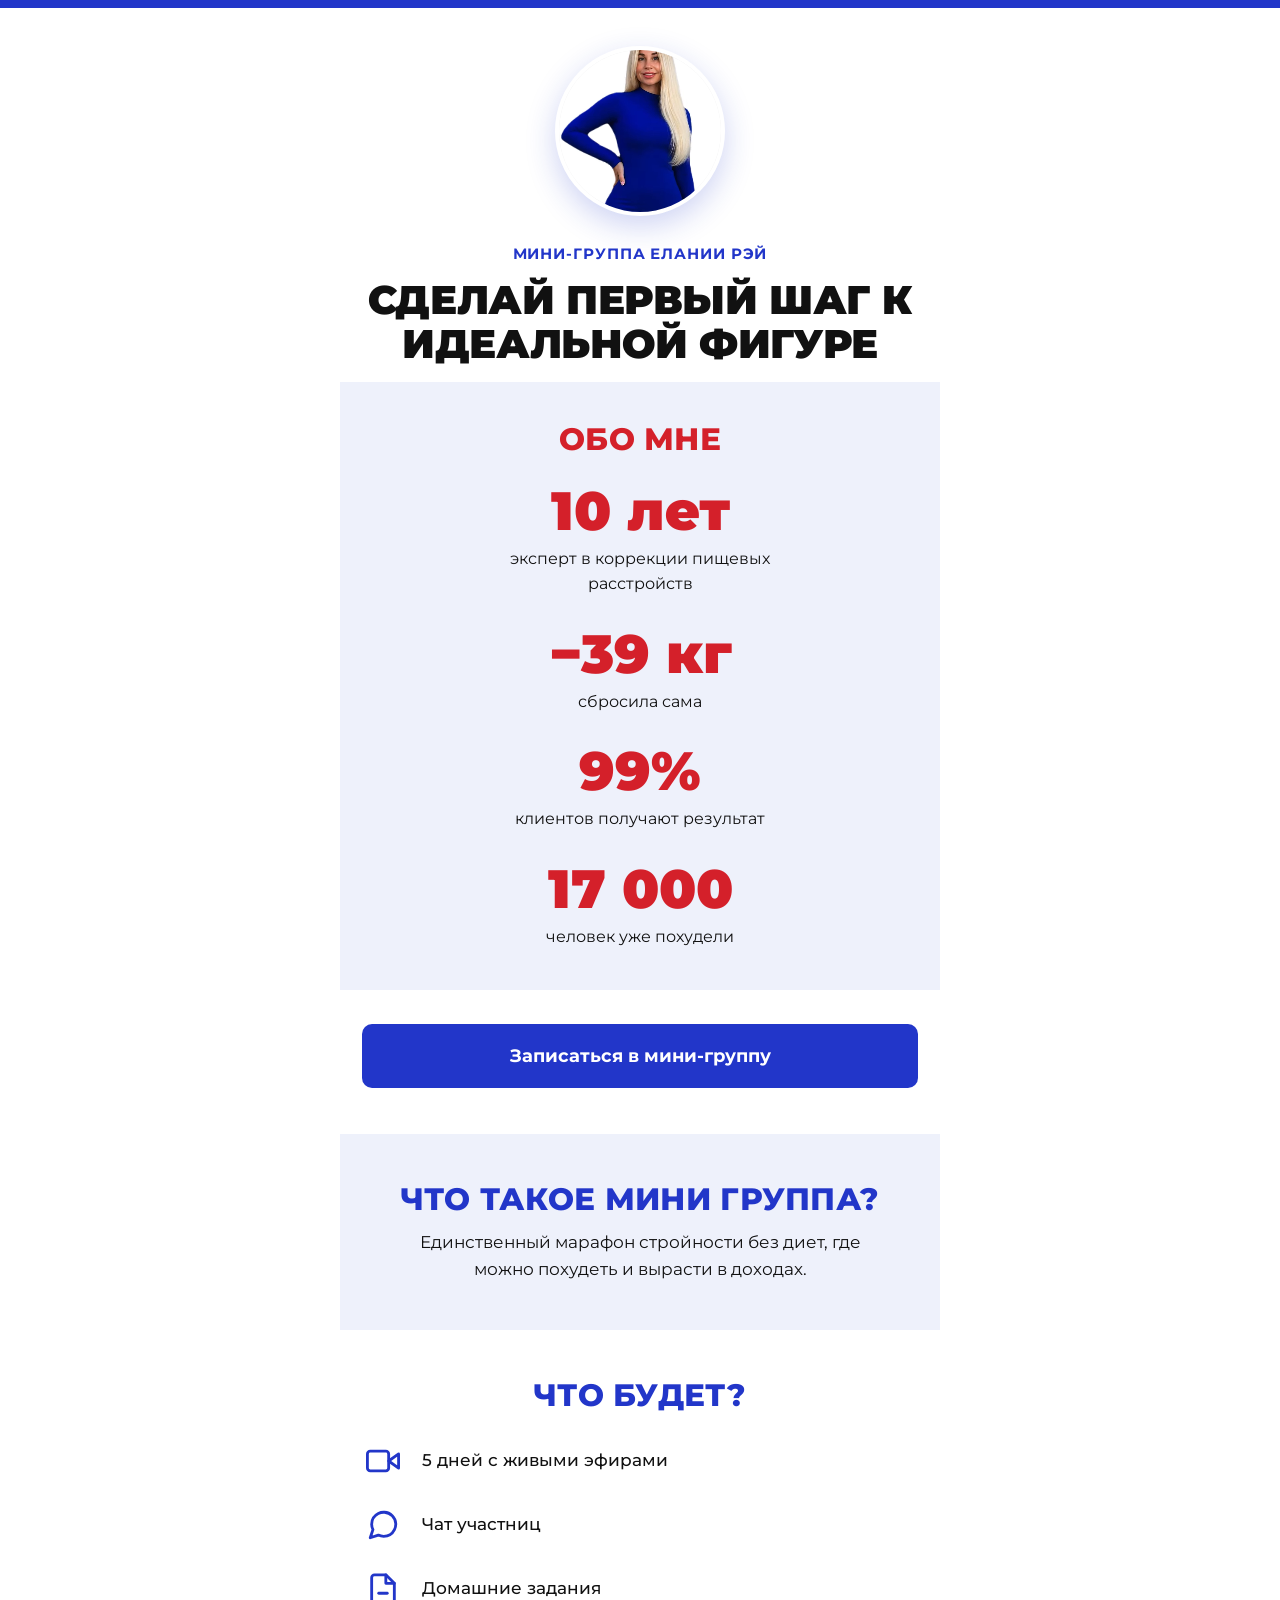
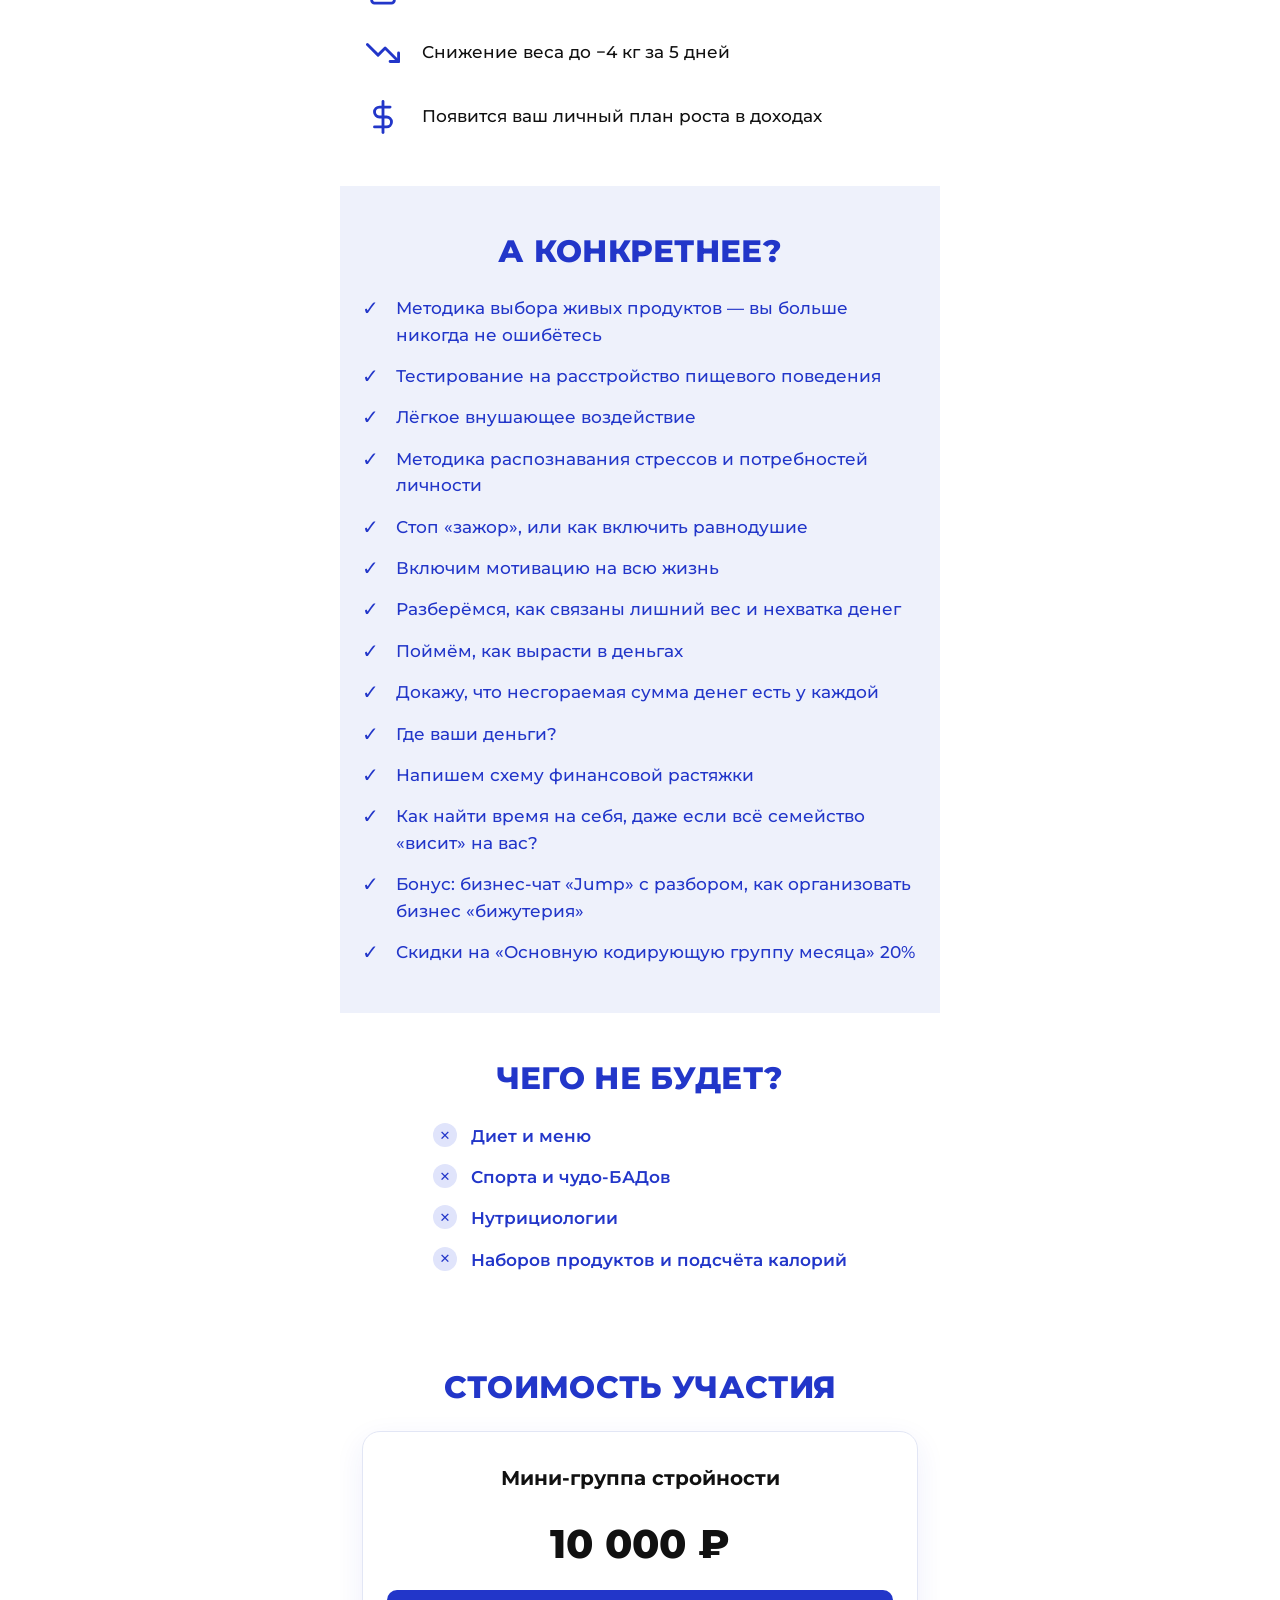
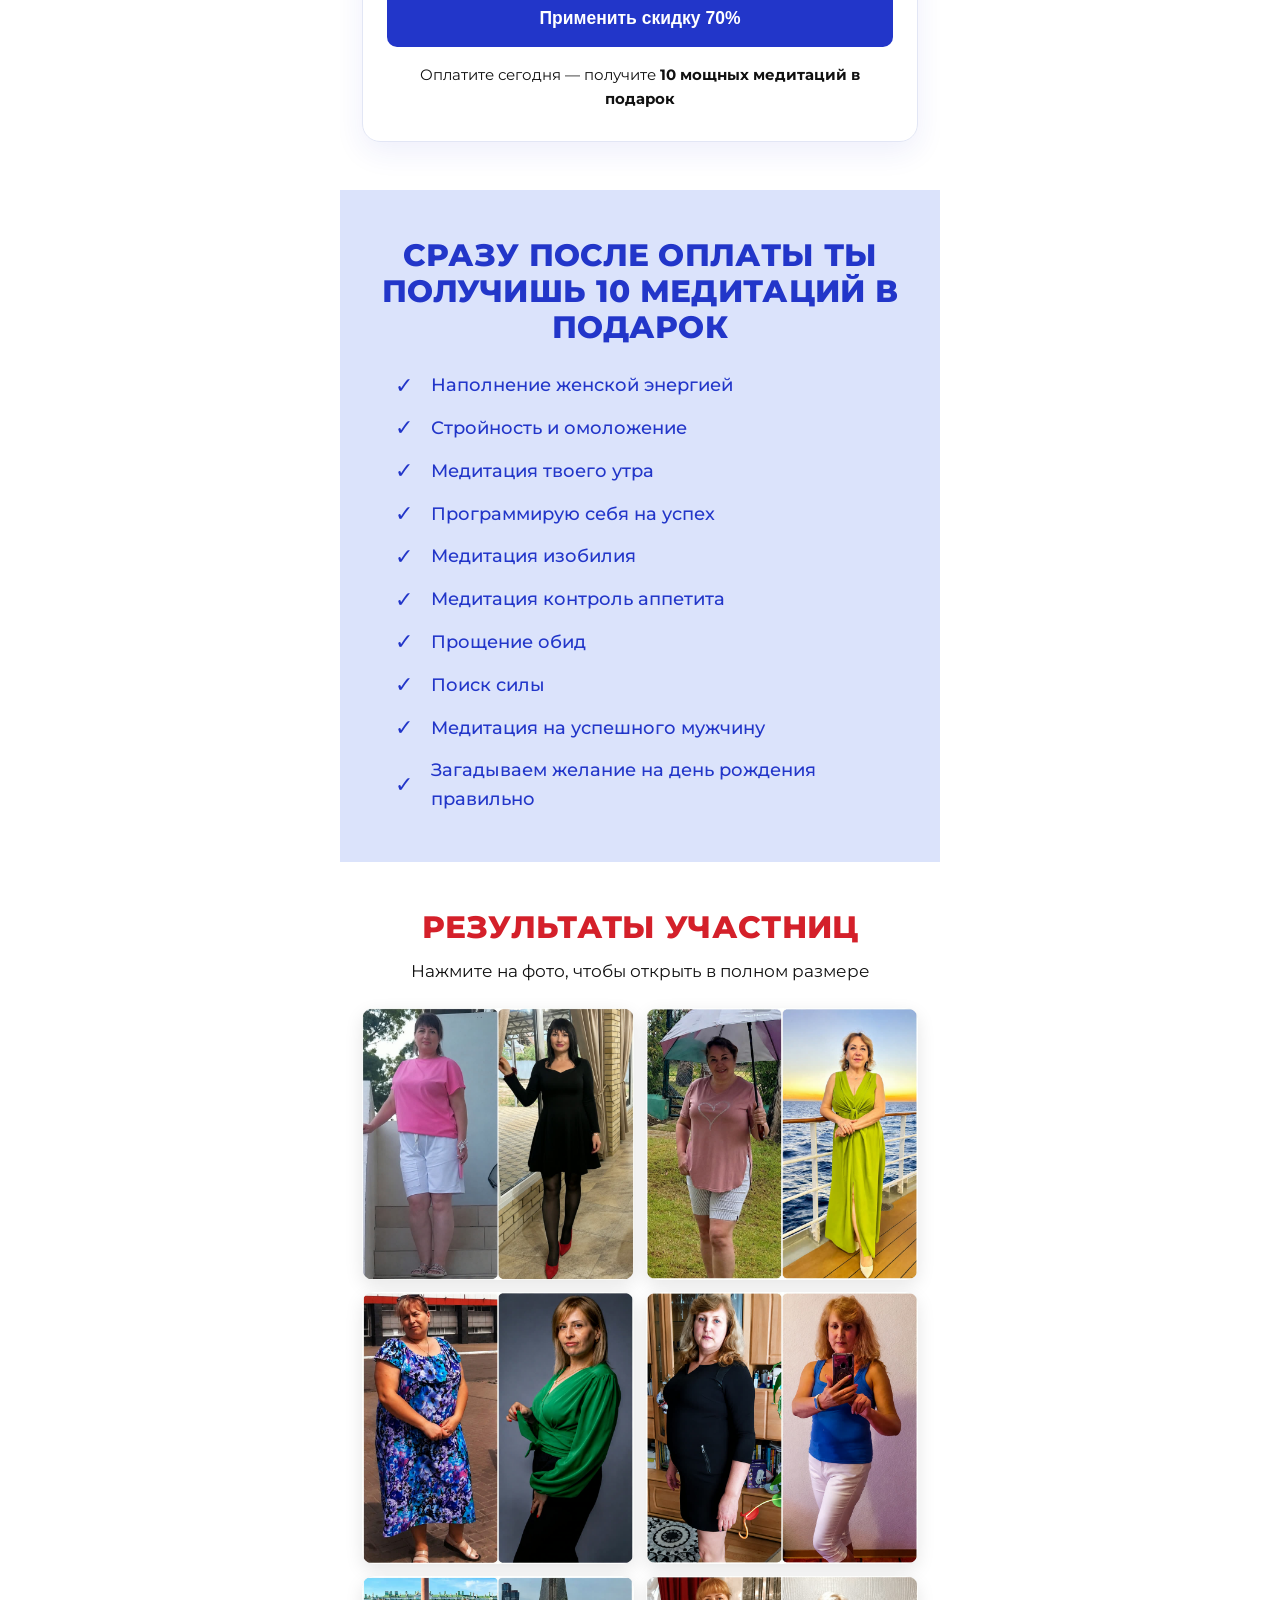
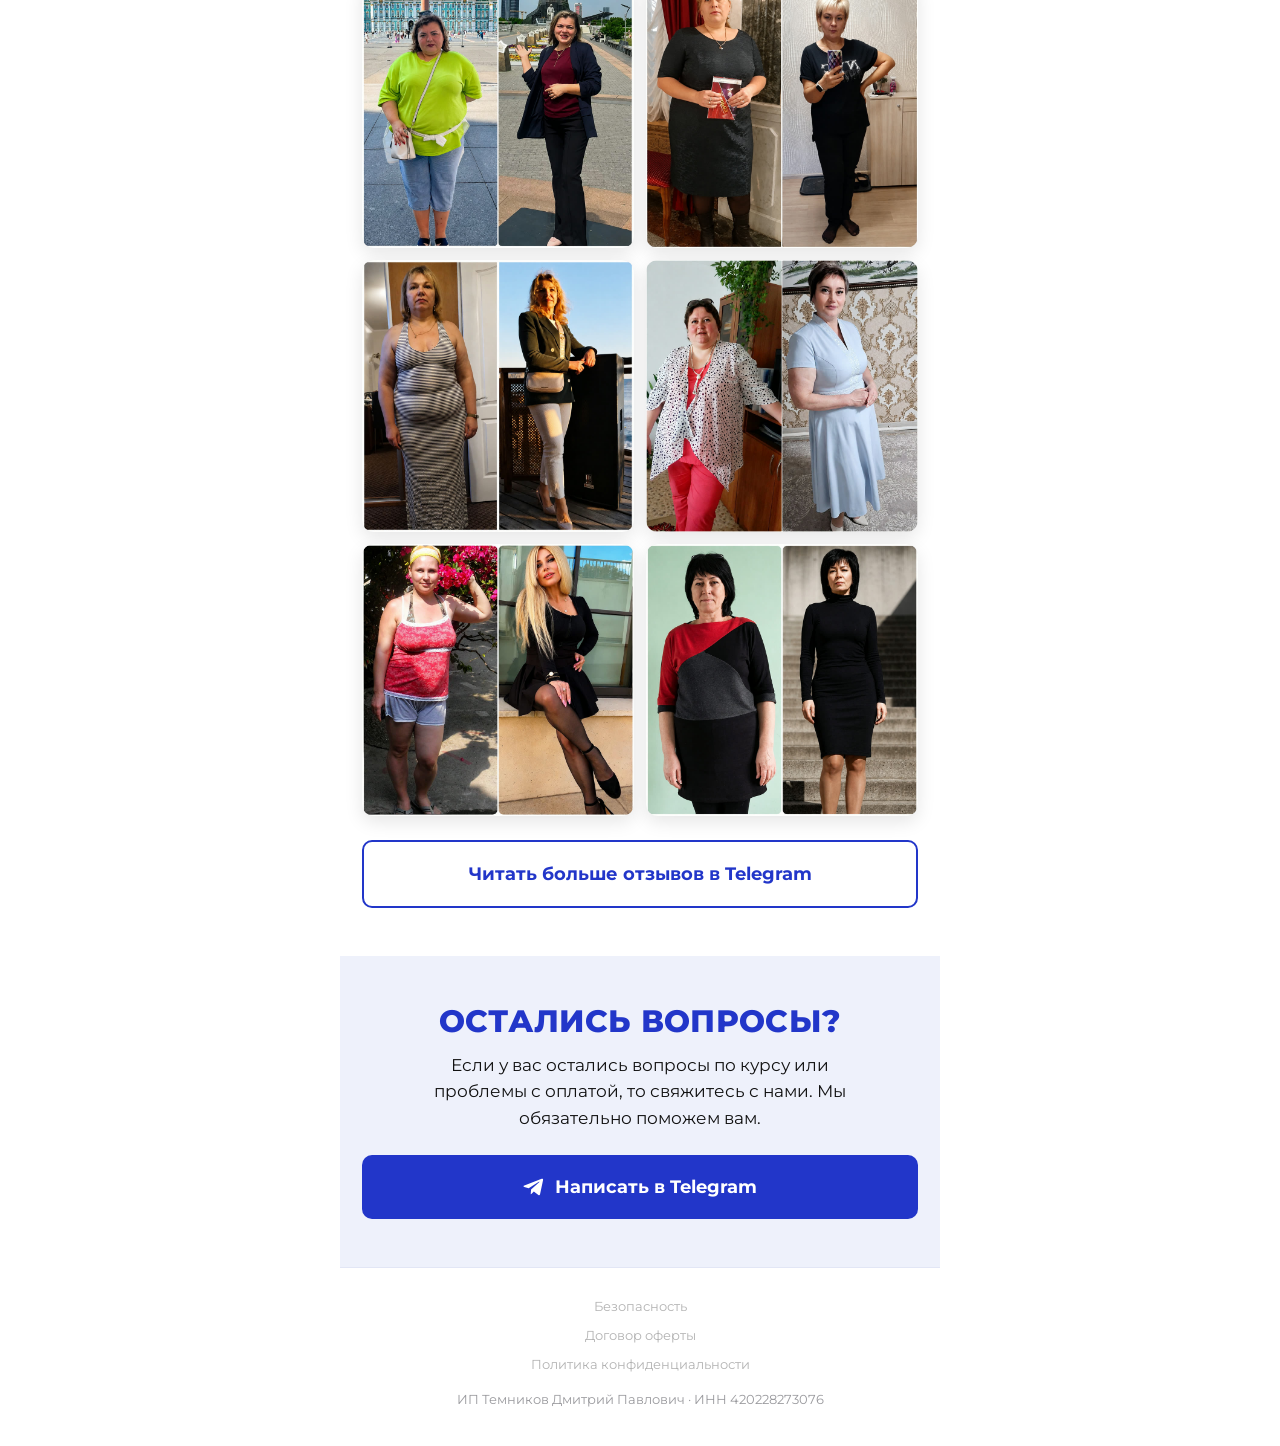
==== commit d7db74b6: "Обо мне: красный заголовок и светло-синий фон; Результаты участниц снова красный Co-Authored-By: Cla" ====
--- a/index.html
+++ b/index.html
@@ -27,7 +27,7 @@
     <p class="eyebrow">Мини-группа Елании Рэй</p>
     <h1 class="hero__title">Сделай первый шаг к идеальной фигуре</h1>
     <div class="hero__about">
-      <h2 class="sh">Обо мне</h2>
+      <h2 class="sh sh--red">Обо мне</h2>
       <div class="stats">
         <div class="stats__item"><b>10 лет</b><span>эксперт в коррекции пищевых расстройств</span></div>
         <div class="stats__item"><b>−39 кг</b><span>сбросила сама</span></div>
@@ -155,7 +155,7 @@
 
   <!-- REVIEWS -->
   <section class="block">
-    <h2 class="sh">Результаты участниц</h2>
+    <h2 class="sh sh--red">Результаты участниц</h2>
     <p class="sub">Нажмите на фото, чтобы открыть в полном размере</p>
     <div class="gallery" id="gallery">
       <button class="gallery__item"><img src="assets/img/review-1.jpg" alt="Результат до и после" loading="lazy"></button>
--- a/styles.css
+++ b/styles.css
@@ -35,8 +35,10 @@
   letter-spacing:.01em;margin-bottom:26px;
 }
 .sh--blue{color:var(--blue)}
+.sh--red{color:var(--red)}
 .sub{text-align:center;color:var(--ink);font-size:16.5px;margin:-14px auto 24px;max-width:470px}
-.hero__about{margin:8px 0 34px}
+.sub:last-child{margin-bottom:0}
+.hero__about{margin:8px -22px 34px;background:var(--cream);padding:40px 22px}
 
 /* BUTTONS */
 .btn{
@@ -91,7 +93,7 @@
 
 /* CHECKLIST — простые чёткие галочки */
 .checklist{list-style:none;display:flex;flex-direction:column;gap:15px}
-.checklist li{position:relative;padding-left:34px;font-size:16.5px;font-weight:500;color:var(--ink)}
+.checklist li{position:relative;padding-left:34px;font-size:16.5px;font-weight:500;color:var(--blue)}
 .checklist li::before{
   content:"✓";position:absolute;left:0;top:-1px;
   color:var(--blue);font-weight:800;font-size:20px;line-height:1.4;
@@ -129,12 +131,12 @@
 .price__gift{margin-top:16px;font-size:15px;color:var(--ink)}
 .price__gift b{color:var(--ink)}
 
-/* BONUS — синий блок с галочками */
-.block--blue{background:var(--blue)}
-.block--blue .sh{color:#fff}
+/* BONUS — бледно-голубой блок с синими галочками */
+.block--blue{background:#dbe3fb}
+.block--blue .sh{color:var(--blue)}
 .meds{list-style:none;display:flex;flex-direction:column;gap:14px;max-width:490px;margin:0 auto}
-.meds li{position:relative;padding-left:36px;font-size:16.5px;font-weight:500;color:#fff;min-height:28px;display:flex;align-items:center}
-.meds li::before{content:"✓";position:absolute;left:0;top:50%;transform:translateY(-50%);color:#fff;font-weight:800;font-size:20px}
+.meds li{position:relative;padding-left:36px;font-size:18px;font-weight:500;color:var(--blue);min-height:28px;display:flex;align-items:center}
+.meds li::before{content:"✓";position:absolute;left:0;top:50%;transform:translateY(-50%);color:var(--blue);font-weight:800;font-size:22px}
 
 /* GALLERY */
 .gallery{display:grid;grid-template-columns:1fr 1fr;gap:12px;margin-bottom:24px}
